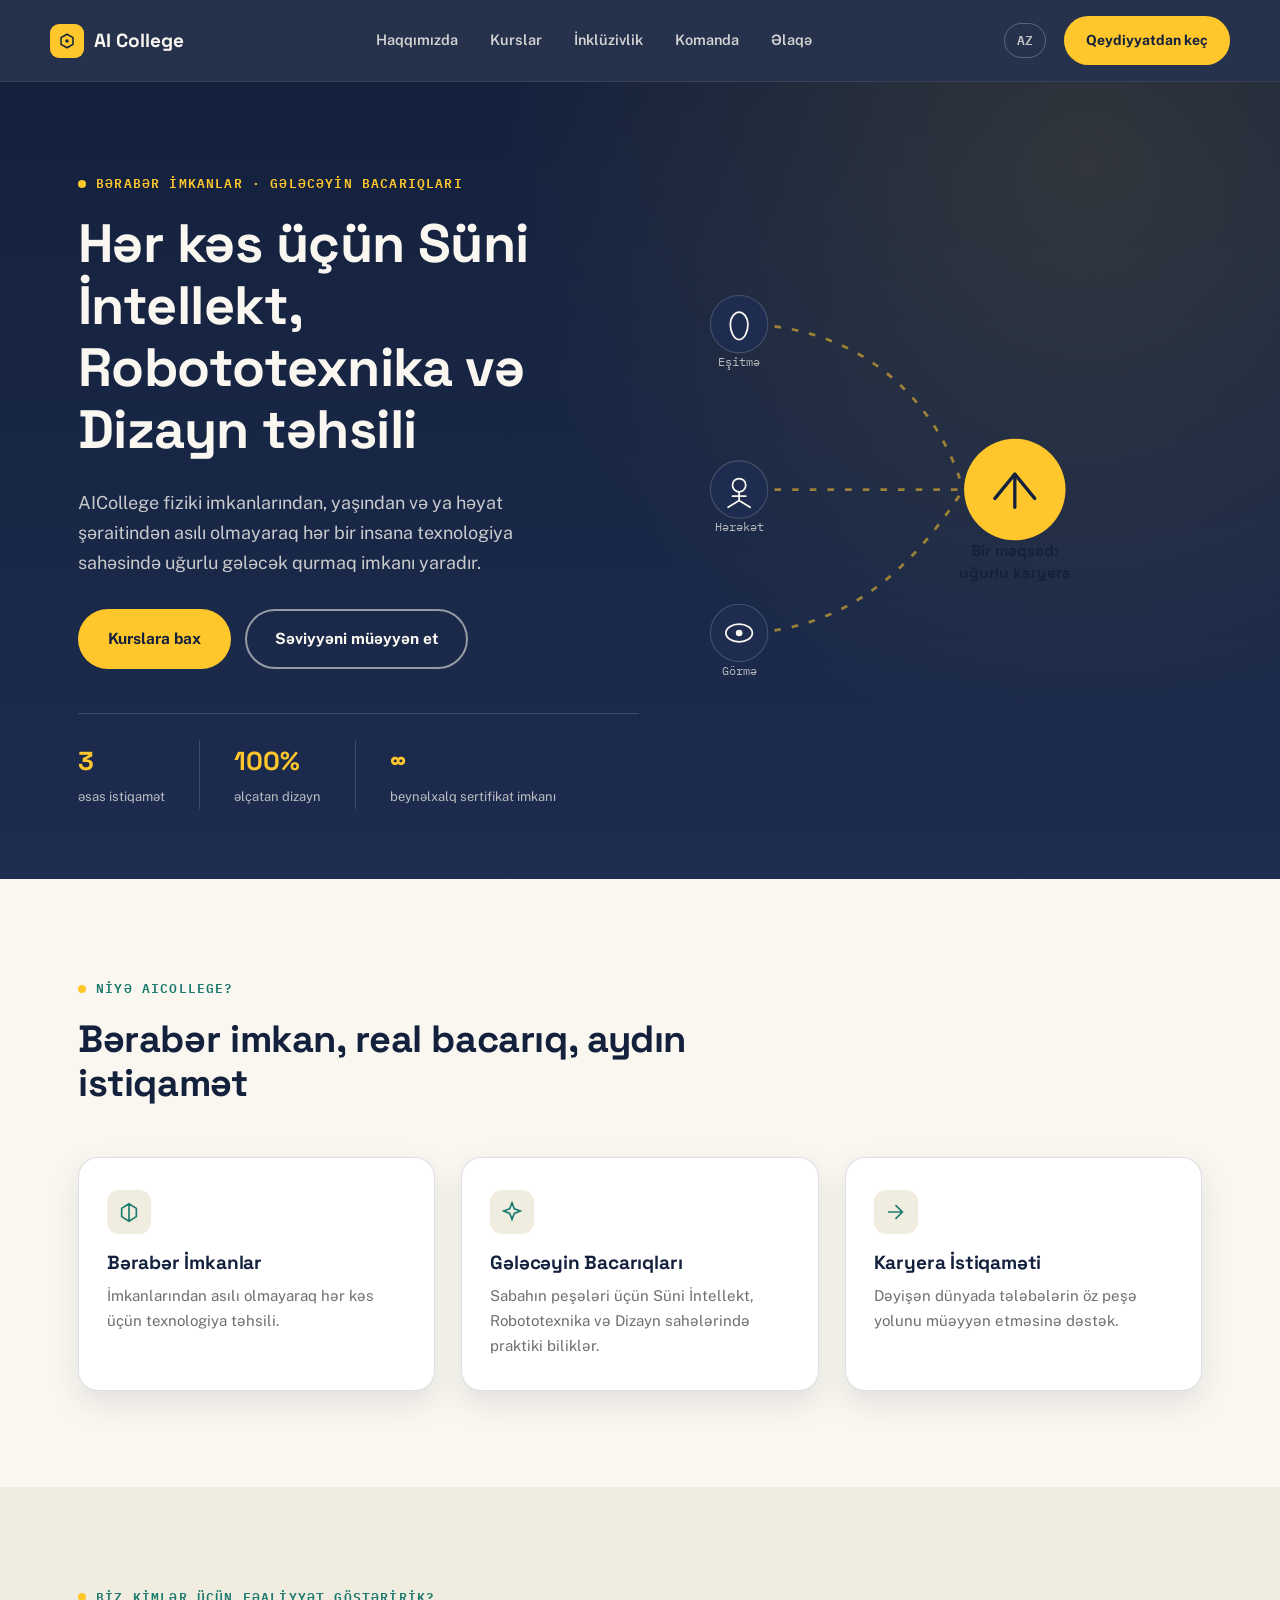
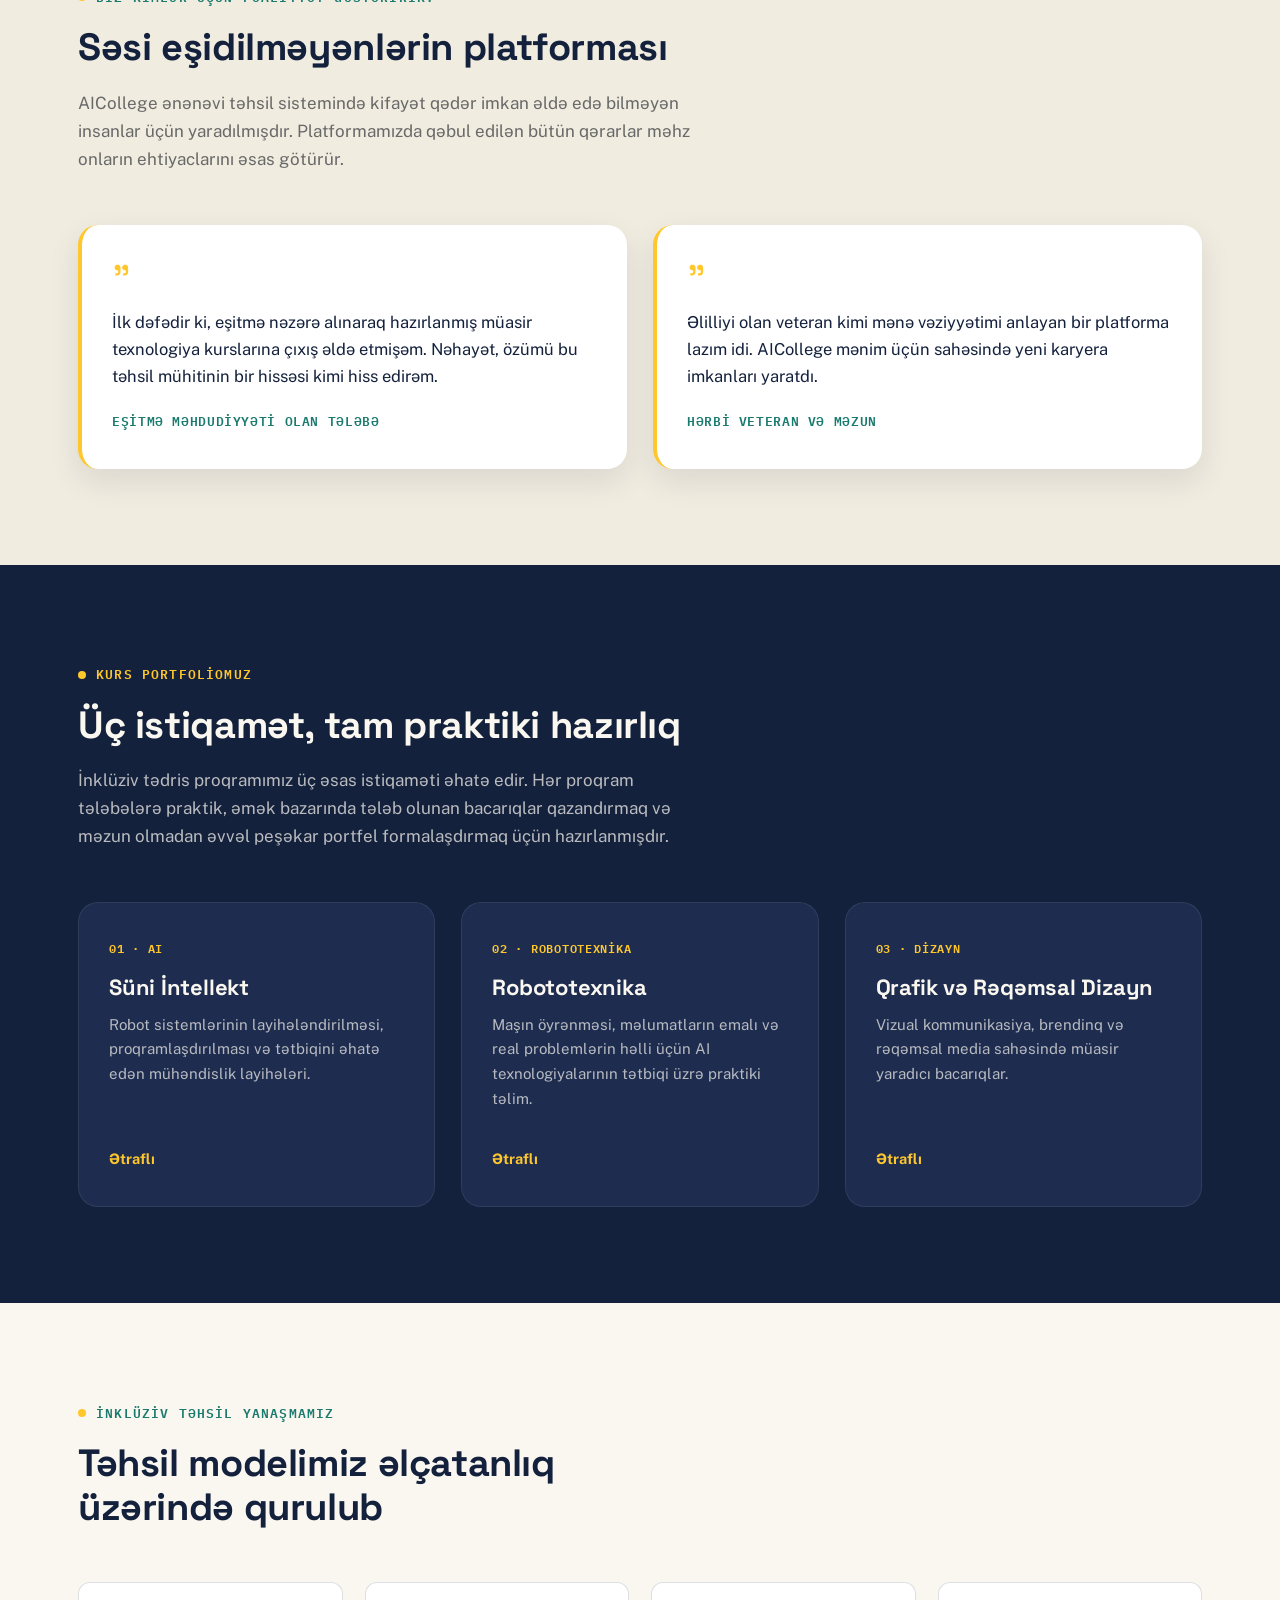
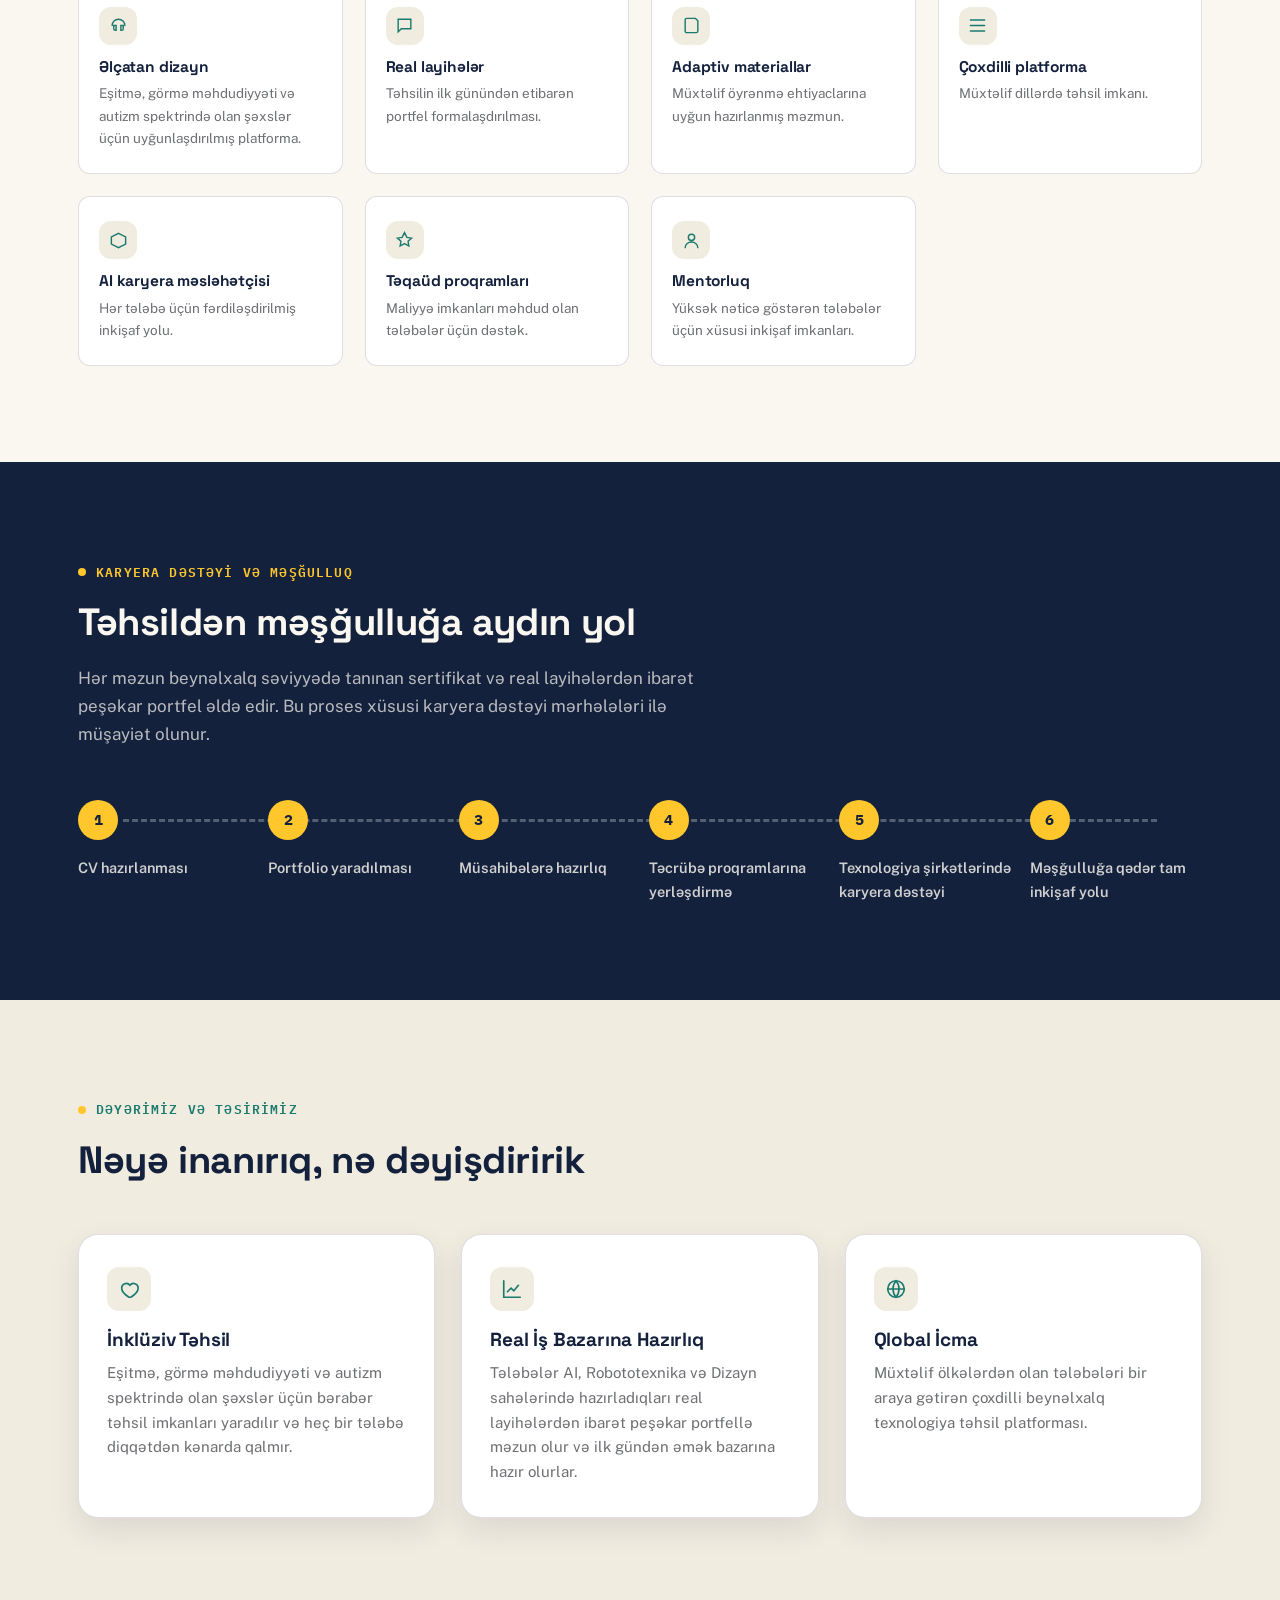
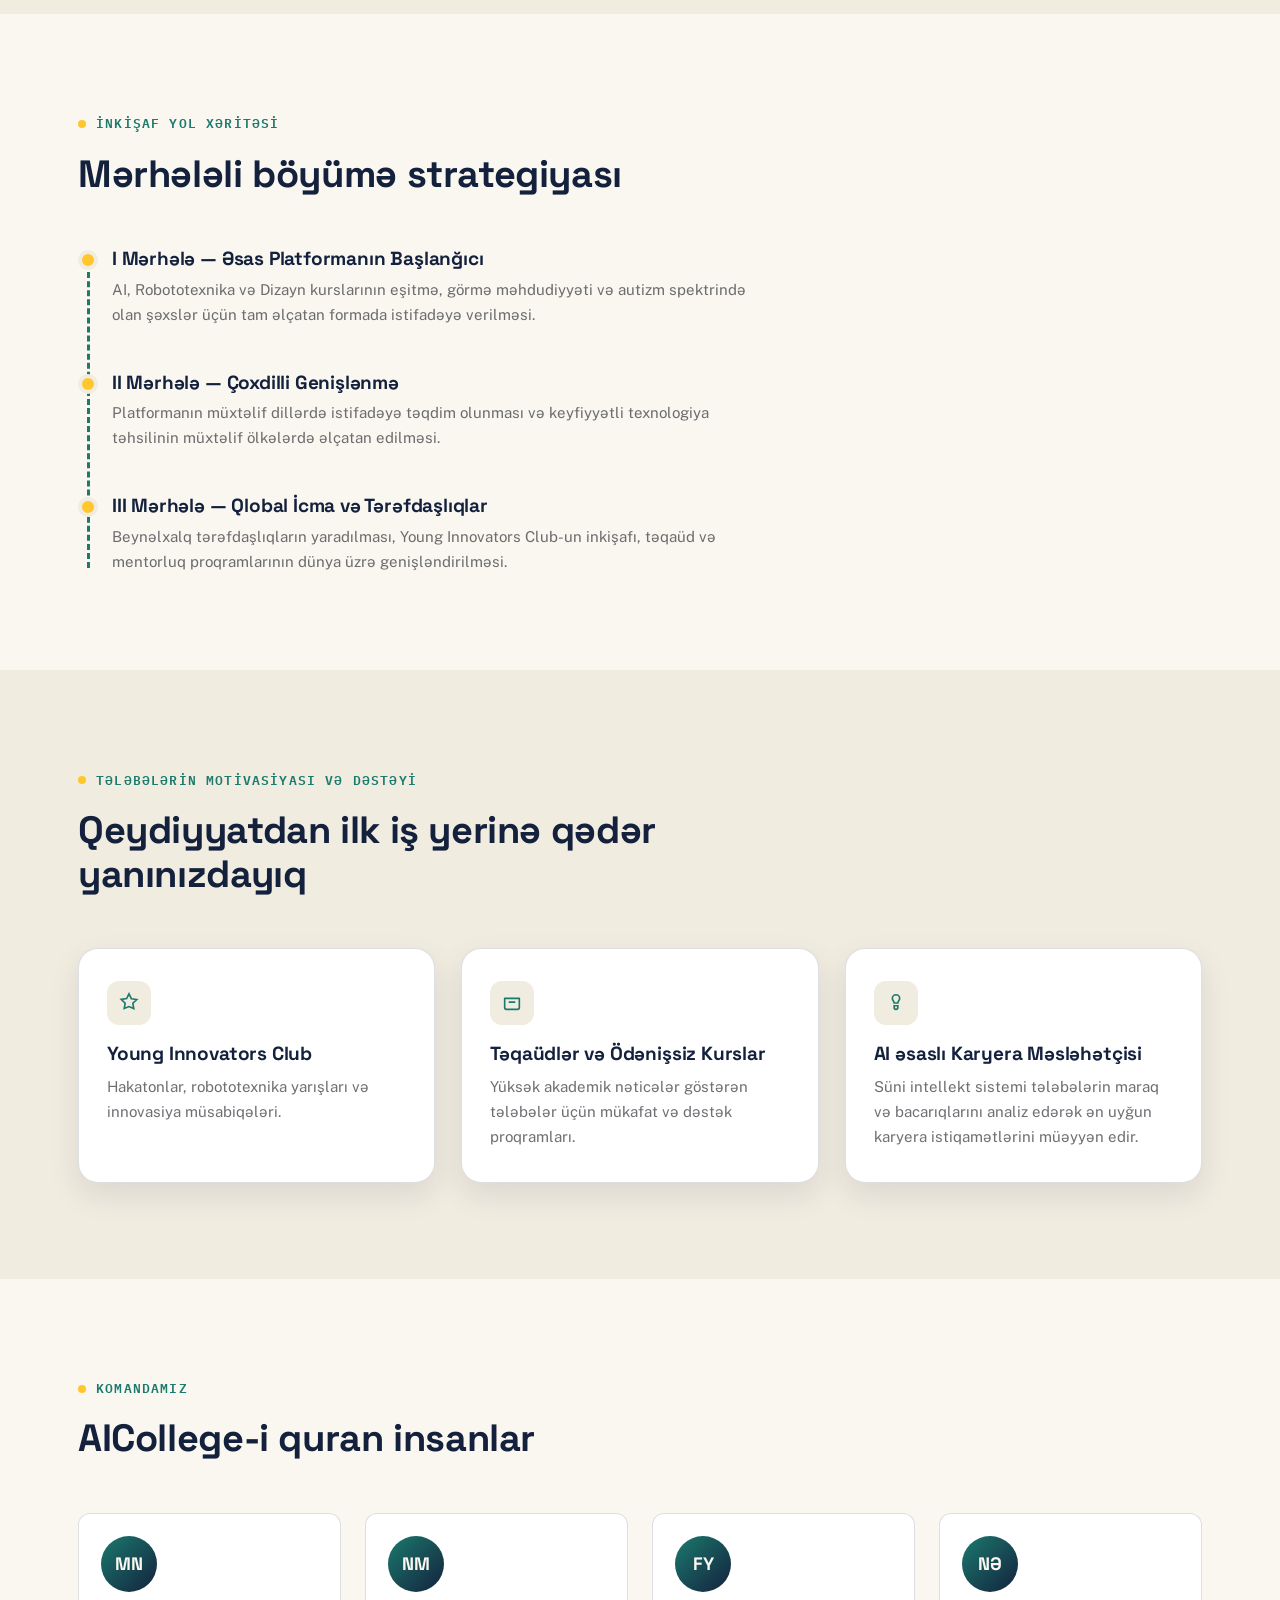
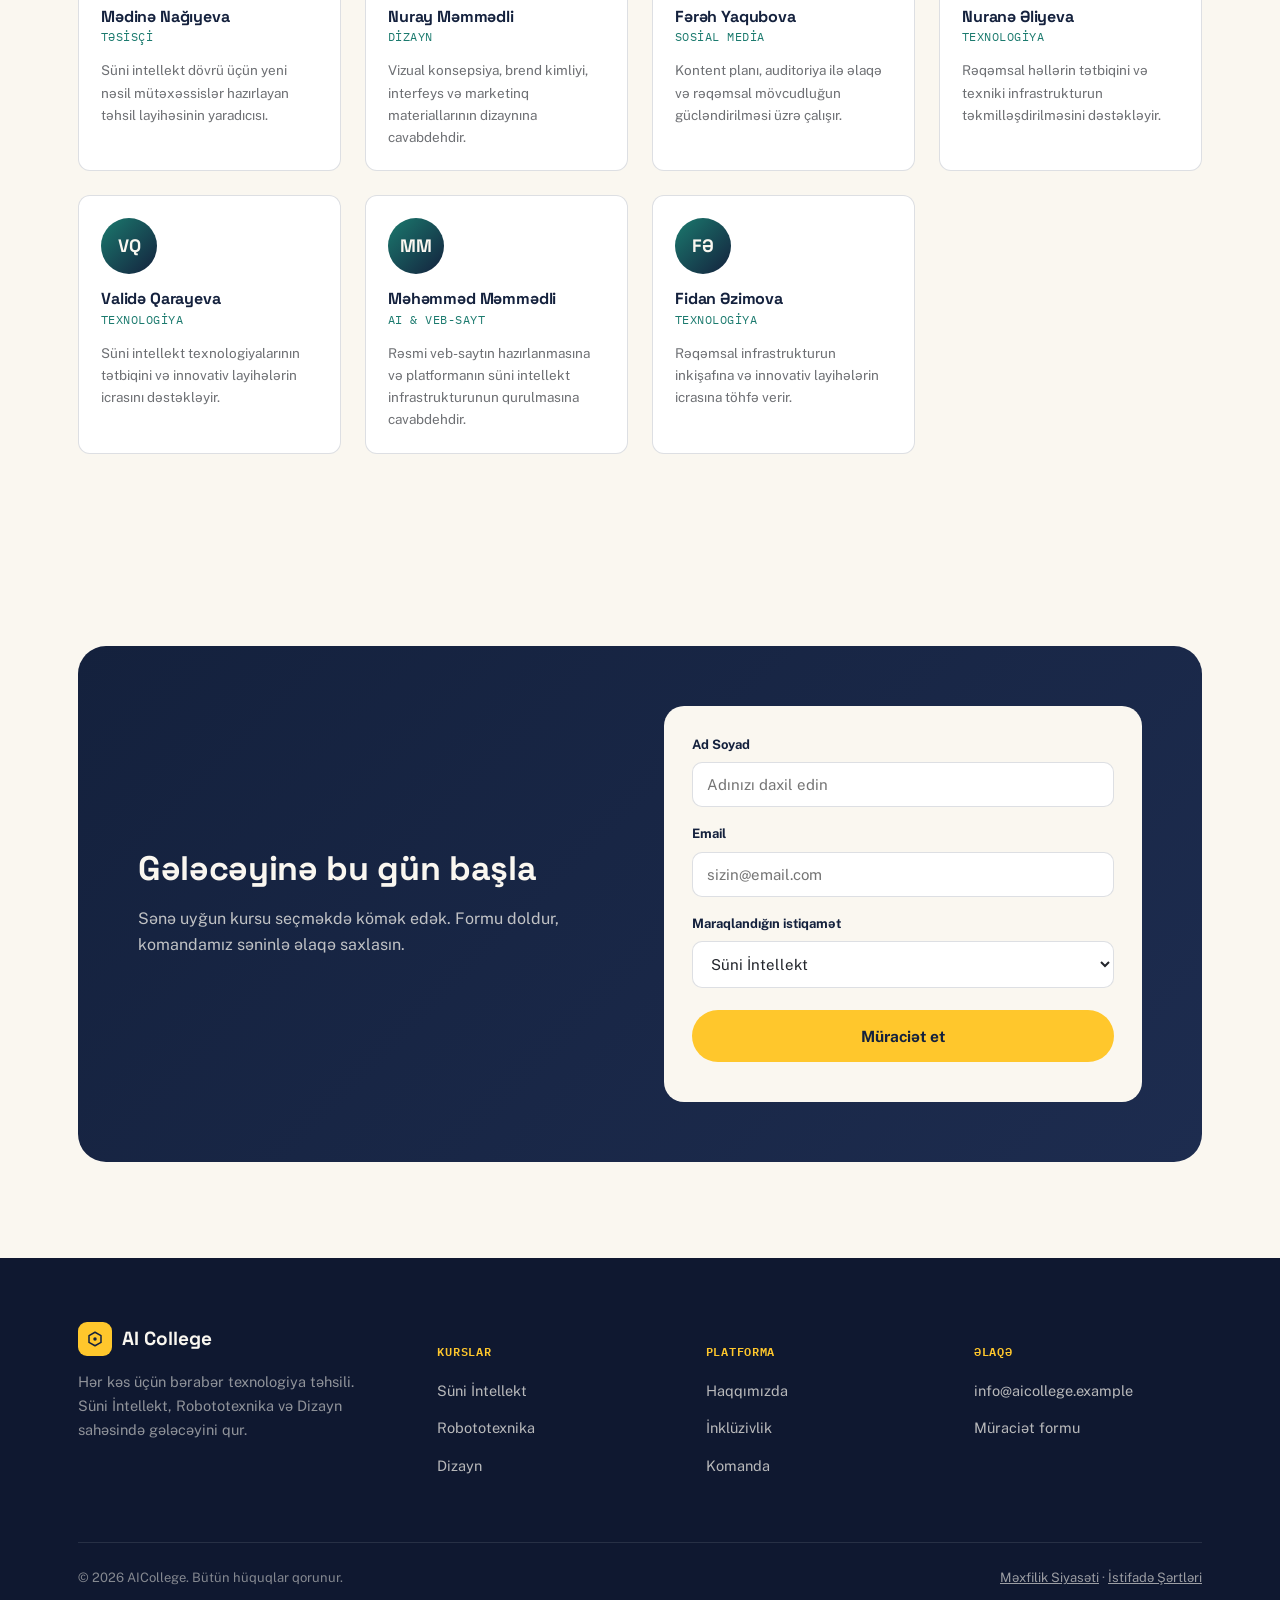
==== index.html @ 37a47e98 "merge conflict" ====
<!DOCTYPE html>
<html lang="az">
<head>
  <meta charset="UTF-8">
  <meta name="viewport" content="width=device-width, initial-scale=1.0">
  <title>AICollege — Hər kəs üçün texnologiya təhsili</title>
  <meta name="description" content="AICollege — Süni İntellekt, Robototexnika və Dizayn sahəsində inklüziv, əlçatan onlayn təhsil platforması.">
  <meta name="keywords" content="AICollege, aicollege, süni intellekt, robototexnika, dizayn, texnologiya təhsili, onlayn təhsil">
  <link rel="preconnect" href="https://fonts.googleapis.com">
  <link rel="preconnect" href="https://fonts.gstatic.com" crossorigin>
  <link href="https://fonts.googleapis.com/css2?family=Space+Grotesk:wght@500;600;700&family=Public+Sans:wght@400;500;600;700&family=IBM+Plex+Mono:wght@500;600&display=swap" rel="stylesheet">
  <link rel="stylesheet" href="style.css">
<meta charset="UTF-8">
<meta name="viewport" content="width=device-width, initial-scale=1.0">
<title>AICollege — Hər kəs üçün texnologiya təhsili</title>
<meta name="description" content="AICollege — Süni İntellekt, Robototexnika və Dizayn sahəsində inklüziv, əlçatan onlayn təhsil platforması.">
<link rel="preconnect" href="https://fonts.googleapis.com">
<link rel="preconnect" href="https://fonts.gstatic.com" crossorigin>
<link href="https://fonts.googleapis.com/css2?family=Space+Grotesk:wght@500;600;700&family=Public+Sans:wght@400;500;600;700&family=IBM+Plex+Mono:wght@500;600&display=swap" rel="stylesheet">
<link rel="stylesheet" href="style.css">
</head>
<body>

<a class="skip-link" href="#main">Əsas məzmuna keç</a>

<header>
  <div class="wrap nav">
    <a href="#" class="logo">
      <span class="logo-mark">
        <svg viewBox="0 0 24 24" fill="none"><path d="M12 3L20 7.5V16.5L12 21L4 16.5V7.5L12 3Z" stroke="#14213D" stroke-width="2" stroke-linejoin="round"/><circle cx="12" cy="12" r="2.3" fill="#14213D"/></svg>
      </span>
      AI College
    </a>
    <nav>
      <ul class="nav-links" id="navLinks">
        <li><a href="#haqqimizda">Haqqımızda</a></li>
        <li><a href="#kurslar">Kurslar</a></li>
        <li><a href="#inkluzivlik">İnklüzivlik</a></li>
        <li><a href="#komanda">Komanda</a></li>
        <li><a href="#elaqe">Əlaqə</a></li>
      </ul>
    </nav>
    <div class="nav-right">
      <span class="lang-pill">AZ</span>
      <a href="#elaqe" class="btn btn-primary" style="padding:11px 20px; font-size:14px;">Qeydiyyatdan keç</a>
      <button class="nav-toggle" id="navToggle" aria-label="Menyunu aç" aria-expanded="false" aria-controls="navLinks">
        <svg viewBox="0 0 24 24" fill="none"><path d="M3 6h18M3 12h18M3 18h18" stroke-width="2" stroke-linecap="round"/></svg>
      </button>
    </div>
  </div>
</header>

<main id="main">

  <!-- HERO -->
  <section class="hero">
    <div class="wrap hero-grid">
      <div>
        <span class="eyebrow on-dark">Bərabər imkanlar · Gələcəyin bacarıqları</span>
        <h1>Hər kəs üçün Süni İntellekt, Robototexnika və Dizayn təhsili</h1>
        <p class="lede">AICollege fiziki imkanlarından, yaşından və ya həyat şəraitindən asılı olmayaraq hər bir insana texnologiya sahəsində uğurlu gələcək qurmaq imkanı yaradır.</p>
        <div class="hero-ctas">
          <a href="#kurslar" class="btn btn-primary">Kurslara bax</a>
          <a href="#elaqe" class="btn btn-outline on-dark">Səviyyəni müəyyən et</a>
        </div>
        <div class="stat-row">
          <div class="stat"><span class="stat-num">3</span><span class="stat-label">əsas istiqamət</span></div>
          <div class="stat"><span class="stat-num">100%</span><span class="stat-label">əlçatan dizayn</span></div>
          <div class="stat"><span class="stat-num">∞</span><span class="stat-label">beynəlxalq sertifikat imkanı</span></div>
        </div>
      </div>

      <div class="route-wrap" aria-hidden="true">
        <svg class="route-svg" viewBox="0 0 460 420" fill="none">
          <!-- dashed converging paths -->
          <path class="route-dash" d="M40 60 C 160 60, 220 140, 240 200" stroke="rgba(255,199,44,0.55)" stroke-width="2.5"/>
          <path class="route-dash" d="M40 210 C 150 210, 210 210, 240 210" stroke="rgba(255,199,44,0.55)" stroke-width="2.5"/>
          <path class="route-dash" d="M40 340 C 150 340, 210 260, 240 215" stroke="rgba(255,199,44,0.55)" stroke-width="2.5"/>

          <!-- start nodes -->
          <g>
            <circle cx="40" cy="60" r="26" fill="#1D2C4F" stroke="rgba(255,255,255,0.18)"/>
            <path d="M32 60c0-6 4-11 8-11s8 5 8 11-3 14-8 14-8-8-8-14z" stroke="#FAF7F0" stroke-width="1.6" fill="none"/>
            <text x="40" y="98" text-anchor="middle" class="route-node-label">Eşitmə</text>
          </g>
          <g>
            <circle cx="40" cy="210" r="26" fill="#1D2C4F" stroke="rgba(255,255,255,0.18)"/>
            <circle cx="40" cy="206" r="6" stroke="#FAF7F0" stroke-width="1.6" fill="none"/>
            <path d="M40 212v8M34 216h12M30 226l10-6 10 6" stroke="#FAF7F0" stroke-width="1.6" fill="none" stroke-linecap="round"/>
            <text x="40" y="248" text-anchor="middle" class="route-node-label">Hərəkət</text>
          </g>
          <g>
            <circle cx="40" cy="340" r="26" fill="#1D2C4F" stroke="rgba(255,255,255,0.18)"/>
            <path d="M28 340a12 8 0 0 1 24 0a12 8 0 0 1 -24 0z" stroke="#FAF7F0" stroke-width="1.6" fill="none"/>
            <circle cx="40" cy="340" r="3" fill="#FAF7F0"/>
            <text x="40" y="378" text-anchor="middle" class="route-node-label">Görmə</text>
          </g>

          <!-- destination -->
          <circle cx="290" cy="210" r="46" fill="#FFC72C"/>
          <path d="M272 218 L290 196 L308 218" stroke="#14213D" stroke-width="3" fill="none" stroke-linecap="round" stroke-linejoin="round"/>
          <path d="M290 196 L290 226" stroke="#14213D" stroke-width="3" stroke-linecap="round"/>
          <text x="290" y="270" text-anchor="middle" class="route-end-label" fill="#FAF7F0">Bir məqsəd:</text>
          <text x="290" y="290" text-anchor="middle" class="route-end-label" fill="#FFC72C">uğurlu karyera</text>
        </svg>
      </div>
    </div>
  </section>

  <!-- WHY -->
  <section id="haqqimizda">
    <div class="wrap">
      <div class="section-head reveal">
        <span class="eyebrow">Niyə AICollege?</span>
        <h2>Bərabər imkan, real bacarıq, aydın istiqamət</h2>
      </div>
      <div class="grid-3">
        <div class="card reveal">
          <div class="pill-node"><svg viewBox="0 0 24 24" fill="none" stroke-width="1.8" stroke-linecap="round"><path d="M12 3v18M4 8l8-5 8 5M4 8v9l8 5 8-5V8"/></svg></div>
          <h3>Bərabər İmkanlar</h3>
          <p>İmkanlarından asılı olmayaraq hər kəs üçün texnologiya təhsili.</p>
        </div>
        <div class="card reveal">
          <div class="pill-node"><svg viewBox="0 0 24 24" fill="none" stroke-width="1.8" stroke-linecap="round"><path d="M12 2l2.5 6.5L21 11l-6.5 2.5L12 20l-2.5-6.5L3 11l6.5-2.5L12 2z"/></svg></div>
          <h3>Gələcəyin Bacarıqları</h3>
          <p>Sabahın peşələri üçün Süni İntellekt, Robototexnika və Dizayn sahələrində praktiki biliklər.</p>
        </div>
        <div class="card reveal">
          <div class="pill-node"><svg viewBox="0 0 24 24" fill="none" stroke-width="1.8" stroke-linecap="round"><path d="M4 12h13M12 5l7 7-7 7"/></svg></div>
          <h3>Karyera İstiqaməti</h3>
          <p>Dəyişən dünyada tələbələrin öz peşə yolunu müəyyən etməsinə dəstək.</p>
        </div>
      </div>
    </div>
  </section>

  <!-- FOR WHOM -->
  <section class="section-alt">
    <div class="wrap">
      <div class="section-head reveal">
        <span class="eyebrow">Biz kimlər üçün fəaliyyət göstəririk?</span>
        <h2>Səsi eşidilməyənlərin platforması</h2>
        <p class="lede">AICollege ənənəvi təhsil sistemində kifayət qədər imkan əldə edə bilməyən insanlar üçün yaradılmışdır. Platformamızda qəbul edilən bütün qərarlar məhz onların ehtiyaclarını əsas götürür.</p>
      </div>
      <div class="grid-2">
        <div class="quote-card reveal">
          <span class="quote-mark">"</span>
          <p class="quote-text">İlk dəfədir ki, eşitmə nəzərə alınaraq hazırlanmış müasir texnologiya kurslarına çıxış əldə etmişəm. Nəhayət, özümü bu təhsil mühitinin bir hissəsi kimi hiss edirəm.</p>
          <span class="quote-role">Eşitmə məhdudiyyəti olan tələbə</span>
        </div>
        <div class="quote-card reveal">
          <span class="quote-mark">"</span>
          <p class="quote-text">Əlilliyi olan veteran kimi mənə vəziyyətimi anlayan bir platforma lazım idi. AICollege mənim üçün sahəsində yeni karyera imkanları yaratdı.</p>
          <span class="quote-role">Hərbi veteran və məzun</span>
        </div>
      </div>
    </div>
  </section>

  <!-- COURSES -->
  <section id="kurslar" class="section-dark">
    <div class="wrap">
      <div class="section-head reveal">
        <span class="eyebrow on-dark">Kurs Portfoliomuz</span>
        <h2>Üç istiqamət, tam praktiki hazırlıq</h2>
        <p class="lede">İnklüziv tədris proqramımız üç əsas istiqaməti əhatə edir. Hər proqram tələbələrə praktik, əmək bazarında tələb olunan bacarıqlar qazandırmaq və məzun olmadan əvvəl peşəkar portfel formalaşdırmaq üçün hazırlanmışdır.</p>
      </div>
      <div class="grid-3">
        <div class="course-card reveal">
          <span class="course-tag">01 · AI</span>
          <h3>Süni İntellekt</h3>
          <p>Robot sistemlərinin layihələndirilməsi, proqramlaşdırılması və tətbiqini əhatə edən mühəndislik layihələri.</p>
          <a href="#elaqe" class="course-link">Ətraflı <svg viewBox="0 0 24 24" fill="none" stroke-width="2" stroke-linecap="round"><path d="M5 12h14M13 6l6 6-6 6"/></svg></a>
        </div>
        <div class="course-card reveal">
          <span class="course-tag">02 · Robototexnika</span>
          <h3>Robototexnika</h3>
          <p>Maşın öyrənməsi, məlumatların emalı və real problemlərin həlli üçün AI texnologiyalarının tətbiqi üzrə praktiki təlim.</p>
          <a href="#elaqe" class="course-link">Ətraflı <svg viewBox="0 0 24 24" fill="none" stroke-width="2" stroke-linecap="round"><path d="M5 12h14M13 6l6 6-6 6"/></svg></a>
        </div>
        <div class="course-card reveal">
          <span class="course-tag">03 · Dizayn</span>
          <h3>Qrafik və Rəqəmsal Dizayn</h3>
          <p>Vizual kommunikasiya, brendinq və rəqəmsal media sahəsində müasir yaradıcı bacarıqlar.</p>
          <a href="#elaqe" class="course-link">Ətraflı <svg viewBox="0 0 24 24" fill="none" stroke-width="2" stroke-linecap="round"><path d="M5 12h14M13 6l6 6-6 6"/></svg></a>
        </div>
      </div>
    </div>
  </section>

  <!-- INCLUSIVE APPROACH -->
  <section id="inkluzivlik">
    <div class="wrap">
      <div class="section-head reveal">
        <span class="eyebrow">İnklüziv Təhsil Yanaşmamız</span>
        <h2>Təhsil modelimiz əlçatanlıq üzərində qurulub</h2>
      </div>
      <div class="grid-7">
        <div class="feat reveal">
          <div class="pill-node"><svg viewBox="0 0 24 24" fill="none" stroke-width="1.8" stroke-linecap="round"><path d="M4 12a8 8 0 0116 0M6 12v4a2 2 0 002 2h1v-6H6zm12 0v4a2 2 0 01-2 2h-1v-6h3z"/></svg></div>
          <h4>Əlçatan dizayn</h4>
          <p>Eşitmə, görmə məhdudiyyəti və autizm spektrində olan şəxslər üçün uyğunlaşdırılmış platforma.</p>
        </div>
        <div class="feat reveal">
          <div class="pill-node"><svg viewBox="0 0 24 24" fill="none" stroke-width="1.8" stroke-linecap="round"><path d="M4 4h16v12H8l-4 4V4z"/></svg></div>
          <h4>Real layihələr</h4>
          <p>Təhsilin ilk günündən etibarən portfel formalaşdırılması.</p>
        </div>
        <div class="feat reveal">
          <div class="pill-node"><svg viewBox="0 0 24 24" fill="none" stroke-width="1.8" stroke-linecap="round"><path d="M4 19V5a2 2 0 012-2h11l3 3v13a2 2 0 01-2 2H6a2 2 0 01-2-2z"/></svg></div>
          <h4>Adaptiv materiallar</h4>
          <p>Müxtəlif öyrənmə ehtiyaclarına uyğun hazırlanmış məzmun.</p>
        </div>
        <div class="feat reveal">
          <div class="pill-node"><svg viewBox="0 0 24 24" fill="none" stroke-width="1.8" stroke-linecap="round"><path d="M3 5h18M3 12h18M3 19h18"/></svg></div>
          <h4>Çoxdilli platforma</h4>
          <p>Müxtəlif dillərdə təhsil imkanı.</p>
        </div>
        <div class="feat reveal">
          <div class="pill-node"><svg viewBox="0 0 24 24" fill="none" stroke-width="1.8" stroke-linecap="round"><path d="M12 3l9 4.5v9L12 21l-9-4.5v-9L12 3z"/></svg></div>
          <h4>AI karyera məsləhətçisi</h4>
          <p>Hər tələbə üçün fərdiləşdirilmiş inkişaf yolu.</p>
        </div>
        <div class="feat reveal">
          <div class="pill-node"><svg viewBox="0 0 24 24" fill="none" stroke-width="1.8" stroke-linecap="round"><path d="M12 2l3 6 6 1-4.5 4 1 6L12 16l-5.5 3 1-6L3 9l6-1 3-6z"/></svg></div>
          <h4>Təqaüd proqramları</h4>
          <p>Maliyyə imkanları məhdud olan tələbələr üçün dəstək.</p>
        </div>
        <div class="feat reveal">
          <div class="pill-node"><svg viewBox="0 0 24 24" fill="none" stroke-width="1.8" stroke-linecap="round"><path d="M12 12a4 4 0 100-8 4 4 0 000 8zM4 21c0-4 3.5-7 8-7s8 3 8 7"/></svg></div>
          <h4>Mentorluq</h4>
          <p>Yüksək nəticə göstərən tələbələr üçün xüsusi inkişaf imkanları.</p>
        </div>
      </div>
    </div>
  </section>

  <!-- CAREER SUPPORT -->
  <section class="section-dark">
    <div class="wrap">
      <div class="section-head reveal">
        <span class="eyebrow on-dark">Karyera Dəstəyi və Məşğulluq</span>
        <h2>Təhsildən məşğulluğa aydın yol</h2>
        <p class="lede">Hər məzun beynəlxalq səviyyədə tanınan sertifikat və real layihələrdən ibarət peşəkar portfel əldə edir. Bu proses xüsusi karyera dəstəyi mərhələləri ilə müşayiət olunur.</p>
      </div>
      <div class="path-track reveal">
        <div class="path-step"><div class="path-num">1</div><p>CV hazırlanması</p></div>
        <div class="path-step"><div class="path-num">2</div><p>Portfolio yaradılması</p></div>
        <div class="path-step"><div class="path-num">3</div><p>Müsahibələrə hazırlıq</p></div>
        <div class="path-step"><div class="path-num">4</div><p>Təcrübə proqramlarına yerləşdirmə</p></div>
        <div class="path-step"><div class="path-num">5</div><p>Texnologiya şirkətlərində karyera dəstəyi</p></div>
        <div class="path-step"><div class="path-num">6</div><p>Məşğulluğa qədər tam inkişaf yolu</p></div>
      </div>
    </div>
  </section>

  <!-- VALUES / IMPACT -->
  <section class="section-alt">
    <div class="wrap">
      <div class="section-head reveal">
        <span class="eyebrow">Dəyərimiz və Təsirimiz</span>
        <h2>Nəyə inanırıq, nə dəyişdiririk</h2>
      </div>
      <div class="grid-3">
        <div class="card reveal">
          <div class="pill-node"><svg viewBox="0 0 24 24" fill="none" stroke-width="1.8" stroke-linecap="round"><path d="M12 21c-5-3-8-6-8-10a5 5 0 019-3 5 5 0 019 3c0 4-3 7-8 10z"/></svg></div>
          <h3>İnklüziv Təhsil</h3>
          <p>Eşitmə, görmə məhdudiyyəti və autizm spektrində olan şəxslər üçün bərabər təhsil imkanları yaradılır və heç bir tələbə diqqətdən kənarda qalmır.</p>
        </div>
        <div class="card reveal">
          <div class="pill-node"><svg viewBox="0 0 24 24" fill="none" stroke-width="1.8" stroke-linecap="round"><path d="M3 3v18h18M7 15l4-4 3 3 5-6"/></svg></div>
          <h3>Real İş Bazarına Hazırlıq</h3>
          <p>Tələbələr AI, Robototexnika və Dizayn sahələrində hazırladıqları real layihələrdən ibarət peşəkar portfellə məzun olur və ilk gündən əmək bazarına hazır olurlar.</p>
        </div>
        <div class="card reveal">
          <div class="pill-node"><svg viewBox="0 0 24 24" fill="none" stroke-width="1.8" stroke-linecap="round"><circle cx="12" cy="12" r="9"/><path d="M3 12h18M12 3a14 14 0 010 18 14 14 0 010-18z"/></svg></div>
          <h3>Qlobal İcma</h3>
          <p>Müxtəlif ölkələrdən olan tələbələri bir araya gətirən çoxdilli beynəlxalq texnologiya təhsil platforması.</p>
        </div>
      </div>
    </div>
  </section>

  <!-- ROADMAP -->
  <section>
    <div class="wrap">
      <div class="section-head reveal">
        <span class="eyebrow">İnkişaf Yol Xəritəsi</span>
        <h2>Mərhələli böyümə strategiyası</h2>
      </div>
      <div class="roadmap reveal">
        <div class="road-phase">
          <div class="road-dot"></div>
          <h3>I Mərhələ — Əsas Platformanın Başlanğıcı</h3>
          <p class="lede">AI, Robototexnika və Dizayn kurslarının eşitmə, görmə məhdudiyyəti və autizm spektrində olan şəxslər üçün tam əlçatan formada istifadəyə verilməsi.</p>
        </div>
        <div class="road-phase">
          <div class="road-dot"></div>
          <h3>II Mərhələ — Çoxdilli Genişlənmə</h3>
          <p class="lede">Platformanın müxtəlif dillərdə istifadəyə təqdim olunması və keyfiyyətli texnologiya təhsilinin müxtəlif ölkələrdə əlçatan edilməsi.</p>
        </div>
        <div class="road-phase">
          <div class="road-dot"></div>
          <h3>III Mərhələ — Qlobal İcma və Tərəfdaşlıqlar</h3>
          <p class="lede">Beynəlxalq tərəfdaşlıqların yaradılması, Young Innovators Club-un inkişafı, təqaüd və mentorluq proqramlarının dünya üzrə genişləndirilməsi.</p>
        </div>
      </div>
    </div>
  </section>

  <!-- MOTIVATION -->
  <section class="section-alt">
    <div class="wrap">
      <div class="section-head reveal">
        <span class="eyebrow">Tələbələrin Motivasiyası və Dəstəyi</span>
        <h2>Qeydiyyatdan ilk iş yerinə qədər yanınızdayıq</h2>
      </div>
      <div class="grid-3">
        <div class="card reveal">
          <div class="pill-node"><svg viewBox="0 0 24 24" fill="none" stroke-width="1.8" stroke-linecap="round"><path d="M12 2l2.6 5.3 5.9.9-4.3 4.1 1 5.8L12 15.9 6.8 18l1-5.8L3.5 8.1l5.9-.9L12 2z"/></svg></div>
          <h3>Young Innovators Club</h3>
          <p>Hakatonlar, robototexnika yarışları və innovasiya müsabiqələri.</p>
        </div>
        <div class="card reveal">
          <div class="pill-node"><svg viewBox="0 0 24 24" fill="none" stroke-width="1.8" stroke-linecap="round"><path d="M4 7h16M4 7v10a2 2 0 002 2h12a2 2 0 002-2V7M9 11h6"/></svg></div>
          <h3>Təqaüdlər və Ödənişsiz Kurslar</h3>
          <p>Yüksək akademik nəticələr göstərən tələbələr üçün mükafat və dəstək proqramları.</p>
        </div>
        <div class="card reveal">
          <div class="pill-node"><svg viewBox="0 0 24 24" fill="none" stroke-width="1.8" stroke-linecap="round"><path d="M12 3a4 4 0 014 4c0 2-2 3-2 5h-4c0-2-2-3-2-5a4 4 0 014-4zM10 15h4v2a2 2 0 01-2 2 2 2 0 01-2-2v-2z"/></svg></div>
          <h3>AI əsaslı Karyera Məsləhətçisi</h3>
          <p>Süni intellekt sistemi tələbələrin maraq və bacarıqlarını analiz edərək ən uyğun karyera istiqamətlərini müəyyən edir.</p>
        </div>
      </div>
    </div>
  </section>

  <!-- TEAM -->
  <section id="komanda">
    <div class="wrap">
      <div class="section-head reveal">
        <span class="eyebrow">Komandamız</span>
        <h2>AICollege-i quran insanlar</h2>
      </div>
      <div class="grid-team">
        <div class="team-card reveal">
          <div class="avatar">MN</div>
          <h4>Mədinə Nağıyeva</h4>
          <span class="team-role">Təsisçi</span>
          <p>Süni intellekt dövrü üçün yeni nəsil mütəxəssislər hazırlayan təhsil layihəsinin yaradıcısı.</p>
        </div>
        <div class="team-card reveal">
          <div class="avatar">NM</div>
          <h4>Nuray Məmmədli</h4>
          <span class="team-role">Dizayn</span>
          <p>Vizual konsepsiya, brend kimliyi, interfeys və marketinq materiallarının dizaynına cavabdehdir.</p>
        </div>
        <div class="team-card reveal">
          <div class="avatar">FY</div>
          <h4>Fərəh Yaqubova</h4>
          <span class="team-role">Sosial Media</span>
          <p>Kontent planı, auditoriya ilə əlaqə və rəqəmsal mövcudluğun gücləndirilməsi üzrə çalışır.</p>
        </div>
        <div class="team-card reveal">
          <div class="avatar">NƏ</div>
          <h4>Nuranə Əliyeva</h4>
          <span class="team-role">Texnologiya</span>
          <p>Rəqəmsal həllərin tətbiqini və texniki infrastrukturun təkmilləşdirilməsini dəstəkləyir.</p>
        </div>
        <div class="team-card reveal">
          <div class="avatar">VQ</div>
          <h4>Validə Qarayeva</h4>
          <span class="team-role">Texnologiya</span>
          <p>Süni intellekt texnologiyalarının tətbiqini və innovativ layihələrin icrasını dəstəkləyir.</p>
        </div>
        <div class="team-card reveal">
          <div class="avatar">MM</div>
          <h4>Məhəmməd Məmmədli</h4>
          <span class="team-role">AI & Veb-sayt</span>
          <p>Rəsmi veb-saytın hazırlanmasına və platformanın süni intellekt infrastrukturunun qurulmasına cavabdehdir.</p>
        </div>
        <div class="team-card reveal">
          <div class="avatar">FƏ</div>
          <h4>Fidan Əzimova</h4>
          <span class="team-role">Texnologiya</span>
          <p>Rəqəmsal infrastrukturun inkişafına və innovativ layihələrin icrasına töhfə verir.</p>
        </div>
      </div>
    </div>
  </section>

  <!-- FINAL CTA -->
  <section id="elaqe">
    <div class="wrap">
      <div class="cta-band reveal">
        <div>
          <h2>Gələcəyinə bu gün başla</h2>
          <p class="lede">Sənə uyğun kursu seçməkdə kömək edək. Formu doldur, komandamız səninlə əlaqə saxlasın.</p>
        </div>
        <form class="form-card" id="applyForm" action="https://formspree.io/f/xqevgzll" method="POST">
          <div class="field">
            <label for="f-name">Ad Soyad</label>
            <input id="f-name" name="name" type="text" placeholder="Adınızı daxil edin" required>
          </div>
          <div class="field">
            <label for="f-email">Email</label>
            <input id="f-email" name="email" type="email" placeholder="sizin@email.com" required>
          </div>
          <div class="field">
            <label for="f-track">Maraqlandığın istiqamət</label>
            <select id="f-track" name="track">
              <option>Süni İntellekt</option>
              <option>Robototexnika</option>
              <option>Dizayn</option>
            </select>
          </div>
          <button type="submit" class="btn btn-primary">Müraciət et</button>
          <p id="formStatus" role="status" style="font-size:13.5px; margin:12px 0 0; text-align:center; color:var(--teal);"></p>
        </form>
      </div>
    </div>
  </section>

</main>

<footer>
  <div class="wrap">
    <div class="foot-grid">
      <div class="foot-brand">
        <a href="#" class="logo" style="margin-bottom:14px;">
          <span class="logo-mark">
            <svg viewBox="0 0 24 24" fill="none"><path d="M12 3L20 7.5V16.5L12 21L4 16.5V7.5L12 3Z" stroke="#14213D" stroke-width="2" stroke-linejoin="round"/><circle cx="12" cy="12" r="2.3" fill="#14213D"/></svg>
          </span>
          AI College
        </a>
        <p>Hər kəs üçün bərabər texnologiya təhsili. Süni İntellekt, Robototexnika və Dizayn sahəsində gələcəyini qur.</p>
      </div>
      <div class="foot-col">
        <h5>Kurslar</h5>
        <ul>
          <li><a href="#kurslar">Süni İntellekt</a></li>
          <li><a href="#kurslar">Robototexnika</a></li>
          <li><a href="#kurslar">Dizayn</a></li>
        </ul>
      </div>
      <div class="foot-col">
        <h5>Platforma</h5>
        <ul>
          <li><a href="#haqqimizda">Haqqımızda</a></li>
          <li><a href="#inkluzivlik">İnklüzivlik</a></li>
          <li><a href="#komanda">Komanda</a></li>
        </ul>
      </div>
      <div class="foot-col">
        <h5>Əlaqə</h5>
        <ul>
          <li><a href="mailto:info@aicollege.example">info@aicollege.example</a></li>
          <li><a href="#elaqe">Müraciət formu</a></li>
        </ul>
      </div>
    </div>
    <div class="foot-bottom">
      <span>© 2026 AICollege. Bütün hüquqlar qorunur.</span>
      <span><a href="#">Məxfilik Siyasəti</a> · <a href="#">İstifadə Şərtləri</a></span>
    </div>
  </div>
</footer>

<script src="script.js" defer></script>

</body>
</html>
---- style.css ----
:root{
    --ink:#14213D;
    --ink-2:#1D2C4F;
    --signal:#FFC72C;
    --signal-dim:#E6B325;
    --paper:#FAF7F0;
    --paper-2:#F1ECE0;
    --teal:#1B7A6E;
    --charcoal:#22252B;
    --charcoal-60:rgba(34,37,43,0.66);
    --white:#FFFFFF;
    --line:rgba(20,33,61,0.14);
    --radius:20px;
    --radius-sm:12px;
    --shadow:0 12px 30px rgba(20,33,61,0.10);
    --maxw:1180px;
  }

  *{box-sizing:border-box;}
  html{scroll-behavior:smooth;}
  @media (prefers-reduced-motion: reduce){
    html{scroll-behavior:auto;}
    *{animation-duration:0.001ms !important; animation-iteration-count:1 !important; transition-duration:0.001ms !important;}
  }

  body{
    margin:0;
    background:var(--paper);
    color:var(--charcoal);
    font-family:'Public Sans', system-ui, sans-serif;
    font-size:16px;
    line-height:1.65;
    -webkit-font-smoothing:antialiased;
  }

  h1,h2,h3,h4{
    font-family:'Space Grotesk', system-ui, sans-serif;
    color:var(--ink);
    margin:0 0 0.5em 0;
    line-height:1.15;
    letter-spacing:-0.01em;
  }

  p{margin:0 0 1em 0;}
  a{color:inherit;}
  img{max-width:100%;display:block;}

  .wrap{max-width:var(--maxw); margin:0 auto; padding:0 28px;}

  .eyebrow{
    font-family:'IBM Plex Mono', monospace;
    font-size:13px;
    font-weight:600;
    letter-spacing:0.09em;
    text-transform:uppercase;
    color:var(--teal);
    display:inline-flex;
    align-items:center;
    gap:10px;
    margin-bottom:18px;
  }
  .eyebrow::before{
    content:"";
    width:8px;height:8px;border-radius:50%;
    background:var(--signal);
    display:inline-block;
  }
  .eyebrow.on-dark{color:var(--signal);}

  /* Visible focus states everywhere */
  a:focus-visible, button:focus-visible, input:focus-visible, select:focus-visible, textarea:focus-visible{
    outline:3px solid var(--teal);
    outline-offset:3px;
    border-radius:4px;
  }

  .btn{
    font-family:'Public Sans', sans-serif;
    font-weight:700;
    font-size:15.5px;
    padding:15px 28px;
    border-radius:999px;
    border:2px solid transparent;
    cursor:pointer;
    display:inline-flex;
    align-items:center;
    gap:8px;
    text-decoration:none;
    transition:transform .18s ease, box-shadow .18s ease, background .18s ease;
  }
  .btn-primary{
    background:var(--signal);
    color:var(--ink);
  }
  .btn-primary:hover{transform:translateY(-2px); box-shadow:0 10px 22px rgba(255,199,44,0.35);}
  .btn-outline{
    background:transparent;
    border-color:currentColor;
    color:var(--ink);
  }
  .btn-outline.on-dark{color:var(--paper); border-color:rgba(250,247,240,0.55);}
  .btn-outline:hover{background:rgba(20,33,61,0.06);}
  .btn-outline.on-dark:hover{background:rgba(255,255,255,0.08);}

  /* ===== HEADER ===== */
  header{
    position:sticky; top:0; z-index:50;
    background:rgba(20,33,61,0.92);
    backdrop-filter:blur(10px);
    border-bottom:1px solid rgba(255,255,255,0.08);
  }
  .nav{
    display:flex; align-items:center; justify-content:space-between;
    padding:16px 0;
  }
  .logo{
    display:flex; align-items:center; gap:10px;
    font-family:'Space Grotesk', sans-serif;
    font-weight:700; font-size:19px;
    color:var(--paper);
    text-decoration:none;
  }
  .logo-mark{
    width:34px; height:34px; border-radius:9px;
    background:var(--signal);
    display:flex; align-items:center; justify-content:center;
    flex-shrink:0;
  }
  .logo-mark svg{width:18px;height:18px;}
  .nav-links{
    display:flex; gap:32px; list-style:none; margin:0; padding:0;
  }
  .nav-links a{
    color:rgba(250,247,240,0.82);
    text-decoration:none;
    font-weight:600;
    font-size:14.5px;
    transition:color .15s ease;
  }
  .nav-links a:hover{color:var(--signal);}
  .nav-right{display:flex; align-items:center; gap:18px;}
  .lang-pill{
    font-family:'IBM Plex Mono', monospace;
    font-size:12.5px; font-weight:600;
    color:rgba(250,247,240,0.75);
    border:1px solid rgba(255,255,255,0.25);
    border-radius:999px;
    padding:6px 12px;
  }
  .nav-toggle{display:none; background:none; border:none; cursor:pointer; padding:8px;}
  .nav-toggle svg{width:24px;height:24px; stroke:var(--paper);}

  @media (max-width:860px){
    .nav-links{
      position:absolute; top:100%; left:0; right:0;
      background:var(--ink);
      flex-direction:column; gap:0;
      padding:8px 28px 20px;
      display:none;
      border-bottom:1px solid rgba(255,255,255,0.08);
    }
    .nav-links.open{display:flex;}
    .nav-links a{display:block; padding:12px 0; border-top:1px solid rgba(255,255,255,0.08);}
    .nav-toggle{display:block;}
    .lang-pill{display:none;}
  }

  /* ===== HERO ===== */
  .hero{
    background:
      radial-gradient(circle at 85% 10%, rgba(255,199,44,0.12), transparent 45%),
      linear-gradient(180deg, var(--ink) 0%, var(--ink-2) 100%);
    color:var(--paper);
    padding:88px 0 70px;
    overflow:hidden;
  }
  .hero-grid{
    display:grid;
    grid-template-columns:1.05fr 0.95fr;
    gap:56px;
    align-items:center;
  }
  .hero h1{
    color:var(--paper);
    font-size:clamp(34px, 4.6vw, 54px);
    max-width:620px;
  }
  .hero .lede{
    font-size:18px;
    color:rgba(250,247,240,0.78);
    max-width:520px;
    margin-bottom:32px;
  }
  .hero-ctas{display:flex; gap:14px; flex-wrap:wrap; margin-bottom:44px;}
  .stat-row{
    display:flex; gap:0; flex-wrap:wrap;
    border-top:1px solid rgba(255,255,255,0.16);
    padding-top:26px;
  }
  .stat{
    padding-right:34px; margin-right:34px;
    border-right:1px solid rgba(255,255,255,0.16);
  }
  .stat:last-child{border-right:none; margin-right:0; padding-right:0;}
  .stat-num{
    font-family:'Space Grotesk', sans-serif;
    font-size:26px; font-weight:700; color:var(--signal);
    display:block;
  }
  .stat-label{
    font-size:13px; color:rgba(250,247,240,0.72);
  }

  /* Signature route graphic */
  .route-wrap{position:relative;}
  .route-svg{width:100%; height:auto; display:block;}
  .route-dash{
    stroke-dasharray:6 10;
    animation:dashmove 22s linear infinite;
  }
  @keyframes dashmove{ to{ stroke-dashoffset:-320; } }
  .route-node-label{
    font-family:'IBM Plex Mono', monospace;
    font-size:11px;
    fill:rgba(250,247,240,0.7);
  }
  .route-end-label{
    font-family:'Space Grotesk', sans-serif;
    font-size:14px; font-weight:700;
    fill:var(--ink);
  }

  @media (max-width:900px){
    .hero-grid{grid-template-columns:1fr;}
    .route-wrap{order:-1;}
  }

  /* ===== SECTIONS shared ===== */
  section{padding:96px 0;}
  .section-head{max-width:640px; margin-bottom:52px;}
  .section-head h2{font-size:clamp(28px, 3.4vw, 38px);}
  .section-head .lede{color:var(--charcoal-60); font-size:17px;}
  .section-alt{background:var(--paper-2);}
  .section-dark{background:var(--ink); color:var(--paper);}
  .section-dark h2, .section-dark h3, .section-dark h4{color:var(--paper);}
  .section-dark .lede{color:rgba(250,247,240,0.72);}

  /* ===== Pillars / cards grid ===== */
  .grid-3{display:grid; grid-template-columns:repeat(3,1fr); gap:26px;}
  .grid-2{display:grid; grid-template-columns:repeat(2,1fr); gap:26px;}
  @media (max-width:900px){ .grid-3{grid-template-columns:1fr;} .grid-2{grid-template-columns:1fr;} }

  .card{
    background:var(--white);
    border-radius:var(--radius);
    padding:32px 28px;
    box-shadow:var(--shadow);
    border:1px solid var(--line);
  }
  .section-dark .card{
    background:var(--ink-2);
    border-color:rgba(255,255,255,0.08);
    box-shadow:none;
  }
  .pill-node{
    width:44px; height:44px; border-radius:12px;
    background:var(--paper-2);
    display:flex; align-items:center; justify-content:center;
    margin-bottom:18px;
  }
  .section-dark .pill-node{background:rgba(255,199,44,0.14);}
  .pill-node svg{width:22px; height:22px; stroke:var(--teal);}
  .section-dark .pill-node svg{stroke:var(--signal);}
  .card h3{font-size:19px; margin-bottom:10px;}
  .card p{color:var(--charcoal-60); font-size:15px; margin-bottom:0;}
  .section-dark .card p{color:rgba(250,247,240,0.68);}

  /* ===== Testimonials ===== */
  .quote-card{
    background:var(--white);
    border-radius:var(--radius);
    padding:34px 30px;
    box-shadow:var(--shadow);
    border-left:4px solid var(--signal);
  }
  .quote-mark{
    font-family:'Space Grotesk', sans-serif;
    font-size:44px; color:var(--signal); line-height:1; display:block; margin-bottom:6px;
  }
  .quote-text{font-size:16.5px; color:var(--ink); margin-bottom:18px;}
  .quote-role{
    font-family:'IBM Plex Mono', monospace;
    font-size:12.5px; font-weight:600; color:var(--teal);
    text-transform:uppercase; letter-spacing:0.05em;
  }

  /* ===== Course cards ===== */
  .course-card{
    background:var(--ink-2);
    border-radius:var(--radius);
    padding:36px 30px;
    border:1px solid rgba(255,255,255,0.08);
    display:flex; flex-direction:column; height:100%;
  }
  .course-tag{
    font-family:'IBM Plex Mono', monospace;
    font-size:12px; font-weight:600; color:var(--signal);
    letter-spacing:0.06em; text-transform:uppercase; margin-bottom:16px;
  }
  .course-card h3{color:var(--paper); font-size:22px; margin-bottom:12px;}
  .course-card p{color:rgba(250,247,240,0.7); font-size:15px; flex-grow:1;}
  .course-link{
    margin-top:20px; font-weight:700; font-size:14.5px; color:var(--signal);
    text-decoration:none; display:inline-flex; align-items:center; gap:6px;
  }
  .course-link svg{width:16px;height:16px;}

  /* ===== Inclusive features grid ===== */
  .grid-7{
    display:grid;
    grid-template-columns:repeat(4, 1fr);
    gap:22px;
  }
  @media (max-width:900px){ .grid-7{grid-template-columns:repeat(2,1fr);} }
  @media (max-width:520px){ .grid-7{grid-template-columns:1fr;} }
  .feat{
    padding:24px 20px;
    background:var(--white);
    border-radius:var(--radius-sm);
    border:1px solid var(--line);
  }
  .feat .pill-node{width:38px;height:38px; margin-bottom:14px;}
  .feat .pill-node svg{width:19px;height:19px;}
  .feat h4{font-size:15.5px; margin-bottom:6px;}
  .feat p{font-size:13.5px; color:var(--charcoal-60); margin:0;}

  /* ===== Career path timeline ===== */
  .path-track{
    position:relative;
    display:grid;
    grid-template-columns:repeat(6,1fr);
    gap:18px;
    margin-top:8px;
  }
  .path-track::before{
    content:"";
    position:absolute; top:19px; left:4%; right:4%;
    height:0; border-top:3px dashed rgba(255,255,255,0.28);
  }
  @media (max-width:900px){
    .path-track{grid-template-columns:1fr; gap:0;}
    .path-track::before{display:none;}
  }
  .path-step{position:relative; padding-top:0;}
  @media (max-width:900px){
    .path-step{padding:0 0 30px 46px; border-left:3px dashed rgba(255,255,255,0.28); margin-left:19px;}
    .path-step:last-child{border-left-color:transparent;}
  }
  .path-num{
    width:40px; height:40px; border-radius:50%;
    background:var(--signal); color:var(--ink);
    font-family:'IBM Plex Mono', monospace; font-weight:700; font-size:15px;
    display:flex; align-items:center; justify-content:center;
    margin-bottom:16px; position:relative; z-index:2;
  }
  @media (max-width:900px){ .path-num{position:absolute; left:-59px; top:-2px; margin-bottom:0;} }
  .path-step p{font-size:14.5px; color:rgba(250,247,240,0.82); margin:0; font-weight:600;}

  /* ===== Roadmap ===== */
  .roadmap{position:relative; padding-left:34px;}
  .roadmap::before{
    content:""; position:absolute; left:9px; top:6px; bottom:6px;
    width:0; border-left:3px dashed var(--teal);
  }
  .road-phase{position:relative; padding-bottom:44px;}
  .road-phase:last-child{padding-bottom:0;}
  .road-dot{
    position:absolute; left:-34px; top:2px;
    width:20px; height:20px; border-radius:50%;
    background:var(--signal); border:4px solid var(--paper-2);
  }
  .road-phase h3{font-size:19px; margin-bottom:8px;}
  .road-phase .lede{color:var(--charcoal-60); font-size:15px; max-width:640px; margin:0;}

  /* ===== Team ===== */
  .grid-team{display:grid; grid-template-columns:repeat(4,1fr); gap:24px;}
  @media (max-width:960px){ .grid-team{grid-template-columns:repeat(2,1fr);} }
  @media (max-width:560px){ .grid-team{grid-template-columns:1fr;} }
  .team-card{
    background:var(--white); border-radius:var(--radius-sm);
    padding:22px; border:1px solid var(--line);
  }
  .avatar{
    width:56px; height:56px; border-radius:50%;
    background:linear-gradient(135deg, var(--teal), var(--ink));
    display:flex; align-items:center; justify-content:center;
    color:var(--paper); font-family:'Space Grotesk', sans-serif; font-weight:700; font-size:18px;
    margin-bottom:16px;
  }
  .team-card h4{font-size:16px; margin-bottom:2px;}
  .team-role{
    font-family:'IBM Plex Mono', monospace; font-size:11.5px; color:var(--teal);
    text-transform:uppercase; letter-spacing:0.04em; margin-bottom:12px; display:block;
  }
  .team-card p{font-size:13.5px; color:var(--charcoal-60); margin:0;}

  /* ===== Final CTA ===== */
  .cta-band{
    background:linear-gradient(135deg, var(--ink) 0%, var(--ink-2) 100%);
    border-radius:28px;
    padding:60px;
    display:grid;
    grid-template-columns:1fr 1fr;
    gap:48px;
    align-items:center;
  }
  @media (max-width:900px){ .cta-band{grid-template-columns:1fr; padding:40px 26px;} }
  .cta-band h2{color:var(--paper); font-size:clamp(26px,3.2vw,34px);}
  .cta-band .lede{color:rgba(250,247,240,0.75); margin-bottom:0;}
  .form-card{
    background:var(--paper);
    border-radius:var(--radius);
    padding:28px;
  }
  .field{margin-bottom:16px;}
  .field label{
    display:block; font-size:13px; font-weight:700; margin-bottom:7px; color:var(--ink);
  }
  .field input, .field select{
    width:100%; padding:13px 14px; border-radius:10px;
    border:1.5px solid var(--line); font-family:'Public Sans', sans-serif;
    font-size:15px; background:var(--white); color:var(--charcoal);
  }
  .field input:focus, .field select:focus{border-color:var(--teal); outline:none;}
  .form-card .btn-primary{width:100%; justify-content:center; margin-top:6px;}

  /* ===== Footer ===== */
  footer{background:#0F1830; color:rgba(250,247,240,0.7); padding:64px 0 28px;}
  .foot-grid{display:grid; grid-template-columns:1.4fr 1fr 1fr 1fr; gap:40px; margin-bottom:52px;}
  @media (max-width:800px){ .foot-grid{grid-template-columns:1fr 1fr; row-gap:36px;} }
  .foot-brand p{font-size:14.5px; color:rgba(250,247,240,0.55); max-width:280px;}
  .foot-col h5{
    font-family:'IBM Plex Mono', monospace; font-size:12px; letter-spacing:0.06em;
    text-transform:uppercase; color:var(--signal); margin-bottom:16px; font-weight:600;
  }
  .foot-col ul{list-style:none; margin:0; padding:0;}
  .foot-col li{margin-bottom:11px;}
  .foot-col a{text-decoration:none; font-size:14.5px; color:rgba(250,247,240,0.72);}
  .foot-col a:hover{color:var(--signal);}
  .foot-bottom{
    border-top:1px solid rgba(255,255,255,0.1);
    padding-top:24px;
    display:flex; justify-content:space-between; flex-wrap:wrap; gap:12px;
    font-size:13px; color:rgba(250,247,240,0.5);
  }
  .foot-bottom a{text-decoration:underline; color:rgba(250,247,240,0.6);}

  /* Reveal on scroll */
  .reveal{opacity:0; transform:translateY(18px); transition:opacity .6s ease, transform .6s ease;}
  .reveal.in{opacity:1; transform:translateY(0);}

  .sr-only{
    position:absolute; width:1px; height:1px; padding:0; margin:-1px;
    overflow:hidden; clip:rect(0,0,0,0); white-space:nowrap; border:0;
  }
  .skip-link{
    position:absolute; left:-999px; top:0; background:var(--signal); color:var(--ink);
    padding:12px 18px; z-index:100; font-weight:700; border-radius:0 0 10px 0;
  }
  .skip-link:focus{left:0;}
---- style.css ----
:root{
    --ink:#14213D;
    --ink-2:#1D2C4F;
    --signal:#FFC72C;
    --signal-dim:#E6B325;
    --paper:#FAF7F0;
    --paper-2:#F1ECE0;
    --teal:#1B7A6E;
    --charcoal:#22252B;
    --charcoal-60:rgba(34,37,43,0.66);
    --white:#FFFFFF;
    --line:rgba(20,33,61,0.14);
    --radius:20px;
    --radius-sm:12px;
    --shadow:0 12px 30px rgba(20,33,61,0.10);
    --maxw:1180px;
  }

  *{box-sizing:border-box;}
  html{scroll-behavior:smooth;}
  @media (prefers-reduced-motion: reduce){
    html{scroll-behavior:auto;}
    *{animation-duration:0.001ms !important; animation-iteration-count:1 !important; transition-duration:0.001ms !important;}
  }

  body{
    margin:0;
    background:var(--paper);
    color:var(--charcoal);
    font-family:'Public Sans', system-ui, sans-serif;
    font-size:16px;
    line-height:1.65;
    -webkit-font-smoothing:antialiased;
  }

  h1,h2,h3,h4{
    font-family:'Space Grotesk', system-ui, sans-serif;
    color:var(--ink);
    margin:0 0 0.5em 0;
    line-height:1.15;
    letter-spacing:-0.01em;
  }

  p{margin:0 0 1em 0;}
  a{color:inherit;}
  img{max-width:100%;display:block;}

  .wrap{max-width:var(--maxw); margin:0 auto; padding:0 28px;}

  .eyebrow{
    font-family:'IBM Plex Mono', monospace;
    font-size:13px;
    font-weight:600;
    letter-spacing:0.09em;
    text-transform:uppercase;
    color:var(--teal);
    display:inline-flex;
    align-items:center;
    gap:10px;
    margin-bottom:18px;
  }
  .eyebrow::before{
    content:"";
    width:8px;height:8px;border-radius:50%;
    background:var(--signal);
    display:inline-block;
  }
  .eyebrow.on-dark{color:var(--signal);}

  /* Visible focus states everywhere */
  a:focus-visible, button:focus-visible, input:focus-visible, select:focus-visible, textarea:focus-visible{
    outline:3px solid var(--teal);
    outline-offset:3px;
    border-radius:4px;
  }

  .btn{
    font-family:'Public Sans', sans-serif;
    font-weight:700;
    font-size:15.5px;
    padding:15px 28px;
    border-radius:999px;
    border:2px solid transparent;
    cursor:pointer;
    display:inline-flex;
    align-items:center;
    gap:8px;
    text-decoration:none;
    transition:transform .18s ease, box-shadow .18s ease, background .18s ease;
  }
  .btn-primary{
    background:var(--signal);
    color:var(--ink);
  }
  .btn-primary:hover{transform:translateY(-2px); box-shadow:0 10px 22px rgba(255,199,44,0.35);}
  .btn-outline{
    background:transparent;
    border-color:currentColor;
    color:var(--ink);
  }
  .btn-outline.on-dark{color:var(--paper); border-color:rgba(250,247,240,0.55);}
  .btn-outline:hover{background:rgba(20,33,61,0.06);}
  .btn-outline.on-dark:hover{background:rgba(255,255,255,0.08);}

  /* ===== HEADER ===== */
  header{
    position:sticky; top:0; z-index:50;
    background:rgba(20,33,61,0.92);
    backdrop-filter:blur(10px);
    border-bottom:1px solid rgba(255,255,255,0.08);
  }
  .nav{
    display:flex; align-items:center; justify-content:space-between;
    padding:16px 0;
  }
  .logo{
    display:flex; align-items:center; gap:10px;
    font-family:'Space Grotesk', sans-serif;
    font-weight:700; font-size:19px;
    color:var(--paper);
    text-decoration:none;
  }
  .logo-mark{
    width:34px; height:34px; border-radius:9px;
    background:var(--signal);
    display:flex; align-items:center; justify-content:center;
    flex-shrink:0;
  }
  .logo-mark svg{width:18px;height:18px;}
  .nav-links{
    display:flex; gap:32px; list-style:none; margin:0; padding:0;
  }
  .nav-links a{
    color:rgba(250,247,240,0.82);
    text-decoration:none;
    font-weight:600;
    font-size:14.5px;
    transition:color .15s ease;
  }
  .nav-links a:hover{color:var(--signal);}
  .nav-right{display:flex; align-items:center; gap:18px;}
  .lang-pill{
    font-family:'IBM Plex Mono', monospace;
    font-size:12.5px; font-weight:600;
    color:rgba(250,247,240,0.75);
    border:1px solid rgba(255,255,255,0.25);
    border-radius:999px;
    padding:6px 12px;
  }
  .nav-toggle{display:none; background:none; border:none; cursor:pointer; padding:8px;}
  .nav-toggle svg{width:24px;height:24px; stroke:var(--paper);}

  @media (max-width:860px){
    .nav-links{
      position:absolute; top:100%; left:0; right:0;
      background:var(--ink);
      flex-direction:column; gap:0;
      padding:8px 28px 20px;
      display:none;
      border-bottom:1px solid rgba(255,255,255,0.08);
    }
    .nav-links.open{display:flex;}
    .nav-links a{display:block; padding:12px 0; border-top:1px solid rgba(255,255,255,0.08);}
    .nav-toggle{display:block;}
    .lang-pill{display:none;}
  }

  /* ===== HERO ===== */
  .hero{
    background:
      radial-gradient(circle at 85% 10%, rgba(255,199,44,0.12), transparent 45%),
      linear-gradient(180deg, var(--ink) 0%, var(--ink-2) 100%);
    color:var(--paper);
    padding:88px 0 70px;
    overflow:hidden;
  }
  .hero-grid{
    display:grid;
    grid-template-columns:1.05fr 0.95fr;
    gap:56px;
    align-items:center;
  }
  .hero h1{
    color:var(--paper);
    font-size:clamp(34px, 4.6vw, 54px);
    max-width:620px;
  }
  .hero .lede{
    font-size:18px;
    color:rgba(250,247,240,0.78);
    max-width:520px;
    margin-bottom:32px;
  }
  .hero-ctas{display:flex; gap:14px; flex-wrap:wrap; margin-bottom:44px;}
  .stat-row{
    display:flex; gap:0; flex-wrap:wrap;
    border-top:1px solid rgba(255,255,255,0.16);
    padding-top:26px;
  }
  .stat{
    padding-right:34px; margin-right:34px;
    border-right:1px solid rgba(255,255,255,0.16);
  }
  .stat:last-child{border-right:none; margin-right:0; padding-right:0;}
  .stat-num{
    font-family:'Space Grotesk', sans-serif;
    font-size:26px; font-weight:700; color:var(--signal);
    display:block;
  }
  .stat-label{
    font-size:13px; color:rgba(250,247,240,0.72);
  }

  /* Signature route graphic */
  .route-wrap{position:relative;}
  .route-svg{width:100%; height:auto; display:block;}
  .route-dash{
    stroke-dasharray:6 10;
    animation:dashmove 22s linear infinite;
  }
  @keyframes dashmove{ to{ stroke-dashoffset:-320; } }
  .route-node-label{
    font-family:'IBM Plex Mono', monospace;
    font-size:11px;
    fill:rgba(250,247,240,0.7);
  }
  .route-end-label{
    font-family:'Space Grotesk', sans-serif;
    font-size:14px; font-weight:700;
    fill:var(--ink);
  }

  @media (max-width:900px){
    .hero-grid{grid-template-columns:1fr;}
    .route-wrap{order:-1;}
  }

  /* ===== SECTIONS shared ===== */
  section{padding:96px 0;}
  .section-head{max-width:640px; margin-bottom:52px;}
  .section-head h2{font-size:clamp(28px, 3.4vw, 38px);}
  .section-head .lede{color:var(--charcoal-60); font-size:17px;}
  .section-alt{background:var(--paper-2);}
  .section-dark{background:var(--ink); color:var(--paper);}
  .section-dark h2, .section-dark h3, .section-dark h4{color:var(--paper);}
  .section-dark .lede{color:rgba(250,247,240,0.72);}

  /* ===== Pillars / cards grid ===== */
  .grid-3{display:grid; grid-template-columns:repeat(3,1fr); gap:26px;}
  .grid-2{display:grid; grid-template-columns:repeat(2,1fr); gap:26px;}
  @media (max-width:900px){ .grid-3{grid-template-columns:1fr;} .grid-2{grid-template-columns:1fr;} }

  .card{
    background:var(--white);
    border-radius:var(--radius);
    padding:32px 28px;
    box-shadow:var(--shadow);
    border:1px solid var(--line);
  }
  .section-dark .card{
    background:var(--ink-2);
    border-color:rgba(255,255,255,0.08);
    box-shadow:none;
  }
  .pill-node{
    width:44px; height:44px; border-radius:12px;
    background:var(--paper-2);
    display:flex; align-items:center; justify-content:center;
    margin-bottom:18px;
  }
  .section-dark .pill-node{background:rgba(255,199,44,0.14);}
  .pill-node svg{width:22px; height:22px; stroke:var(--teal);}
  .section-dark .pill-node svg{stroke:var(--signal);}
  .card h3{font-size:19px; margin-bottom:10px;}
  .card p{color:var(--charcoal-60); font-size:15px; margin-bottom:0;}
  .section-dark .card p{color:rgba(250,247,240,0.68);}

  /* ===== Testimonials ===== */
  .quote-card{
    background:var(--white);
    border-radius:var(--radius);
    padding:34px 30px;
    box-shadow:var(--shadow);
    border-left:4px solid var(--signal);
  }
  .quote-mark{
    font-family:'Space Grotesk', sans-serif;
    font-size:44px; color:var(--signal); line-height:1; display:block; margin-bottom:6px;
  }
  .quote-text{font-size:16.5px; color:var(--ink); margin-bottom:18px;}
  .quote-role{
    font-family:'IBM Plex Mono', monospace;
    font-size:12.5px; font-weight:600; color:var(--teal);
    text-transform:uppercase; letter-spacing:0.05em;
  }

  /* ===== Course cards ===== */
  .course-card{
    background:var(--ink-2);
    border-radius:var(--radius);
    padding:36px 30px;
    border:1px solid rgba(255,255,255,0.08);
    display:flex; flex-direction:column; height:100%;
  }
  .course-tag{
    font-family:'IBM Plex Mono', monospace;
    font-size:12px; font-weight:600; color:var(--signal);
    letter-spacing:0.06em; text-transform:uppercase; margin-bottom:16px;
  }
  .course-card h3{color:var(--paper); font-size:22px; margin-bottom:12px;}
  .course-card p{color:rgba(250,247,240,0.7); font-size:15px; flex-grow:1;}
  .course-link{
    margin-top:20px; font-weight:700; font-size:14.5px; color:var(--signal);
    text-decoration:none; display:inline-flex; align-items:center; gap:6px;
  }
  .course-link svg{width:16px;height:16px;}

  /* ===== Inclusive features grid ===== */
  .grid-7{
    display:grid;
    grid-template-columns:repeat(4, 1fr);
    gap:22px;
  }
  @media (max-width:900px){ .grid-7{grid-template-columns:repeat(2,1fr);} }
  @media (max-width:520px){ .grid-7{grid-template-columns:1fr;} }
  .feat{
    padding:24px 20px;
    background:var(--white);
    border-radius:var(--radius-sm);
    border:1px solid var(--line);
  }
  .feat .pill-node{width:38px;height:38px; margin-bottom:14px;}
  .feat .pill-node svg{width:19px;height:19px;}
  .feat h4{font-size:15.5px; margin-bottom:6px;}
  .feat p{font-size:13.5px; color:var(--charcoal-60); margin:0;}

  /* ===== Career path timeline ===== */
  .path-track{
    position:relative;
    display:grid;
    grid-template-columns:repeat(6,1fr);
    gap:18px;
    margin-top:8px;
  }
  .path-track::before{
    content:"";
    position:absolute; top:19px; left:4%; right:4%;
    height:0; border-top:3px dashed rgba(255,255,255,0.28);
  }
  @media (max-width:900px){
    .path-track{grid-template-columns:1fr; gap:0;}
    .path-track::before{display:none;}
  }
  .path-step{position:relative; padding-top:0;}
  @media (max-width:900px){
    .path-step{padding:0 0 30px 46px; border-left:3px dashed rgba(255,255,255,0.28); margin-left:19px;}
    .path-step:last-child{border-left-color:transparent;}
  }
  .path-num{
    width:40px; height:40px; border-radius:50%;
    background:var(--signal); color:var(--ink);
    font-family:'IBM Plex Mono', monospace; font-weight:700; font-size:15px;
    display:flex; align-items:center; justify-content:center;
    margin-bottom:16px; position:relative; z-index:2;
  }
  @media (max-width:900px){ .path-num{position:absolute; left:-59px; top:-2px; margin-bottom:0;} }
  .path-step p{font-size:14.5px; color:rgba(250,247,240,0.82); margin:0; font-weight:600;}

  /* ===== Roadmap ===== */
  .roadmap{position:relative; padding-left:34px;}
  .roadmap::before{
    content:""; position:absolute; left:9px; top:6px; bottom:6px;
    width:0; border-left:3px dashed var(--teal);
  }
  .road-phase{position:relative; padding-bottom:44px;}
  .road-phase:last-child{padding-bottom:0;}
  .road-dot{
    position:absolute; left:-34px; top:2px;
    width:20px; height:20px; border-radius:50%;
    background:var(--signal); border:4px solid var(--paper-2);
  }
  .road-phase h3{font-size:19px; margin-bottom:8px;}
  .road-phase .lede{color:var(--charcoal-60); font-size:15px; max-width:640px; margin:0;}

  /* ===== Team ===== */
  .grid-team{display:grid; grid-template-columns:repeat(4,1fr); gap:24px;}
  @media (max-width:960px){ .grid-team{grid-template-columns:repeat(2,1fr);} }
  @media (max-width:560px){ .grid-team{grid-template-columns:1fr;} }
  .team-card{
    background:var(--white); border-radius:var(--radius-sm);
    padding:22px; border:1px solid var(--line);
  }
  .avatar{
    width:56px; height:56px; border-radius:50%;
    background:linear-gradient(135deg, var(--teal), var(--ink));
    display:flex; align-items:center; justify-content:center;
    color:var(--paper); font-family:'Space Grotesk', sans-serif; font-weight:700; font-size:18px;
    margin-bottom:16px;
  }
  .team-card h4{font-size:16px; margin-bottom:2px;}
  .team-role{
    font-family:'IBM Plex Mono', monospace; font-size:11.5px; color:var(--teal);
    text-transform:uppercase; letter-spacing:0.04em; margin-bottom:12px; display:block;
  }
  .team-card p{font-size:13.5px; color:var(--charcoal-60); margin:0;}

  /* ===== Final CTA ===== */
  .cta-band{
    background:linear-gradient(135deg, var(--ink) 0%, var(--ink-2) 100%);
    border-radius:28px;
    padding:60px;
    display:grid;
    grid-template-columns:1fr 1fr;
    gap:48px;
    align-items:center;
  }
  @media (max-width:900px){ .cta-band{grid-template-columns:1fr; padding:40px 26px;} }
  .cta-band h2{color:var(--paper); font-size:clamp(26px,3.2vw,34px);}
  .cta-band .lede{color:rgba(250,247,240,0.75); margin-bottom:0;}
  .form-card{
    background:var(--paper);
    border-radius:var(--radius);
    padding:28px;
  }
  .field{margin-bottom:16px;}
  .field label{
    display:block; font-size:13px; font-weight:700; margin-bottom:7px; color:var(--ink);
  }
  .field input, .field select{
    width:100%; padding:13px 14px; border-radius:10px;
    border:1.5px solid var(--line); font-family:'Public Sans', sans-serif;
    font-size:15px; background:var(--white); color:var(--charcoal);
  }
  .field input:focus, .field select:focus{border-color:var(--teal); outline:none;}
  .form-card .btn-primary{width:100%; justify-content:center; margin-top:6px;}

  /* ===== Footer ===== */
  footer{background:#0F1830; color:rgba(250,247,240,0.7); padding:64px 0 28px;}
  .foot-grid{display:grid; grid-template-columns:1.4fr 1fr 1fr 1fr; gap:40px; margin-bottom:52px;}
  @media (max-width:800px){ .foot-grid{grid-template-columns:1fr 1fr; row-gap:36px;} }
  .foot-brand p{font-size:14.5px; color:rgba(250,247,240,0.55); max-width:280px;}
  .foot-col h5{
    font-family:'IBM Plex Mono', monospace; font-size:12px; letter-spacing:0.06em;
    text-transform:uppercase; color:var(--signal); margin-bottom:16px; font-weight:600;
  }
  .foot-col ul{list-style:none; margin:0; padding:0;}
  .foot-col li{margin-bottom:11px;}
  .foot-col a{text-decoration:none; font-size:14.5px; color:rgba(250,247,240,0.72);}
  .foot-col a:hover{color:var(--signal);}
  .foot-bottom{
    border-top:1px solid rgba(255,255,255,0.1);
    padding-top:24px;
    display:flex; justify-content:space-between; flex-wrap:wrap; gap:12px;
    font-size:13px; color:rgba(250,247,240,0.5);
  }
  .foot-bottom a{text-decoration:underline; color:rgba(250,247,240,0.6);}

  /* Reveal on scroll */
  .reveal{opacity:0; transform:translateY(18px); transition:opacity .6s ease, transform .6s ease;}
  .reveal.in{opacity:1; transform:translateY(0);}

  .sr-only{
    position:absolute; width:1px; height:1px; padding:0; margin:-1px;
    overflow:hidden; clip:rect(0,0,0,0); white-space:nowrap; border:0;
  }
  .skip-link{
    position:absolute; left:-999px; top:0; background:var(--signal); color:var(--ink);
    padding:12px 18px; z-index:100; font-weight:700; border-radius:0 0 10px 0;
  }
  .skip-link:focus{left:0;}
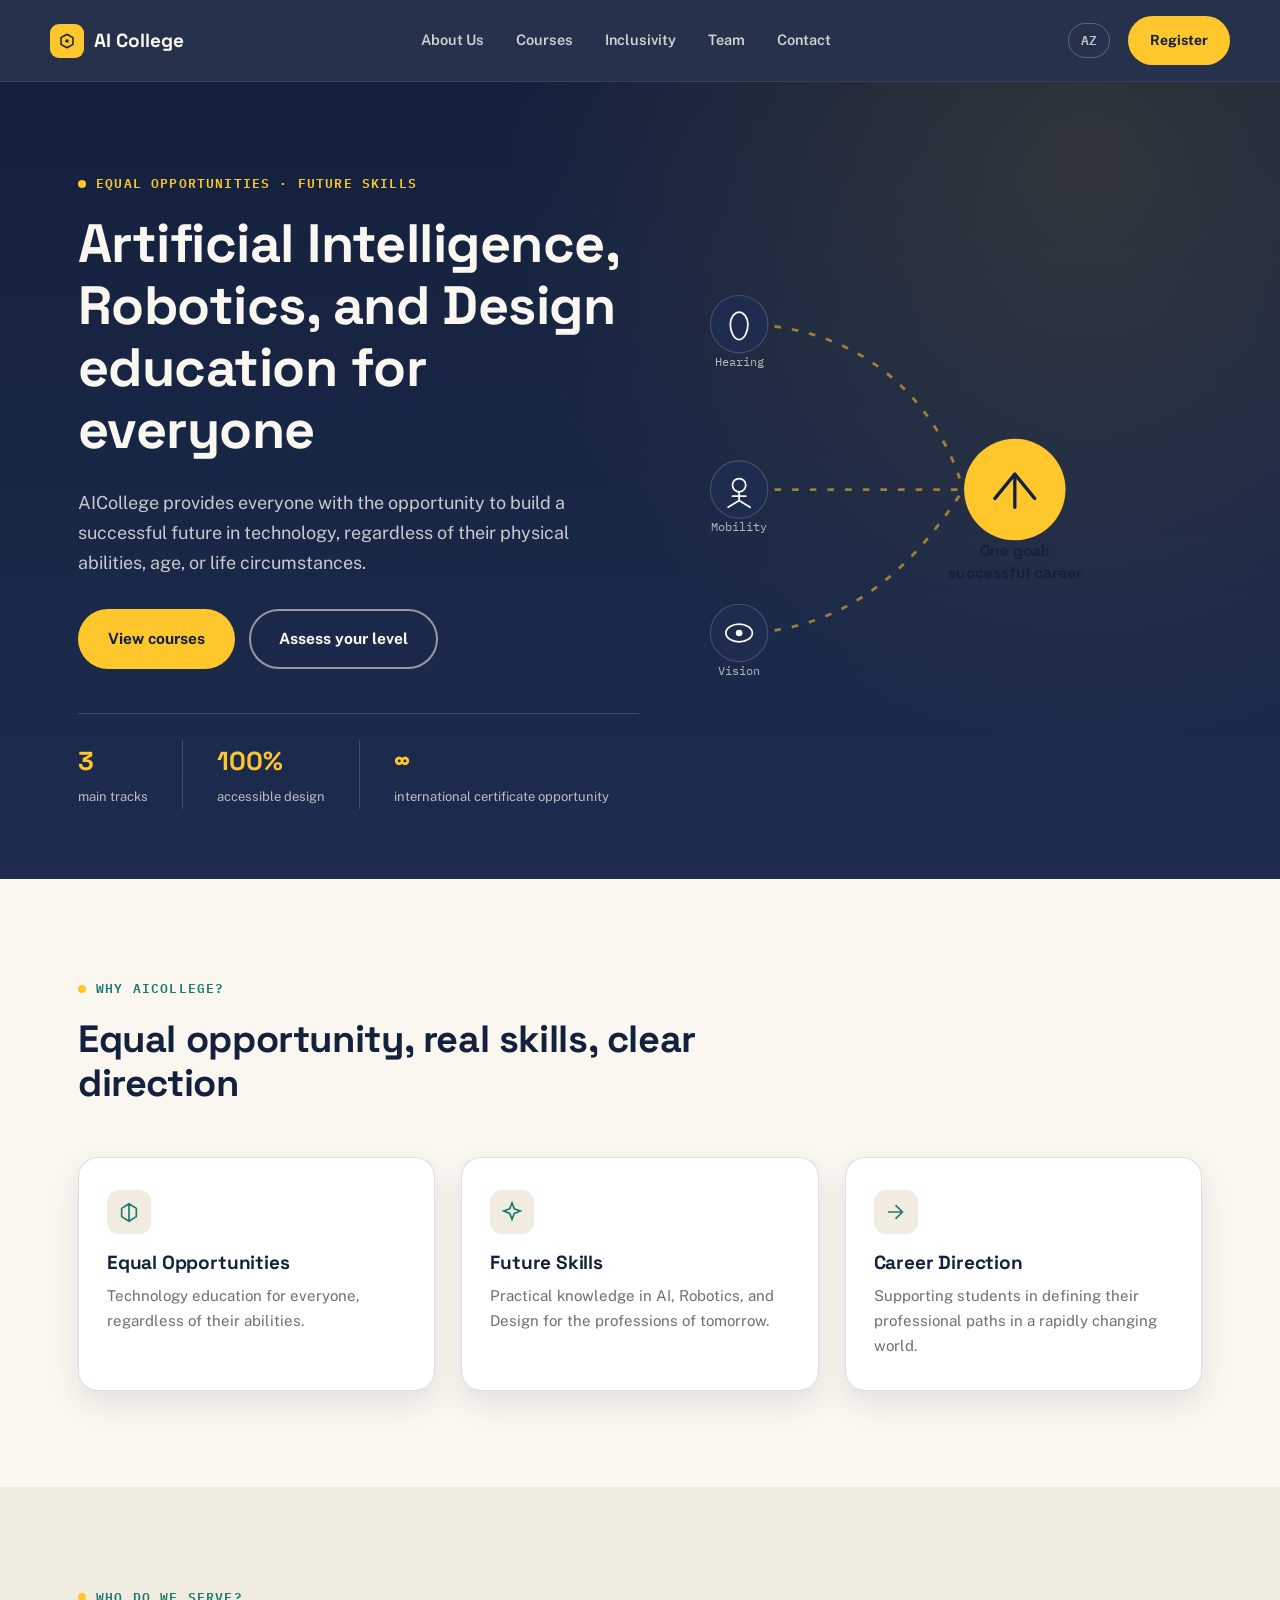
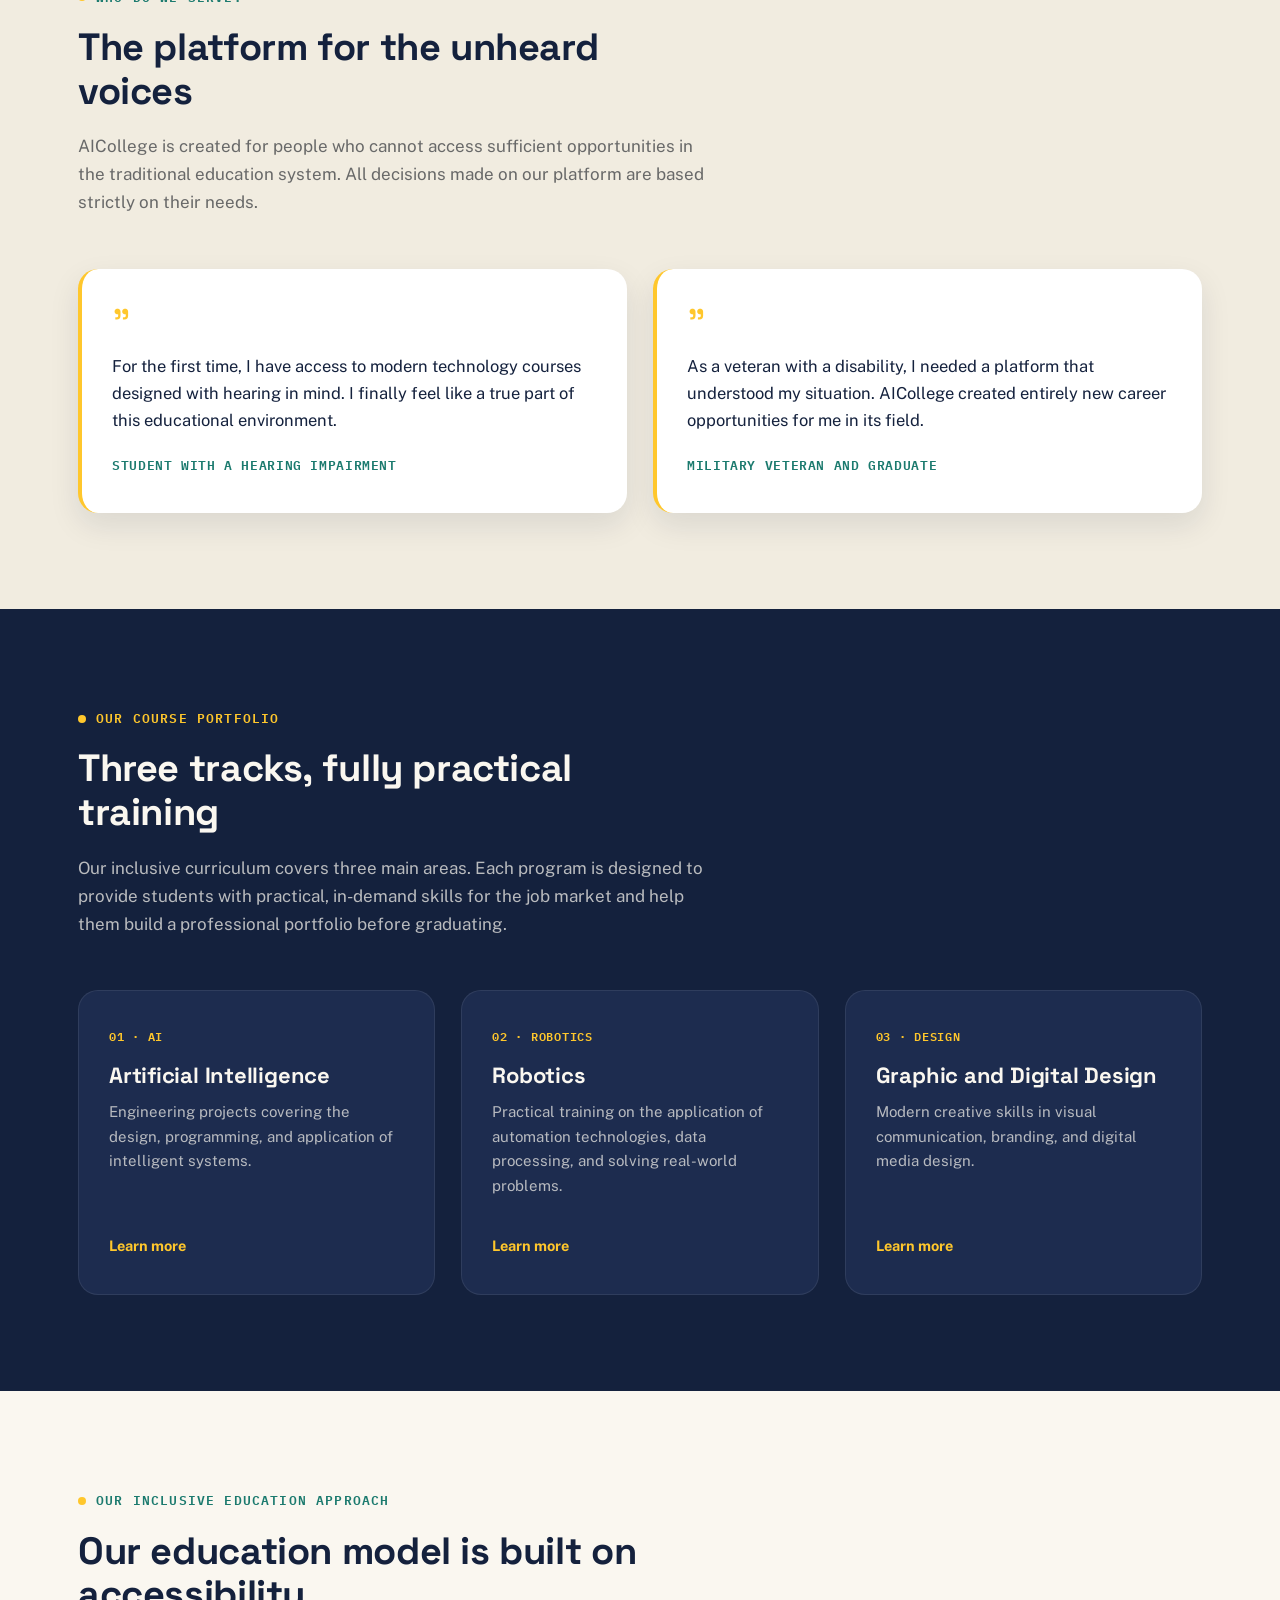
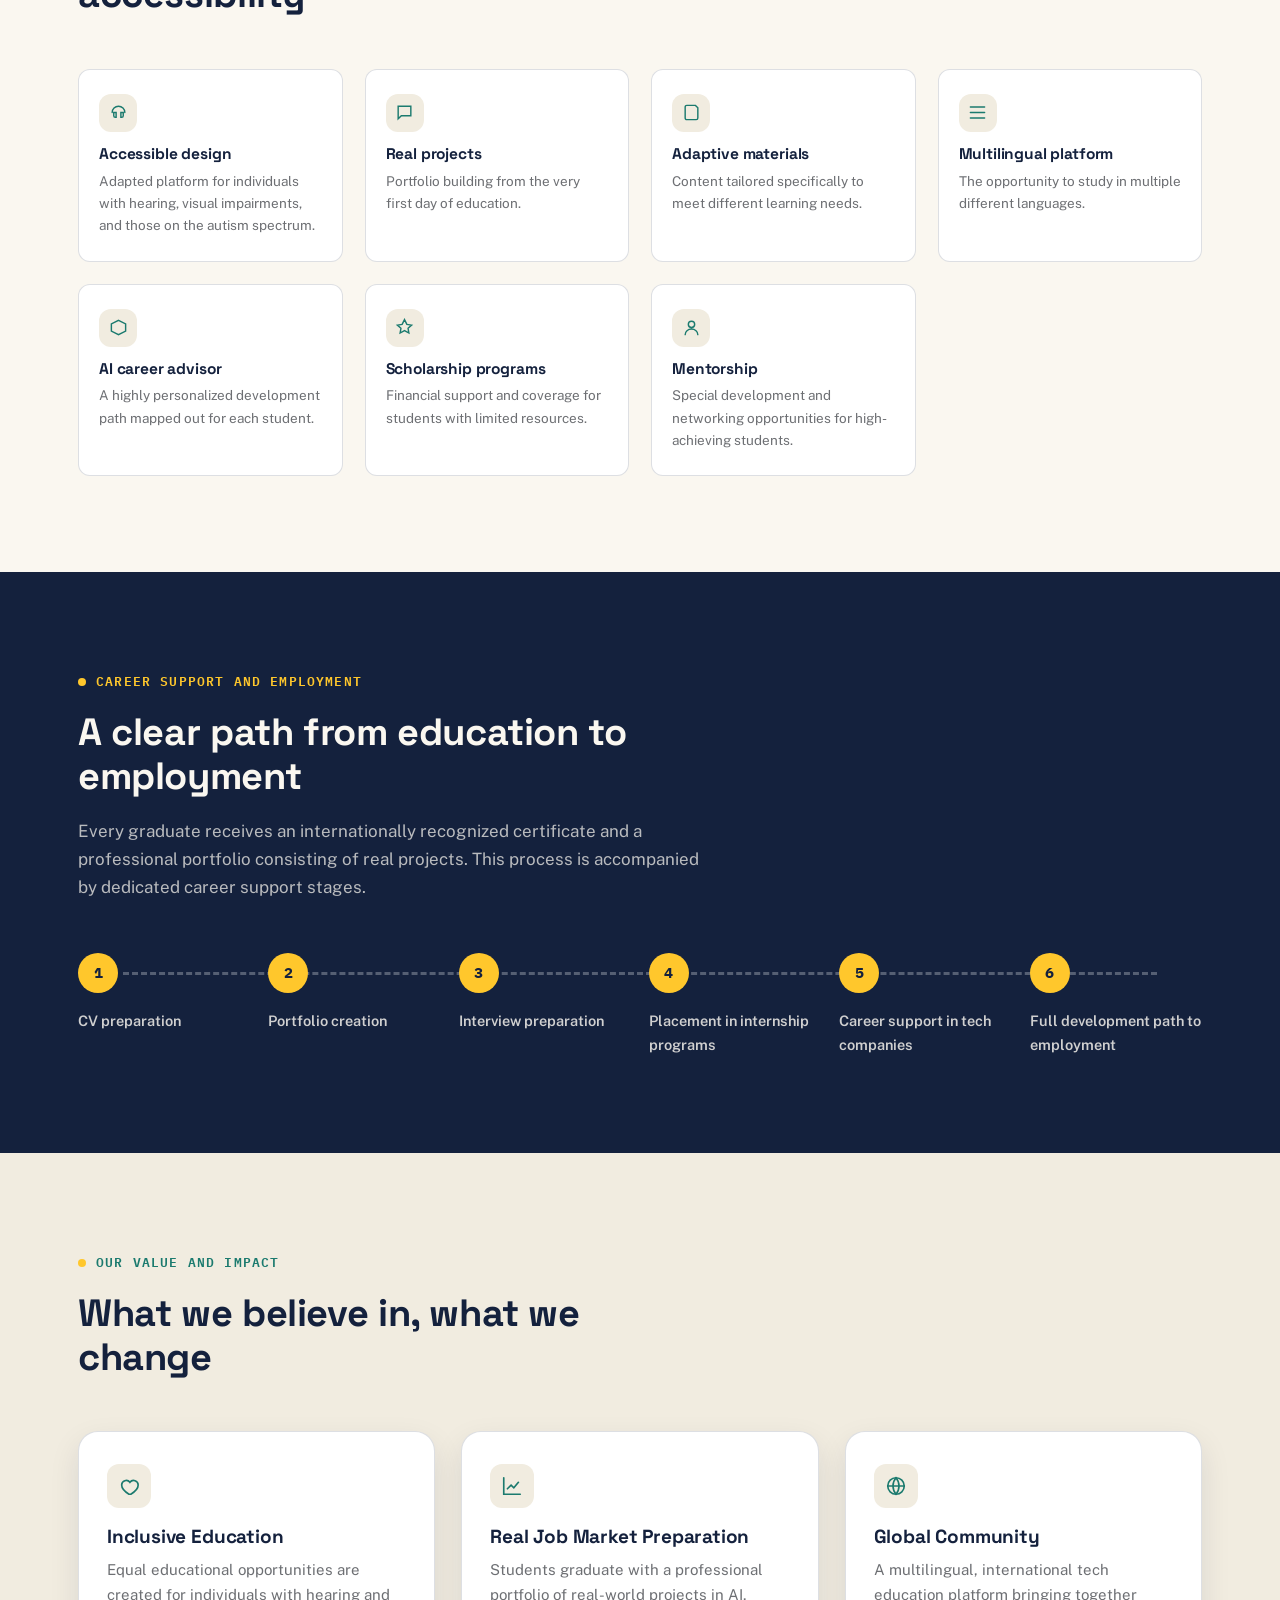
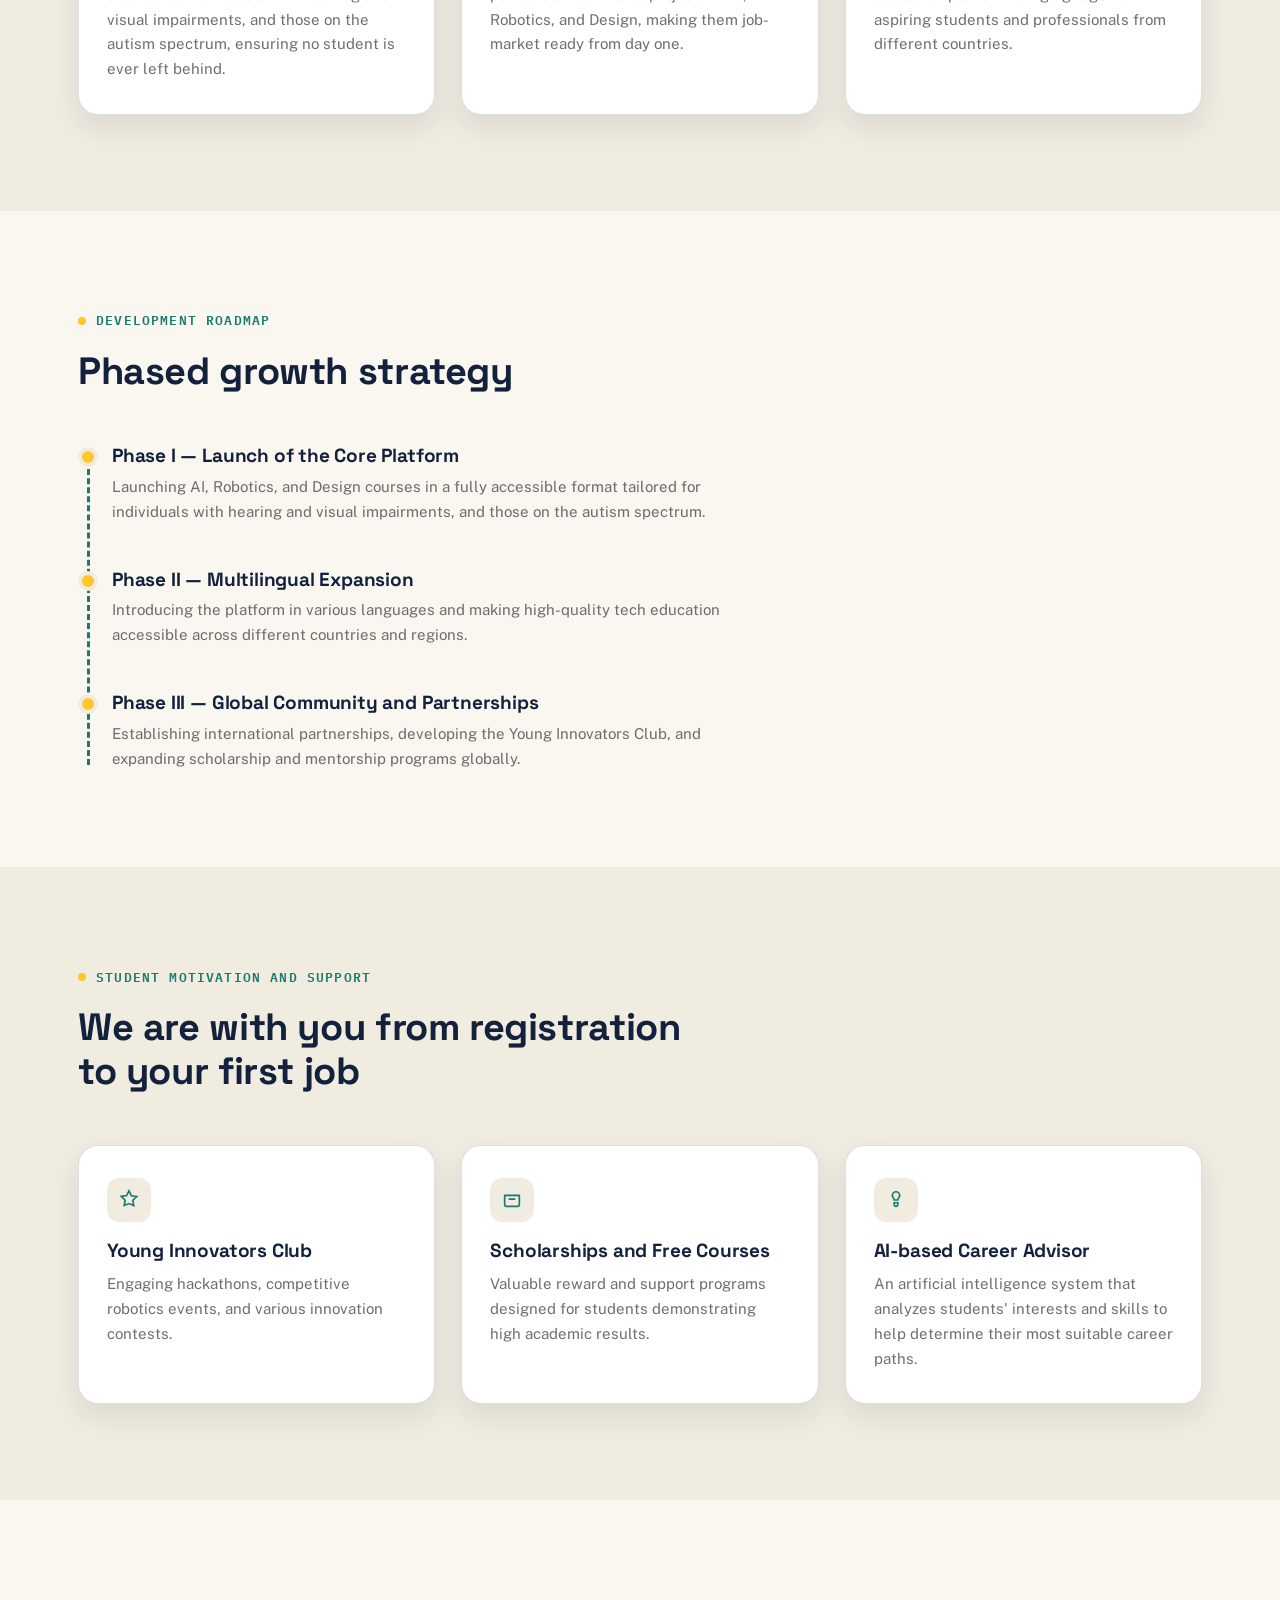
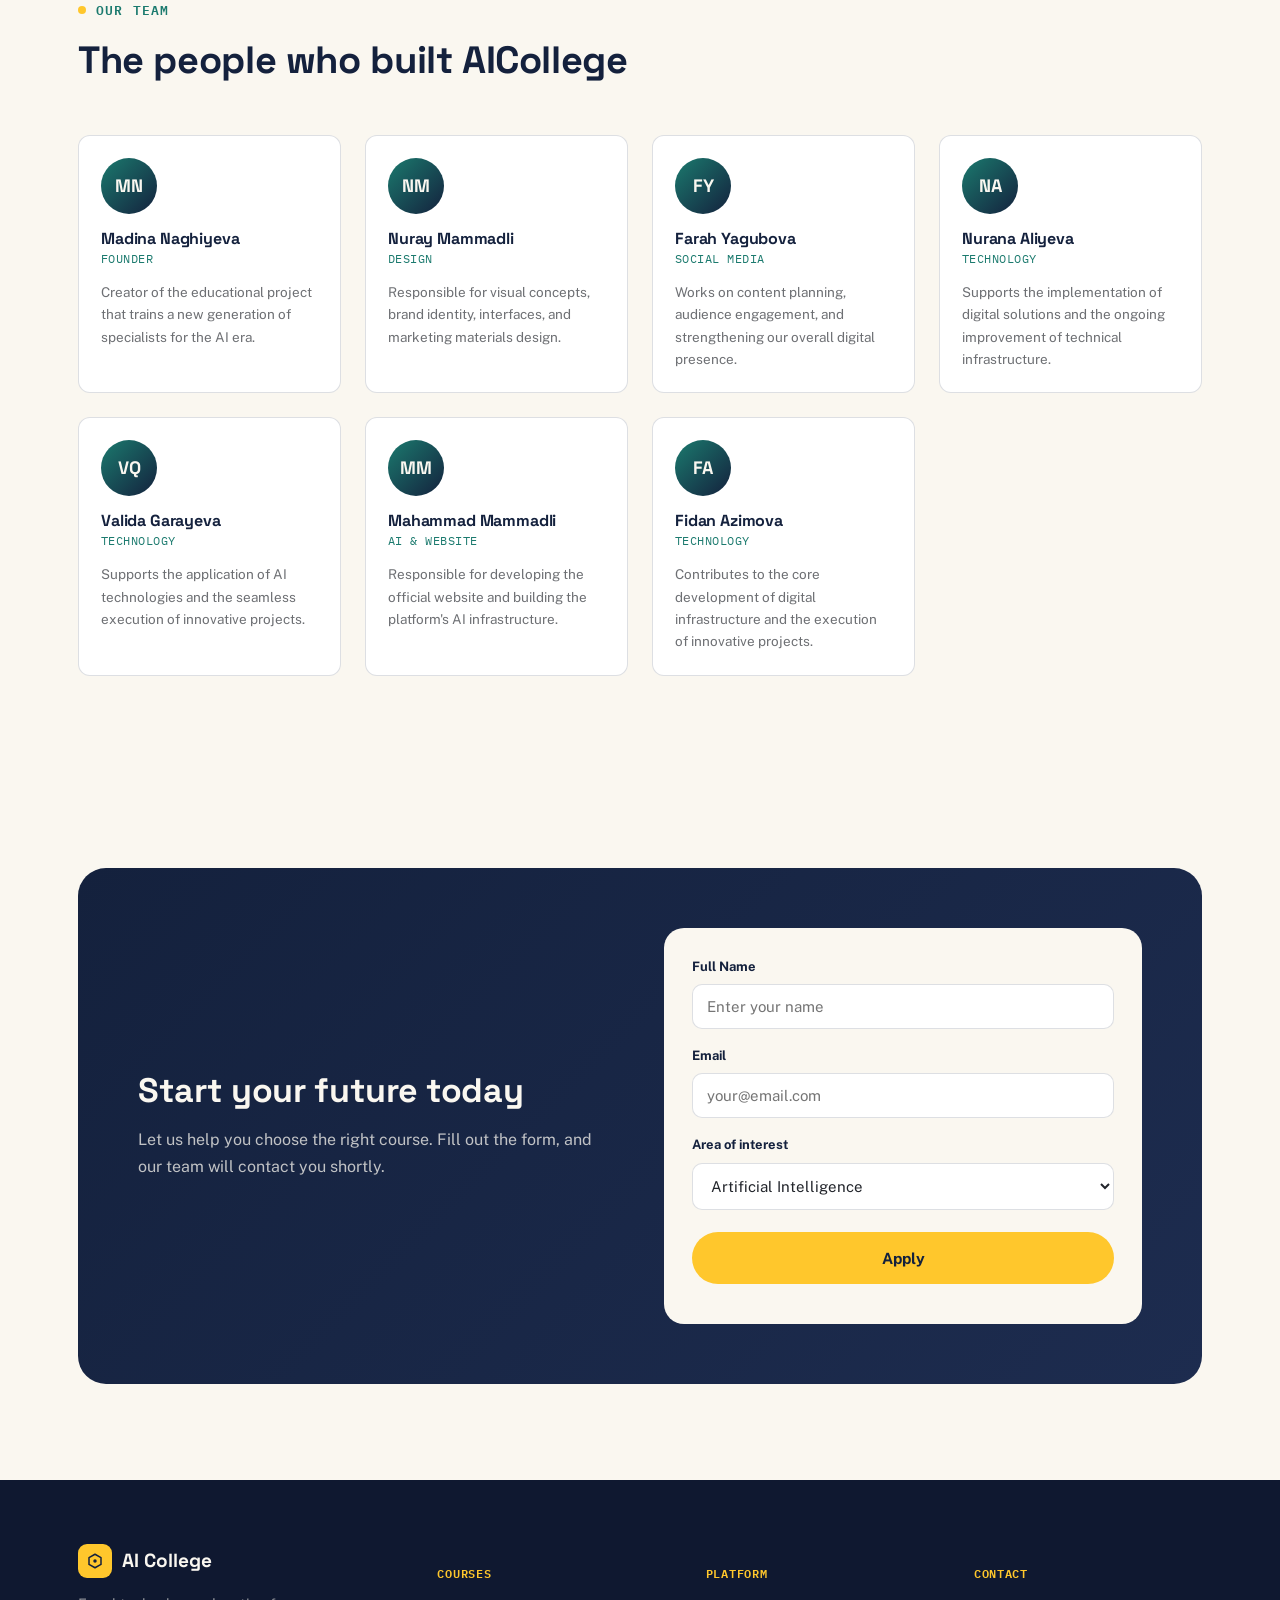
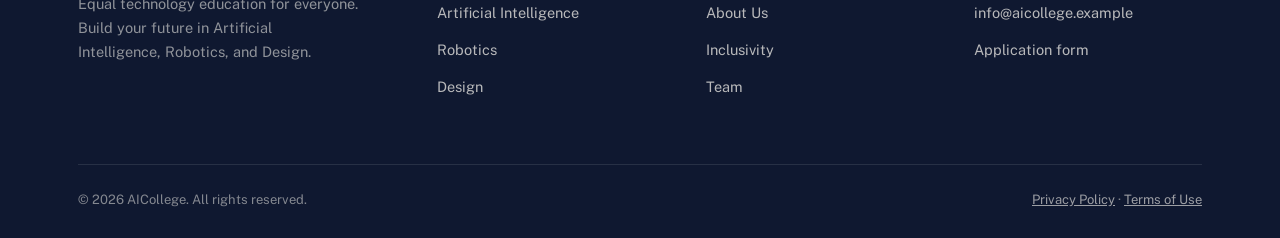
==== commit a4b0307a: "english/azerbaijani section added" ====
--- a/index.html
+++ b/index.html
@@ -1,27 +1,19 @@
 <!DOCTYPE html>
-<html lang="az">
+<html lang="en">
 <head>
   <meta charset="UTF-8">
   <meta name="viewport" content="width=device-width, initial-scale=1.0">
-  <title>AICollege — Hər kəs üçün texnologiya təhsili</title>
-  <meta name="description" content="AICollege — Süni İntellekt, Robototexnika və Dizayn sahəsində inklüziv, əlçatan onlayn təhsil platforması.">
-  <meta name="keywords" content="AICollege, aicollege, süni intellekt, robototexnika, dizayn, texnologiya təhsili, onlayn təhsil">
+  <title>AICollege — Technology education for everyone</title>
+  <meta name="description" content="AICollege — An inclusive, accessible online education platform in the fields of Artificial Intelligence, Robotics, and Design.">
+  <meta name="keywords" content="AICollege, aicollege, artificial intelligence, robotics, design, tech education, online education">
   <link rel="preconnect" href="https://fonts.googleapis.com">
   <link rel="preconnect" href="https://fonts.gstatic.com" crossorigin>
   <link href="https://fonts.googleapis.com/css2?family=Space+Grotesk:wght@500;600;700&family=Public+Sans:wght@400;500;600;700&family=IBM+Plex+Mono:wght@500;600&display=swap" rel="stylesheet">
   <link rel="stylesheet" href="style.css">
-<meta charset="UTF-8">
-<meta name="viewport" content="width=device-width, initial-scale=1.0">
-<title>AICollege — Hər kəs üçün texnologiya təhsili</title>
-<meta name="description" content="AICollege — Süni İntellekt, Robototexnika və Dizayn sahəsində inklüziv, əlçatan onlayn təhsil platforması.">
-<link rel="preconnect" href="https://fonts.googleapis.com">
-<link rel="preconnect" href="https://fonts.gstatic.com" crossorigin>
-<link href="https://fonts.googleapis.com/css2?family=Space+Grotesk:wght@500;600;700&family=Public+Sans:wght@400;500;600;700&family=IBM+Plex+Mono:wght@500;600&display=swap" rel="stylesheet">
-<link rel="stylesheet" href="style.css">
 </head>
 <body>
 
-<a class="skip-link" href="#main">Əsas məzmuna keç</a>
+<a class="skip-link" href="#main">Skip to main content</a>
 
 <header>
   <div class="wrap nav">
@@ -33,17 +25,18 @@
     </a>
     <nav>
       <ul class="nav-links" id="navLinks">
-        <li><a href="#haqqimizda">Haqqımızda</a></li>
-        <li><a href="#kurslar">Kurslar</a></li>
-        <li><a href="#inkluzivlik">İnklüzivlik</a></li>
-        <li><a href="#komanda">Komanda</a></li>
-        <li><a href="#elaqe">Əlaqə</a></li>
+        <li><a href="#about">About Us</a></li>
+        <li><a href="#courses">Courses</a></li>
+        <li><a href="#inclusivity">Inclusivity</a></li>
+        <li><a href="#team">Team</a></li>
+        <li><a href="#contact">Contact</a></li>
       </ul>
     </nav>
     <div class="nav-right">
-      <span class="lang-pill">AZ</span>
-      <a href="#elaqe" class="btn btn-primary" style="padding:11px 20px; font-size:14px;">Qeydiyyatdan keç</a>
-      <button class="nav-toggle" id="navToggle" aria-label="Menyunu aç" aria-expanded="false" aria-controls="navLinks">
+      <a href="index-az.html" class="lang-pill" style="text-decoration:none;">AZ</a>
+      <a href="#contact" class="btn btn-primary" style="padding:11px 20px; font-size:14px;">Register</a>
+  
+      <button class="nav-toggle" id="navToggle" aria-label="Open Menu">
         <svg viewBox="0 0 24 24" fill="none"><path d="M3 6h18M3 12h18M3 18h18" stroke-width="2" stroke-linecap="round"/></svg>
       </button>
     </div>
@@ -52,369 +45,355 @@
 
 <main id="main">
 
-  <!-- HERO -->
   <section class="hero">
     <div class="wrap hero-grid">
       <div>
-        <span class="eyebrow on-dark">Bərabər imkanlar · Gələcəyin bacarıqları</span>
-        <h1>Hər kəs üçün Süni İntellekt, Robototexnika və Dizayn təhsili</h1>
-        <p class="lede">AICollege fiziki imkanlarından, yaşından və ya həyat şəraitindən asılı olmayaraq hər bir insana texnologiya sahəsində uğurlu gələcək qurmaq imkanı yaradır.</p>
+        <span class="eyebrow on-dark">Equal opportunities · Future skills</span>
+        <h1>Artificial Intelligence, Robotics, and Design education for everyone</h1>
+        <p class="lede">AICollege provides everyone with the opportunity to build a successful future in technology, regardless of their physical abilities, age, or life circumstances.</p>
         <div class="hero-ctas">
-          <a href="#kurslar" class="btn btn-primary">Kurslara bax</a>
-          <a href="#elaqe" class="btn btn-outline on-dark">Səviyyəni müəyyən et</a>
+          <a href="#courses" class="btn btn-primary">View courses</a>
+          <a href="#contact" class="btn btn-outline on-dark">Assess your level</a>
         </div>
         <div class="stat-row">
-          <div class="stat"><span class="stat-num">3</span><span class="stat-label">əsas istiqamət</span></div>
-          <div class="stat"><span class="stat-num">100%</span><span class="stat-label">əlçatan dizayn</span></div>
-          <div class="stat"><span class="stat-num">∞</span><span class="stat-label">beynəlxalq sertifikat imkanı</span></div>
+          <div class="stat"><span class="stat-num">3</span><span class="stat-label">main tracks</span></div>
+          <div class="stat"><span class="stat-num">100%</span><span class="stat-label">accessible design</span></div>
+          <div class="stat"><span class="stat-num">∞</span><span class="stat-label">international certificate opportunity</span></div>
         </div>
       </div>
 
       <div class="route-wrap" aria-hidden="true">
         <svg class="route-svg" viewBox="0 0 460 420" fill="none">
-          <!-- dashed converging paths -->
           <path class="route-dash" d="M40 60 C 160 60, 220 140, 240 200" stroke="rgba(255,199,44,0.55)" stroke-width="2.5"/>
           <path class="route-dash" d="M40 210 C 150 210, 210 210, 240 210" stroke="rgba(255,199,44,0.55)" stroke-width="2.5"/>
           <path class="route-dash" d="M40 340 C 150 340, 210 260, 240 215" stroke="rgba(255,199,44,0.55)" stroke-width="2.5"/>
 
-          <!-- start nodes -->
           <g>
             <circle cx="40" cy="60" r="26" fill="#1D2C4F" stroke="rgba(255,255,255,0.18)"/>
             <path d="M32 60c0-6 4-11 8-11s8 5 8 11-3 14-8 14-8-8-8-14z" stroke="#FAF7F0" stroke-width="1.6" fill="none"/>
-            <text x="40" y="98" text-anchor="middle" class="route-node-label">Eşitmə</text>
+            <text x="40" y="98" text-anchor="middle" class="route-node-label">Hearing</text>
           </g>
           <g>
             <circle cx="40" cy="210" r="26" fill="#1D2C4F" stroke="rgba(255,255,255,0.18)"/>
             <circle cx="40" cy="206" r="6" stroke="#FAF7F0" stroke-width="1.6" fill="none"/>
             <path d="M40 212v8M34 216h12M30 226l10-6 10 6" stroke="#FAF7F0" stroke-width="1.6" fill="none" stroke-linecap="round"/>
-            <text x="40" y="248" text-anchor="middle" class="route-node-label">Hərəkət</text>
+            <text x="40" y="248" text-anchor="middle" class="route-node-label">Mobility</text>
           </g>
           <g>
             <circle cx="40" cy="340" r="26" fill="#1D2C4F" stroke="rgba(255,255,255,0.18)"/>
             <path d="M28 340a12 8 0 0 1 24 0a12 8 0 0 1 -24 0z" stroke="#FAF7F0" stroke-width="1.6" fill="none"/>
             <circle cx="40" cy="340" r="3" fill="#FAF7F0"/>
-            <text x="40" y="378" text-anchor="middle" class="route-node-label">Görmə</text>
+            <text x="40" y="378" text-anchor="middle" class="route-node-label">Vision</text>
           </g>
 
-          <!-- destination -->
           <circle cx="290" cy="210" r="46" fill="#FFC72C"/>
           <path d="M272 218 L290 196 L308 218" stroke="#14213D" stroke-width="3" fill="none" stroke-linecap="round" stroke-linejoin="round"/>
           <path d="M290 196 L290 226" stroke="#14213D" stroke-width="3" stroke-linecap="round"/>
-          <text x="290" y="270" text-anchor="middle" class="route-end-label" fill="#FAF7F0">Bir məqsəd:</text>
-          <text x="290" y="290" text-anchor="middle" class="route-end-label" fill="#FFC72C">uğurlu karyera</text>
+          <text x="290" y="270" text-anchor="middle" class="route-end-label" fill="#FAF7F0">One goal:</text>
+          <text x="290" y="290" text-anchor="middle" class="route-end-label" fill="#FFC72C">successful career</text>
         </svg>
       </div>
     </div>
   </section>
 
-  <!-- WHY -->
-  <section id="haqqimizda">
-    <div class="wrap">
-      <div class="section-head reveal">
-        <span class="eyebrow">Niyə AICollege?</span>
-        <h2>Bərabər imkan, real bacarıq, aydın istiqamət</h2>
+  <section id="about">
+    <div class="wrap">
+      <div class="section-head reveal">
+        <span class="eyebrow">Why AICollege?</span>
+        <h2>Equal opportunity, real skills, clear direction</h2>
       </div>
       <div class="grid-3">
         <div class="card reveal">
           <div class="pill-node"><svg viewBox="0 0 24 24" fill="none" stroke-width="1.8" stroke-linecap="round"><path d="M12 3v18M4 8l8-5 8 5M4 8v9l8 5 8-5V8"/></svg></div>
-          <h3>Bərabər İmkanlar</h3>
-          <p>İmkanlarından asılı olmayaraq hər kəs üçün texnologiya təhsili.</p>
+          <h3>Equal Opportunities</h3>
+          <p>Technology education for everyone, regardless of their abilities.</p>
         </div>
         <div class="card reveal">
           <div class="pill-node"><svg viewBox="0 0 24 24" fill="none" stroke-width="1.8" stroke-linecap="round"><path d="M12 2l2.5 6.5L21 11l-6.5 2.5L12 20l-2.5-6.5L3 11l6.5-2.5L12 2z"/></svg></div>
-          <h3>Gələcəyin Bacarıqları</h3>
-          <p>Sabahın peşələri üçün Süni İntellekt, Robototexnika və Dizayn sahələrində praktiki biliklər.</p>
+          <h3>Future Skills</h3>
+          <p>Practical knowledge in AI, Robotics, and Design for the professions of tomorrow.</p>
         </div>
         <div class="card reveal">
           <div class="pill-node"><svg viewBox="0 0 24 24" fill="none" stroke-width="1.8" stroke-linecap="round"><path d="M4 12h13M12 5l7 7-7 7"/></svg></div>
-          <h3>Karyera İstiqaməti</h3>
-          <p>Dəyişən dünyada tələbələrin öz peşə yolunu müəyyən etməsinə dəstək.</p>
-        </div>
-      </div>
-    </div>
-  </section>
-
-  <!-- FOR WHOM -->
+          <h3>Career Direction</h3>
+          <p>Supporting students in defining their professional paths in a rapidly changing world.</p>
+        </div>
+      </div>
+    </div>
+  </section>
+
   <section class="section-alt">
     <div class="wrap">
       <div class="section-head reveal">
-        <span class="eyebrow">Biz kimlər üçün fəaliyyət göstəririk?</span>
-        <h2>Səsi eşidilməyənlərin platforması</h2>
-        <p class="lede">AICollege ənənəvi təhsil sistemində kifayət qədər imkan əldə edə bilməyən insanlar üçün yaradılmışdır. Platformamızda qəbul edilən bütün qərarlar məhz onların ehtiyaclarını əsas götürür.</p>
+        <span class="eyebrow">Who do we serve?</span>
+        <h2>The platform for the unheard voices</h2>
+        <p class="lede">AICollege is created for people who cannot access sufficient opportunities in the traditional education system. All decisions made on our platform are based strictly on their needs.</p>
       </div>
       <div class="grid-2">
         <div class="quote-card reveal">
           <span class="quote-mark">"</span>
-          <p class="quote-text">İlk dəfədir ki, eşitmə nəzərə alınaraq hazırlanmış müasir texnologiya kurslarına çıxış əldə etmişəm. Nəhayət, özümü bu təhsil mühitinin bir hissəsi kimi hiss edirəm.</p>
-          <span class="quote-role">Eşitmə məhdudiyyəti olan tələbə</span>
+          <p class="quote-text">For the first time, I have access to modern technology courses designed with hearing in mind. I finally feel like a true part of this educational environment.</p>
+          <span class="quote-role">Student with a hearing impairment</span>
         </div>
         <div class="quote-card reveal">
           <span class="quote-mark">"</span>
-          <p class="quote-text">Əlilliyi olan veteran kimi mənə vəziyyətimi anlayan bir platforma lazım idi. AICollege mənim üçün sahəsində yeni karyera imkanları yaratdı.</p>
-          <span class="quote-role">Hərbi veteran və məzun</span>
-        </div>
-      </div>
-    </div>
-  </section>
-
-  <!-- COURSES -->
-  <section id="kurslar" class="section-dark">
-    <div class="wrap">
-      <div class="section-head reveal">
-        <span class="eyebrow on-dark">Kurs Portfoliomuz</span>
-        <h2>Üç istiqamət, tam praktiki hazırlıq</h2>
-        <p class="lede">İnklüziv tədris proqramımız üç əsas istiqaməti əhatə edir. Hər proqram tələbələrə praktik, əmək bazarında tələb olunan bacarıqlar qazandırmaq və məzun olmadan əvvəl peşəkar portfel formalaşdırmaq üçün hazırlanmışdır.</p>
+          <p class="quote-text">As a veteran with a disability, I needed a platform that understood my situation. AICollege created entirely new career opportunities for me in its field.</p>
+          <span class="quote-role">Military veteran and graduate</span>
+        </div>
+      </div>
+    </div>
+  </section>
+
+  <section id="courses" class="section-dark">
+    <div class="wrap">
+      <div class="section-head reveal">
+        <span class="eyebrow on-dark">Our Course Portfolio</span>
+        <h2>Three tracks, fully practical training</h2>
+        <p class="lede">Our inclusive curriculum covers three main areas. Each program is designed to provide students with practical, in-demand skills for the job market and help them build a professional portfolio before graduating.</p>
       </div>
       <div class="grid-3">
         <div class="course-card reveal">
           <span class="course-tag">01 · AI</span>
-          <h3>Süni İntellekt</h3>
-          <p>Robot sistemlərinin layihələndirilməsi, proqramlaşdırılması və tətbiqini əhatə edən mühəndislik layihələri.</p>
-          <a href="#elaqe" class="course-link">Ətraflı <svg viewBox="0 0 24 24" fill="none" stroke-width="2" stroke-linecap="round"><path d="M5 12h14M13 6l6 6-6 6"/></svg></a>
+          <h3>Artificial Intelligence</h3>
+          <p>Engineering projects covering the design, programming, and application of intelligent systems.</p>
+          <a href="#contact" class="course-link">Learn more <svg viewBox="0 0 24 24" fill="none" stroke-width="2" stroke-linecap="round"><path d="M5 12h14M13 6l6 6-6 6"/></svg></a>
         </div>
         <div class="course-card reveal">
-          <span class="course-tag">02 · Robototexnika</span>
-          <h3>Robototexnika</h3>
-          <p>Maşın öyrənməsi, məlumatların emalı və real problemlərin həlli üçün AI texnologiyalarının tətbiqi üzrə praktiki təlim.</p>
-          <a href="#elaqe" class="course-link">Ətraflı <svg viewBox="0 0 24 24" fill="none" stroke-width="2" stroke-linecap="round"><path d="M5 12h14M13 6l6 6-6 6"/></svg></a>
+          <span class="course-tag">02 · Robotics</span>
+          <h3>Robotics</h3>
+          <p>Practical training on the application of automation technologies, data processing, and solving real-world problems.</p>
+          <a href="#contact" class="course-link">Learn more <svg viewBox="0 0 24 24" fill="none" stroke-width="2" stroke-linecap="round"><path d="M5 12h14M13 6l6 6-6 6"/></svg></a>
         </div>
         <div class="course-card reveal">
-          <span class="course-tag">03 · Dizayn</span>
-          <h3>Qrafik və Rəqəmsal Dizayn</h3>
-          <p>Vizual kommunikasiya, brendinq və rəqəmsal media sahəsində müasir yaradıcı bacarıqlar.</p>
-          <a href="#elaqe" class="course-link">Ətraflı <svg viewBox="0 0 24 24" fill="none" stroke-width="2" stroke-linecap="round"><path d="M5 12h14M13 6l6 6-6 6"/></svg></a>
-        </div>
-      </div>
-    </div>
-  </section>
-
-  <!-- INCLUSIVE APPROACH -->
-  <section id="inkluzivlik">
-    <div class="wrap">
-      <div class="section-head reveal">
-        <span class="eyebrow">İnklüziv Təhsil Yanaşmamız</span>
-        <h2>Təhsil modelimiz əlçatanlıq üzərində qurulub</h2>
+          <span class="course-tag">03 · Design</span>
+          <h3>Graphic and Digital Design</h3>
+          <p>Modern creative skills in visual communication, branding, and digital media design.</p>
+          <a href="#contact" class="course-link">Learn more <svg viewBox="0 0 24 24" fill="none" stroke-width="2" stroke-linecap="round"><path d="M5 12h14M13 6l6 6-6 6"/></svg></a>
+        </div>
+      </div>
+    </div>
+  </section>
+
+  <section id="inclusivity">
+    <div class="wrap">
+      <div class="section-head reveal">
+        <span class="eyebrow">Our Inclusive Education Approach</span>
+        <h2>Our education model is built on accessibility</h2>
       </div>
       <div class="grid-7">
         <div class="feat reveal">
           <div class="pill-node"><svg viewBox="0 0 24 24" fill="none" stroke-width="1.8" stroke-linecap="round"><path d="M4 12a8 8 0 0116 0M6 12v4a2 2 0 002 2h1v-6H6zm12 0v4a2 2 0 01-2 2h-1v-6h3z"/></svg></div>
-          <h4>Əlçatan dizayn</h4>
-          <p>Eşitmə, görmə məhdudiyyəti və autizm spektrində olan şəxslər üçün uyğunlaşdırılmış platforma.</p>
+          <h4>Accessible design</h4>
+          <p>Adapted platform for individuals with hearing, visual impairments, and those on the autism spectrum.</p>
         </div>
         <div class="feat reveal">
           <div class="pill-node"><svg viewBox="0 0 24 24" fill="none" stroke-width="1.8" stroke-linecap="round"><path d="M4 4h16v12H8l-4 4V4z"/></svg></div>
-          <h4>Real layihələr</h4>
-          <p>Təhsilin ilk günündən etibarən portfel formalaşdırılması.</p>
+          <h4>Real projects</h4>
+          <p>Portfolio building from the very first day of education.</p>
         </div>
         <div class="feat reveal">
           <div class="pill-node"><svg viewBox="0 0 24 24" fill="none" stroke-width="1.8" stroke-linecap="round"><path d="M4 19V5a2 2 0 012-2h11l3 3v13a2 2 0 01-2 2H6a2 2 0 01-2-2z"/></svg></div>
-          <h4>Adaptiv materiallar</h4>
-          <p>Müxtəlif öyrənmə ehtiyaclarına uyğun hazırlanmış məzmun.</p>
+          <h4>Adaptive materials</h4>
+          <p>Content tailored specifically to meet different learning needs.</p>
         </div>
         <div class="feat reveal">
           <div class="pill-node"><svg viewBox="0 0 24 24" fill="none" stroke-width="1.8" stroke-linecap="round"><path d="M3 5h18M3 12h18M3 19h18"/></svg></div>
-          <h4>Çoxdilli platforma</h4>
-          <p>Müxtəlif dillərdə təhsil imkanı.</p>
+          <h4>Multilingual platform</h4>
+          <p>The opportunity to study in multiple different languages.</p>
         </div>
         <div class="feat reveal">
           <div class="pill-node"><svg viewBox="0 0 24 24" fill="none" stroke-width="1.8" stroke-linecap="round"><path d="M12 3l9 4.5v9L12 21l-9-4.5v-9L12 3z"/></svg></div>
-          <h4>AI karyera məsləhətçisi</h4>
-          <p>Hər tələbə üçün fərdiləşdirilmiş inkişaf yolu.</p>
+          <h4>AI career advisor</h4>
+          <p>A highly personalized development path mapped out for each student.</p>
         </div>
         <div class="feat reveal">
           <div class="pill-node"><svg viewBox="0 0 24 24" fill="none" stroke-width="1.8" stroke-linecap="round"><path d="M12 2l3 6 6 1-4.5 4 1 6L12 16l-5.5 3 1-6L3 9l6-1 3-6z"/></svg></div>
-          <h4>Təqaüd proqramları</h4>
-          <p>Maliyyə imkanları məhdud olan tələbələr üçün dəstək.</p>
+          <h4>Scholarship programs</h4>
+          <p>Financial support and coverage for students with limited resources.</p>
         </div>
         <div class="feat reveal">
           <div class="pill-node"><svg viewBox="0 0 24 24" fill="none" stroke-width="1.8" stroke-linecap="round"><path d="M12 12a4 4 0 100-8 4 4 0 000 8zM4 21c0-4 3.5-7 8-7s8 3 8 7"/></svg></div>
-          <h4>Mentorluq</h4>
-          <p>Yüksək nəticə göstərən tələbələr üçün xüsusi inkişaf imkanları.</p>
-        </div>
-      </div>
-    </div>
-  </section>
-
-  <!-- CAREER SUPPORT -->
+          <h4>Mentorship</h4>
+          <p>Special development and networking opportunities for high-achieving students.</p>
+        </div>
+      </div>
+    </div>
+  </section>
+
   <section class="section-dark">
     <div class="wrap">
       <div class="section-head reveal">
-        <span class="eyebrow on-dark">Karyera Dəstəyi və Məşğulluq</span>
-        <h2>Təhsildən məşğulluğa aydın yol</h2>
-        <p class="lede">Hər məzun beynəlxalq səviyyədə tanınan sertifikat və real layihələrdən ibarət peşəkar portfel əldə edir. Bu proses xüsusi karyera dəstəyi mərhələləri ilə müşayiət olunur.</p>
+        <span class="eyebrow on-dark">Career Support and Employment</span>
+        <h2>A clear path from education to employment</h2>
+        <p class="lede">Every graduate receives an internationally recognized certificate and a professional portfolio consisting of real projects. This process is accompanied by dedicated career support stages.</p>
       </div>
       <div class="path-track reveal">
-        <div class="path-step"><div class="path-num">1</div><p>CV hazırlanması</p></div>
-        <div class="path-step"><div class="path-num">2</div><p>Portfolio yaradılması</p></div>
-        <div class="path-step"><div class="path-num">3</div><p>Müsahibələrə hazırlıq</p></div>
-        <div class="path-step"><div class="path-num">4</div><p>Təcrübə proqramlarına yerləşdirmə</p></div>
-        <div class="path-step"><div class="path-num">5</div><p>Texnologiya şirkətlərində karyera dəstəyi</p></div>
-        <div class="path-step"><div class="path-num">6</div><p>Məşğulluğa qədər tam inkişaf yolu</p></div>
-      </div>
-    </div>
-  </section>
-
-  <!-- VALUES / IMPACT -->
+        <div class="path-step"><div class="path-num">1</div><p>CV preparation</p></div>
+        <div class="path-step"><div class="path-num">2</div><p>Portfolio creation</p></div>
+        <div class="path-step"><div class="path-num">3</div><p>Interview preparation</p></div>
+        <div class="path-step"><div class="path-num">4</div><p>Placement in internship programs</p></div>
+        <div class="path-step"><div class="path-num">5</div><p>Career support in tech companies</p></div>
+        <div class="path-step"><div class="path-num">6</div><p>Full development path to employment</p></div>
+      </div>
+    </div>
+  </section>
+
   <section class="section-alt">
     <div class="wrap">
       <div class="section-head reveal">
-        <span class="eyebrow">Dəyərimiz və Təsirimiz</span>
-        <h2>Nəyə inanırıq, nə dəyişdiririk</h2>
+        <span class="eyebrow">Our Value and Impact</span>
+        <h2>What we believe in, what we change</h2>
       </div>
       <div class="grid-3">
         <div class="card reveal">
           <div class="pill-node"><svg viewBox="0 0 24 24" fill="none" stroke-width="1.8" stroke-linecap="round"><path d="M12 21c-5-3-8-6-8-10a5 5 0 019-3 5 5 0 019 3c0 4-3 7-8 10z"/></svg></div>
-          <h3>İnklüziv Təhsil</h3>
-          <p>Eşitmə, görmə məhdudiyyəti və autizm spektrində olan şəxslər üçün bərabər təhsil imkanları yaradılır və heç bir tələbə diqqətdən kənarda qalmır.</p>
+          <h3>Inclusive Education</h3>
+          <p>Equal educational opportunities are created for individuals with hearing and visual impairments, and those on the autism spectrum, ensuring no student is ever left behind.</p>
         </div>
         <div class="card reveal">
           <div class="pill-node"><svg viewBox="0 0 24 24" fill="none" stroke-width="1.8" stroke-linecap="round"><path d="M3 3v18h18M7 15l4-4 3 3 5-6"/></svg></div>
-          <h3>Real İş Bazarına Hazırlıq</h3>
-          <p>Tələbələr AI, Robototexnika və Dizayn sahələrində hazırladıqları real layihələrdən ibarət peşəkar portfellə məzun olur və ilk gündən əmək bazarına hazır olurlar.</p>
+          <h3>Real Job Market Preparation</h3>
+          <p>Students graduate with a professional portfolio of real-world projects in AI, Robotics, and Design, making them job-market ready from day one.</p>
         </div>
         <div class="card reveal">
           <div class="pill-node"><svg viewBox="0 0 24 24" fill="none" stroke-width="1.8" stroke-linecap="round"><circle cx="12" cy="12" r="9"/><path d="M3 12h18M12 3a14 14 0 010 18 14 14 0 010-18z"/></svg></div>
-          <h3>Qlobal İcma</h3>
-          <p>Müxtəlif ölkələrdən olan tələbələri bir araya gətirən çoxdilli beynəlxalq texnologiya təhsil platforması.</p>
-        </div>
-      </div>
-    </div>
-  </section>
-
-  <!-- ROADMAP -->
+          <h3>Global Community</h3>
+          <p>A multilingual, international tech education platform bringing together aspiring students and professionals from different countries.</p>
+        </div>
+      </div>
+    </div>
+  </section>
+
   <section>
     <div class="wrap">
       <div class="section-head reveal">
-        <span class="eyebrow">İnkişaf Yol Xəritəsi</span>
-        <h2>Mərhələli böyümə strategiyası</h2>
+        <span class="eyebrow">Development Roadmap</span>
+        <h2>Phased growth strategy</h2>
       </div>
       <div class="roadmap reveal">
         <div class="road-phase">
           <div class="road-dot"></div>
-          <h3>I Mərhələ — Əsas Platformanın Başlanğıcı</h3>
-          <p class="lede">AI, Robototexnika və Dizayn kurslarının eşitmə, görmə məhdudiyyəti və autizm spektrində olan şəxslər üçün tam əlçatan formada istifadəyə verilməsi.</p>
+          <h3>Phase I — Launch of the Core Platform</h3>
+          <p class="lede">Launching AI, Robotics, and Design courses in a fully accessible format tailored for individuals with hearing and visual impairments, and those on the autism spectrum.</p>
         </div>
         <div class="road-phase">
           <div class="road-dot"></div>
-          <h3>II Mərhələ — Çoxdilli Genişlənmə</h3>
-          <p class="lede">Platformanın müxtəlif dillərdə istifadəyə təqdim olunması və keyfiyyətli texnologiya təhsilinin müxtəlif ölkələrdə əlçatan edilməsi.</p>
+          <h3>Phase II — Multilingual Expansion</h3>
+          <p class="lede">Introducing the platform in various languages and making high-quality tech education accessible across different countries and regions.</p>
         </div>
         <div class="road-phase">
           <div class="road-dot"></div>
-          <h3>III Mərhələ — Qlobal İcma və Tərəfdaşlıqlar</h3>
-          <p class="lede">Beynəlxalq tərəfdaşlıqların yaradılması, Young Innovators Club-un inkişafı, təqaüd və mentorluq proqramlarının dünya üzrə genişləndirilməsi.</p>
-        </div>
-      </div>
-    </div>
-  </section>
-
-  <!-- MOTIVATION -->
+          <h3>Phase III — Global Community and Partnerships</h3>
+          <p class="lede">Establishing international partnerships, developing the Young Innovators Club, and expanding scholarship and mentorship programs globally.</p>
+        </div>
+      </div>
+    </div>
+  </section>
+
   <section class="section-alt">
     <div class="wrap">
       <div class="section-head reveal">
-        <span class="eyebrow">Tələbələrin Motivasiyası və Dəstəyi</span>
-        <h2>Qeydiyyatdan ilk iş yerinə qədər yanınızdayıq</h2>
+        <span class="eyebrow">Student Motivation and Support</span>
+        <h2>We are with you from registration to your first job</h2>
       </div>
       <div class="grid-3">
         <div class="card reveal">
           <div class="pill-node"><svg viewBox="0 0 24 24" fill="none" stroke-width="1.8" stroke-linecap="round"><path d="M12 2l2.6 5.3 5.9.9-4.3 4.1 1 5.8L12 15.9 6.8 18l1-5.8L3.5 8.1l5.9-.9L12 2z"/></svg></div>
           <h3>Young Innovators Club</h3>
-          <p>Hakatonlar, robototexnika yarışları və innovasiya müsabiqələri.</p>
+          <p>Engaging hackathons, competitive robotics events, and various innovation contests.</p>
         </div>
         <div class="card reveal">
           <div class="pill-node"><svg viewBox="0 0 24 24" fill="none" stroke-width="1.8" stroke-linecap="round"><path d="M4 7h16M4 7v10a2 2 0 002 2h12a2 2 0 002-2V7M9 11h6"/></svg></div>
-          <h3>Təqaüdlər və Ödənişsiz Kurslar</h3>
-          <p>Yüksək akademik nəticələr göstərən tələbələr üçün mükafat və dəstək proqramları.</p>
+          <h3>Scholarships and Free Courses</h3>
+          <p>Valuable reward and support programs designed for students demonstrating high academic results.</p>
         </div>
         <div class="card reveal">
           <div class="pill-node"><svg viewBox="0 0 24 24" fill="none" stroke-width="1.8" stroke-linecap="round"><path d="M12 3a4 4 0 014 4c0 2-2 3-2 5h-4c0-2-2-3-2-5a4 4 0 014-4zM10 15h4v2a2 2 0 01-2 2 2 2 0 01-2-2v-2z"/></svg></div>
-          <h3>AI əsaslı Karyera Məsləhətçisi</h3>
-          <p>Süni intellekt sistemi tələbələrin maraq və bacarıqlarını analiz edərək ən uyğun karyera istiqamətlərini müəyyən edir.</p>
-        </div>
-      </div>
-    </div>
-  </section>
-
-  <!-- TEAM -->
-  <section id="komanda">
-    <div class="wrap">
-      <div class="section-head reveal">
-        <span class="eyebrow">Komandamız</span>
-        <h2>AICollege-i quran insanlar</h2>
+          <h3>AI-based Career Advisor</h3>
+          <p>An artificial intelligence system that analyzes students' interests and skills to help determine their most suitable career paths.</p>
+        </div>
+      </div>
+    </div>
+  </section>
+
+  <section id="team">
+    <div class="wrap">
+      <div class="section-head reveal">
+        <span class="eyebrow">Our Team</span>
+        <h2>The people who built AICollege</h2>
       </div>
       <div class="grid-team">
         <div class="team-card reveal">
           <div class="avatar">MN</div>
-          <h4>Mədinə Nağıyeva</h4>
-          <span class="team-role">Təsisçi</span>
-          <p>Süni intellekt dövrü üçün yeni nəsil mütəxəssislər hazırlayan təhsil layihəsinin yaradıcısı.</p>
+          <h4>Madina Naghiyeva</h4>
+          <span class="team-role">Founder</span>
+          <p>Creator of the educational project that trains a new generation of specialists for the AI era.</p>
         </div>
         <div class="team-card reveal">
           <div class="avatar">NM</div>
-          <h4>Nuray Məmmədli</h4>
-          <span class="team-role">Dizayn</span>
-          <p>Vizual konsepsiya, brend kimliyi, interfeys və marketinq materiallarının dizaynına cavabdehdir.</p>
+          <h4>Nuray Mammadli</h4>
+          <span class="team-role">Design</span>
+          <p>Responsible for visual concepts, brand identity, interfaces, and marketing materials design.</p>
         </div>
         <div class="team-card reveal">
           <div class="avatar">FY</div>
-          <h4>Fərəh Yaqubova</h4>
-          <span class="team-role">Sosial Media</span>
-          <p>Kontent planı, auditoriya ilə əlaqə və rəqəmsal mövcudluğun gücləndirilməsi üzrə çalışır.</p>
-        </div>
-        <div class="team-card reveal">
-          <div class="avatar">NƏ</div>
-          <h4>Nuranə Əliyeva</h4>
-          <span class="team-role">Texnologiya</span>
-          <p>Rəqəmsal həllərin tətbiqini və texniki infrastrukturun təkmilləşdirilməsini dəstəkləyir.</p>
+          <h4>Farah Yagubova</h4>
+          <span class="team-role">Social Media</span>
+          <p>Works on content planning, audience engagement, and strengthening our overall digital presence.</p>
+        </div>
+        <div class="team-card reveal">
+          <div class="avatar">NA</div>
+          <h4>Nurana Aliyeva</h4>
+          <span class="team-role">Technology</span>
+          <p>Supports the implementation of digital solutions and the ongoing improvement of technical infrastructure.</p>
         </div>
         <div class="team-card reveal">
           <div class="avatar">VQ</div>
-          <h4>Validə Qarayeva</h4>
-          <span class="team-role">Texnologiya</span>
-          <p>Süni intellekt texnologiyalarının tətbiqini və innovativ layihələrin icrasını dəstəkləyir.</p>
+          <h4>Valida Garayeva</h4>
+          <span class="team-role">Technology</span>
+          <p>Supports the application of AI technologies and the seamless execution of innovative projects.</p>
         </div>
         <div class="team-card reveal">
           <div class="avatar">MM</div>
-          <h4>Məhəmməd Məmmədli</h4>
-          <span class="team-role">AI & Veb-sayt</span>
-          <p>Rəsmi veb-saytın hazırlanmasına və platformanın süni intellekt infrastrukturunun qurulmasına cavabdehdir.</p>
-        </div>
-        <div class="team-card reveal">
-          <div class="avatar">FƏ</div>
-          <h4>Fidan Əzimova</h4>
-          <span class="team-role">Texnologiya</span>
-          <p>Rəqəmsal infrastrukturun inkişafına və innovativ layihələrin icrasına töhfə verir.</p>
-        </div>
-      </div>
-    </div>
-  </section>
-
-  <!-- FINAL CTA -->
-  <section id="elaqe">
+          <h4>Mahammad Mammadli</h4>
+          <span class="team-role">AI & Website</span>
+          <p>Responsible for developing the official website and building the platform's AI infrastructure.</p>
+        </div>
+        <div class="team-card reveal">
+          <div class="avatar">FA</div>
+          <h4>Fidan Azimova</h4>
+          <span class="team-role">Technology</span>
+          <p>Contributes to the core development of digital infrastructure and the execution of innovative projects.</p>
+        </div>
+      </div>
+    </div>
+  </section>
+
+  <section id="contact">
     <div class="wrap">
       <div class="cta-band reveal">
         <div>
-          <h2>Gələcəyinə bu gün başla</h2>
-          <p class="lede">Sənə uyğun kursu seçməkdə kömək edək. Formu doldur, komandamız səninlə əlaqə saxlasın.</p>
+          <h2>Start your future today</h2>
+          <p class="lede">Let us help you choose the right course. Fill out the form, and our team will contact you shortly.</p>
         </div>
         <form class="form-card" id="applyForm" action="https://formspree.io/f/xqevgzll" method="POST">
           <div class="field">
-            <label for="f-name">Ad Soyad</label>
-            <input id="f-name" name="name" type="text" placeholder="Adınızı daxil edin" required>
+            <label for="f-name">Full Name</label>
+            <input id="f-name" name="name" type="text" placeholder="Enter your name" required>
           </div>
           <div class="field">
             <label for="f-email">Email</label>
-            <input id="f-email" name="email" type="email" placeholder="sizin@email.com" required>
+            <input id="f-email" name="email" type="email" placeholder="your@email.com" required>
           </div>
           <div class="field">
-            <label for="f-track">Maraqlandığın istiqamət</label>
+            <label for="f-track">Area of interest</label>
             <select id="f-track" name="track">
-              <option>Süni İntellekt</option>
-              <option>Robototexnika</option>
-              <option>Dizayn</option>
+              <option>Artificial Intelligence</option>
+              <option>Robotics</option>
+              <option>Design</option>
             </select>
           </div>
-          <button type="submit" class="btn btn-primary">Müraciət et</button>
+          <button type="submit" class="btn btn-primary">Apply</button>
           <p id="formStatus" role="status" style="font-size:13.5px; margin:12px 0 0; text-align:center; color:var(--teal);"></p>
         </form>
       </div>
@@ -433,35 +412,35 @@
           </span>
           AI College
         </a>
-        <p>Hər kəs üçün bərabər texnologiya təhsili. Süni İntellekt, Robototexnika və Dizayn sahəsində gələcəyini qur.</p>
+        <p>Equal technology education for everyone. Build your future in Artificial Intelligence, Robotics, and Design.</p>
       </div>
       <div class="foot-col">
-        <h5>Kurslar</h5>
+        <h5>Courses</h5>
         <ul>
-          <li><a href="#kurslar">Süni İntellekt</a></li>
-          <li><a href="#kurslar">Robototexnika</a></li>
-          <li><a href="#kurslar">Dizayn</a></li>
+          <li><a href="#courses">Artificial Intelligence</a></li>
+          <li><a href="#courses">Robotics</a></li>
+          <li><a href="#courses">Design</a></li>
         </ul>
       </div>
       <div class="foot-col">
-        <h5>Platforma</h5>
+        <h5>Platform</h5>
         <ul>
-          <li><a href="#haqqimizda">Haqqımızda</a></li>
-          <li><a href="#inkluzivlik">İnklüzivlik</a></li>
-          <li><a href="#komanda">Komanda</a></li>
+          <li><a href="#about">About Us</a></li>
+          <li><a href="#inclusivity">Inclusivity</a></li>
+          <li><a href="#team">Team</a></li>
         </ul>
       </div>
       <div class="foot-col">
-        <h5>Əlaqə</h5>
+        <h5>Contact</h5>
         <ul>
           <li><a href="mailto:info@aicollege.example">info@aicollege.example</a></li>
-          <li><a href="#elaqe">Müraciət formu</a></li>
+          <li><a href="#contact">Application form</a></li>
         </ul>
       </div>
     </div>
     <div class="foot-bottom">
-      <span>© 2026 AICollege. Bütün hüquqlar qorunur.</span>
-      <span><a href="#">Məxfilik Siyasəti</a> · <a href="#">İstifadə Şərtləri</a></span>
+      <span>© 2026 AICollege. All rights reserved.</span>
+      <span><a href="#">Privacy Policy</a> · <a href="#">Terms of Use</a></span>
     </div>
   </div>
 </footer>
@@ -469,4 +448,4 @@
 <script src="script.js" defer></script>
 
 </body>
-</html>
+</html>
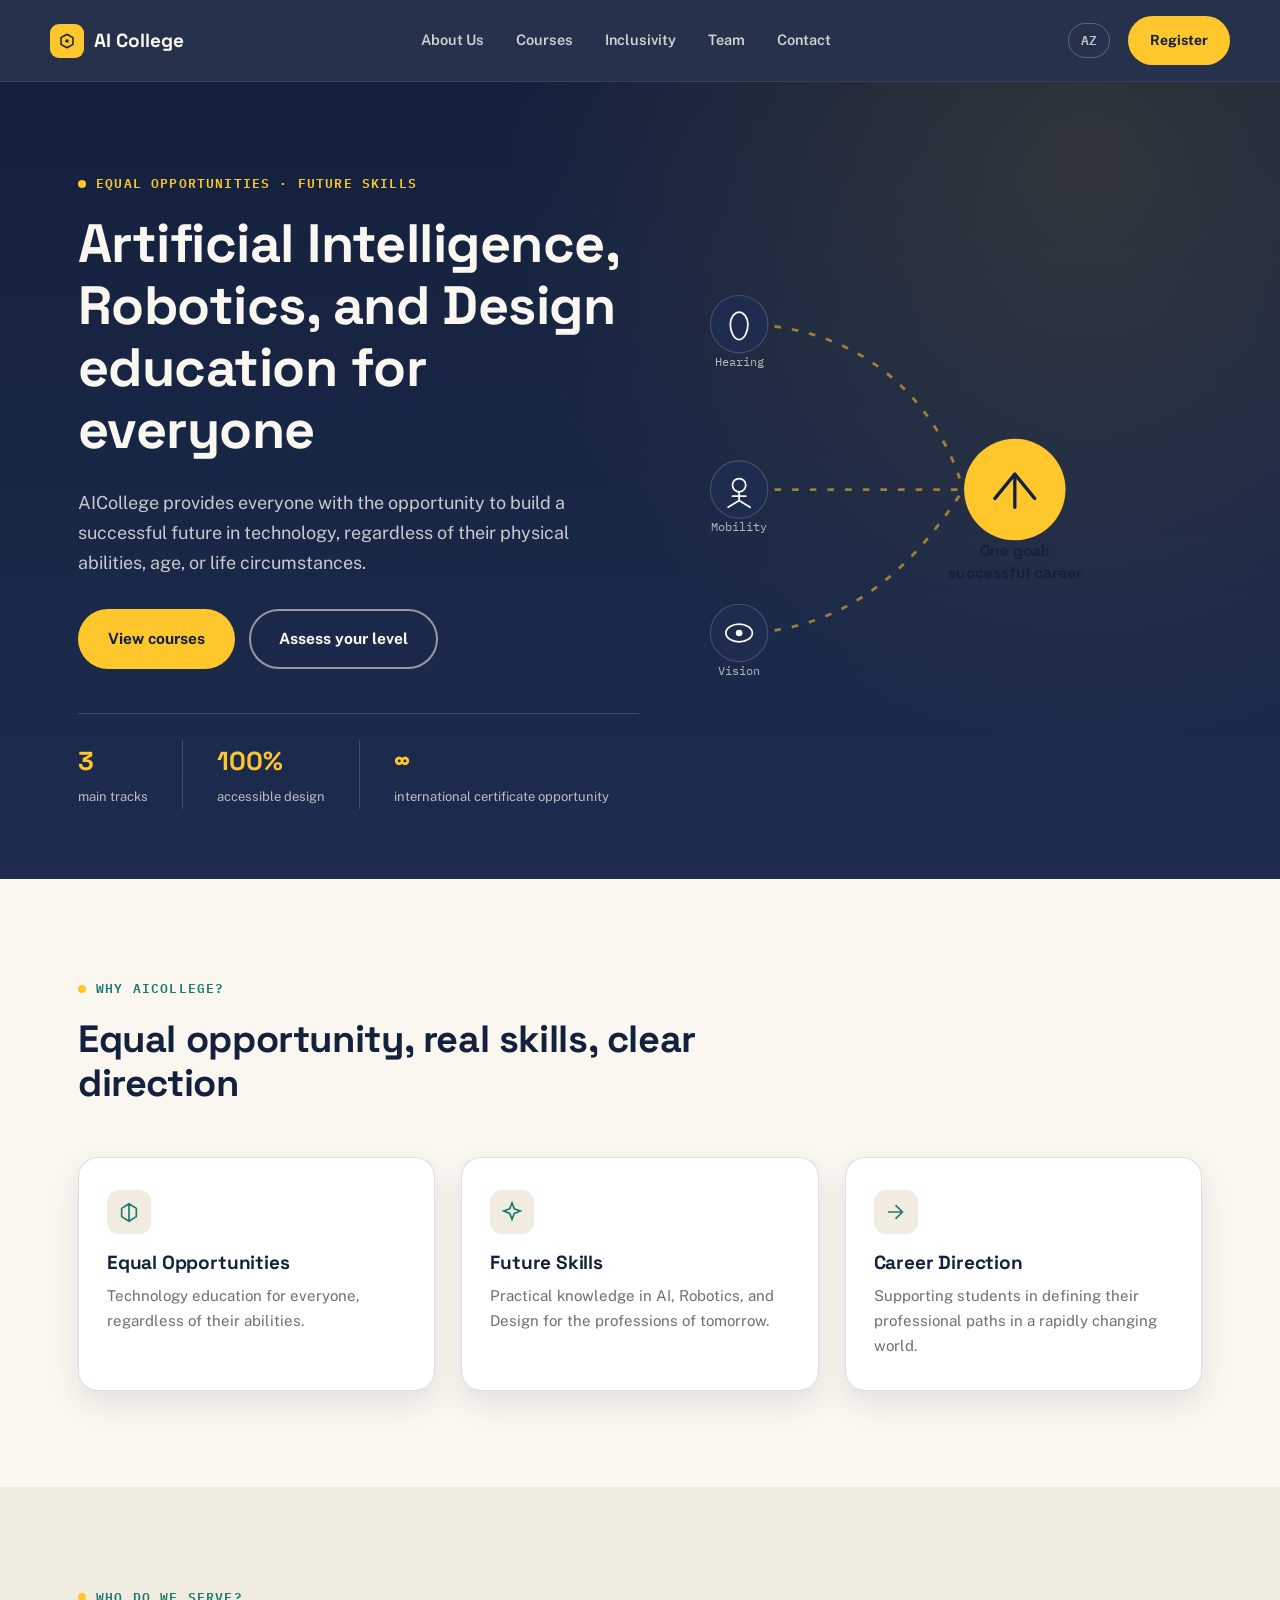
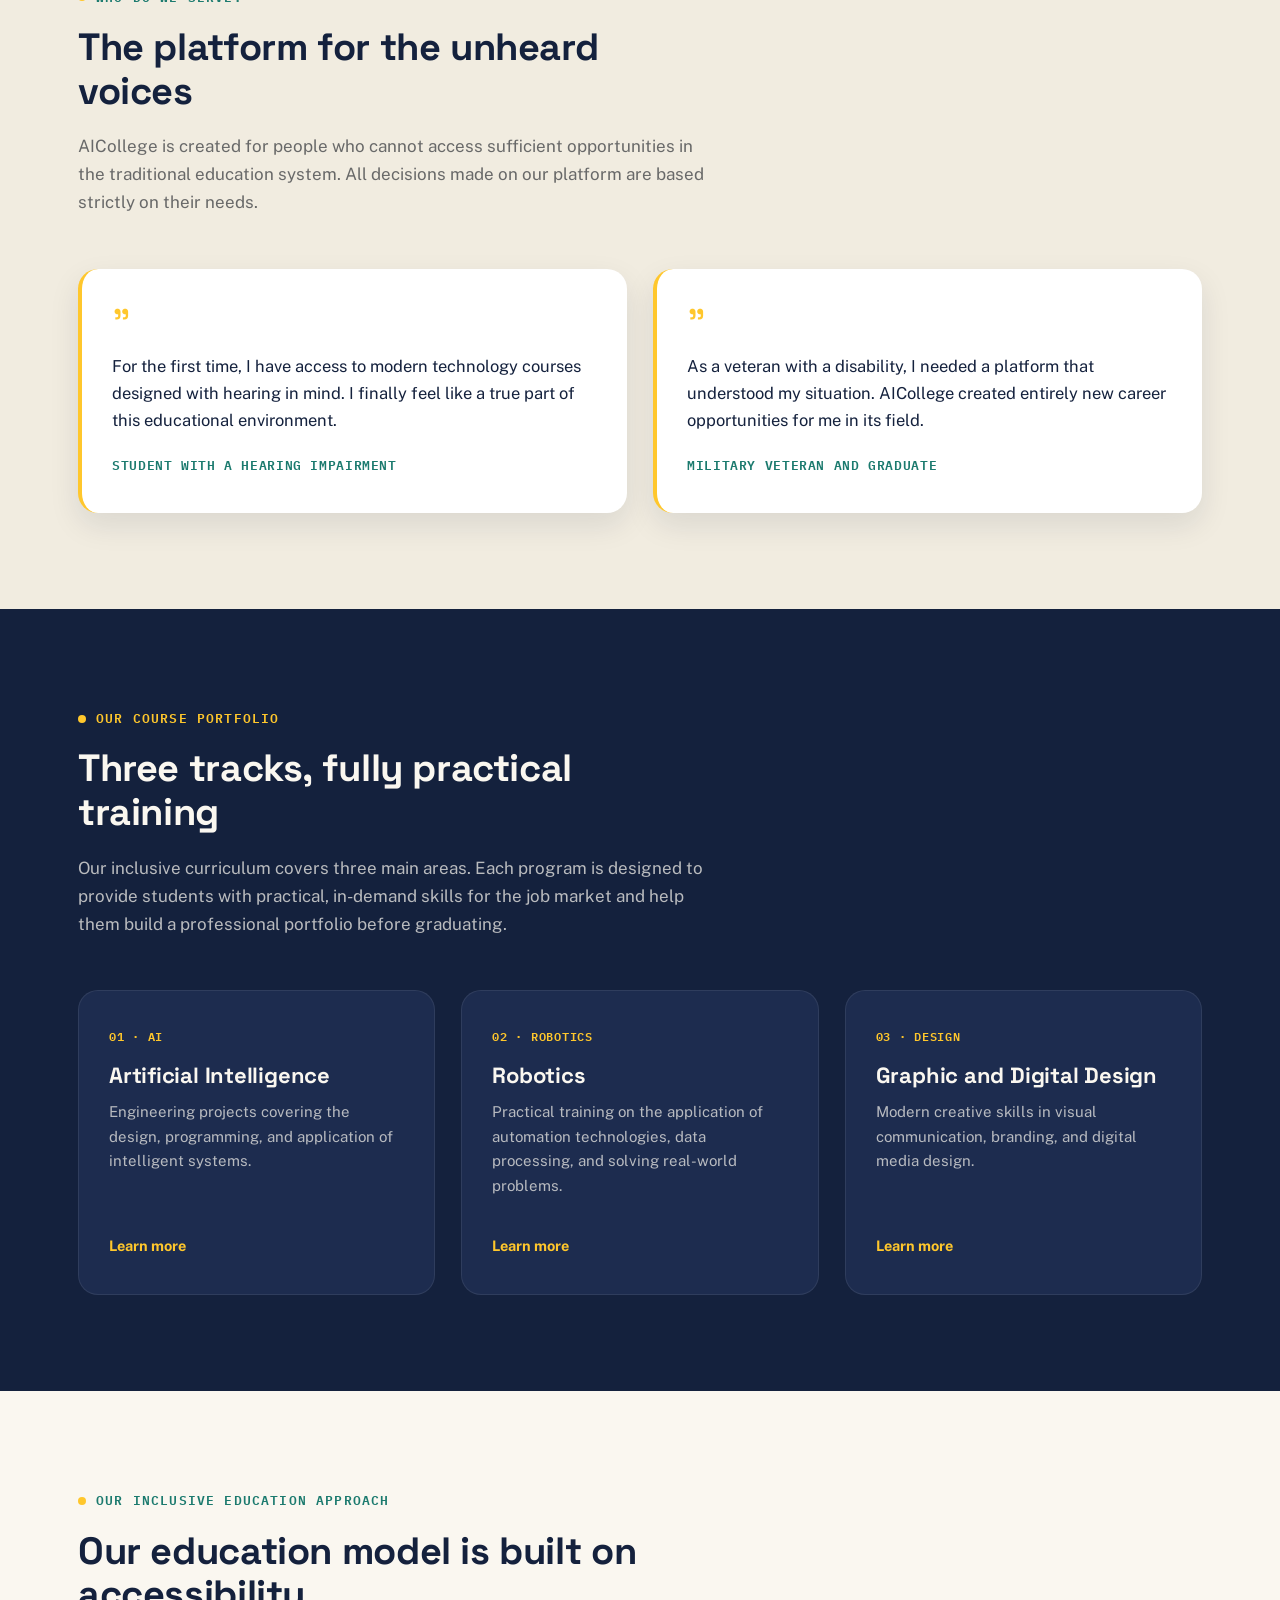
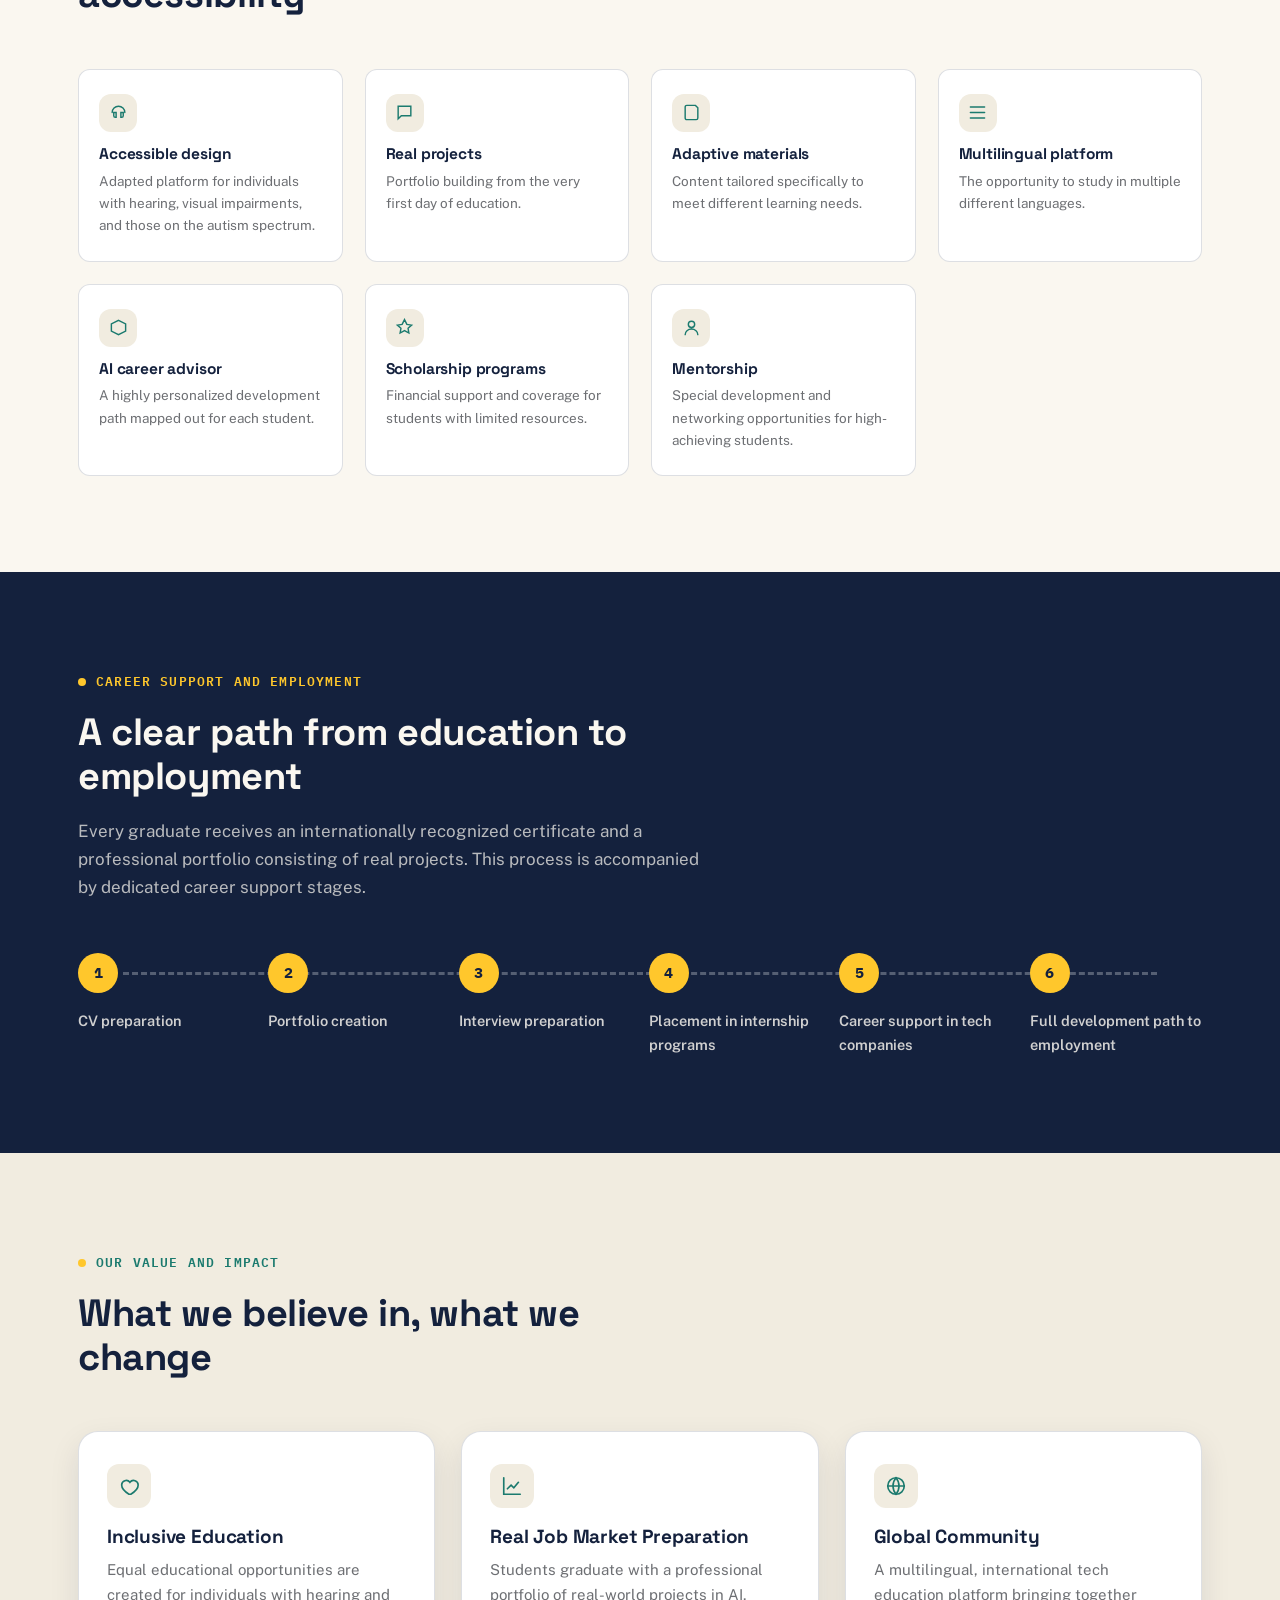
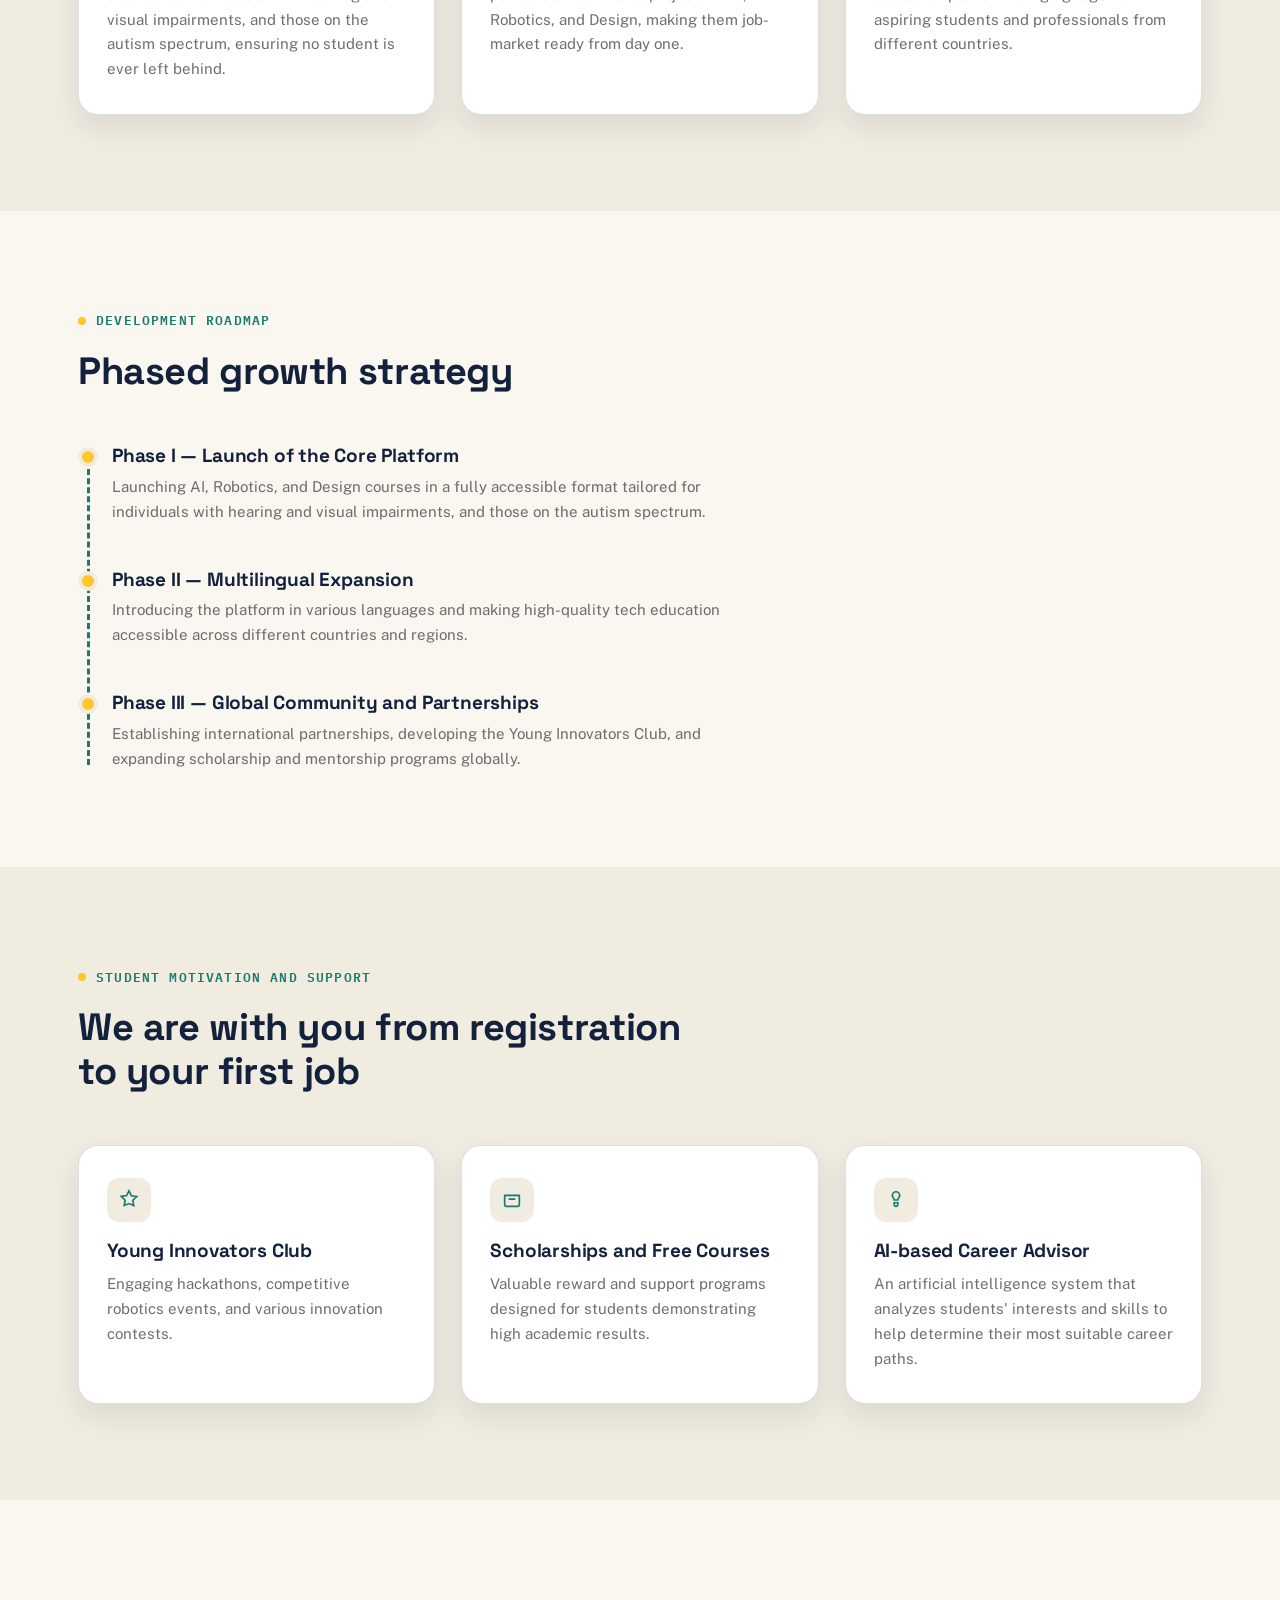
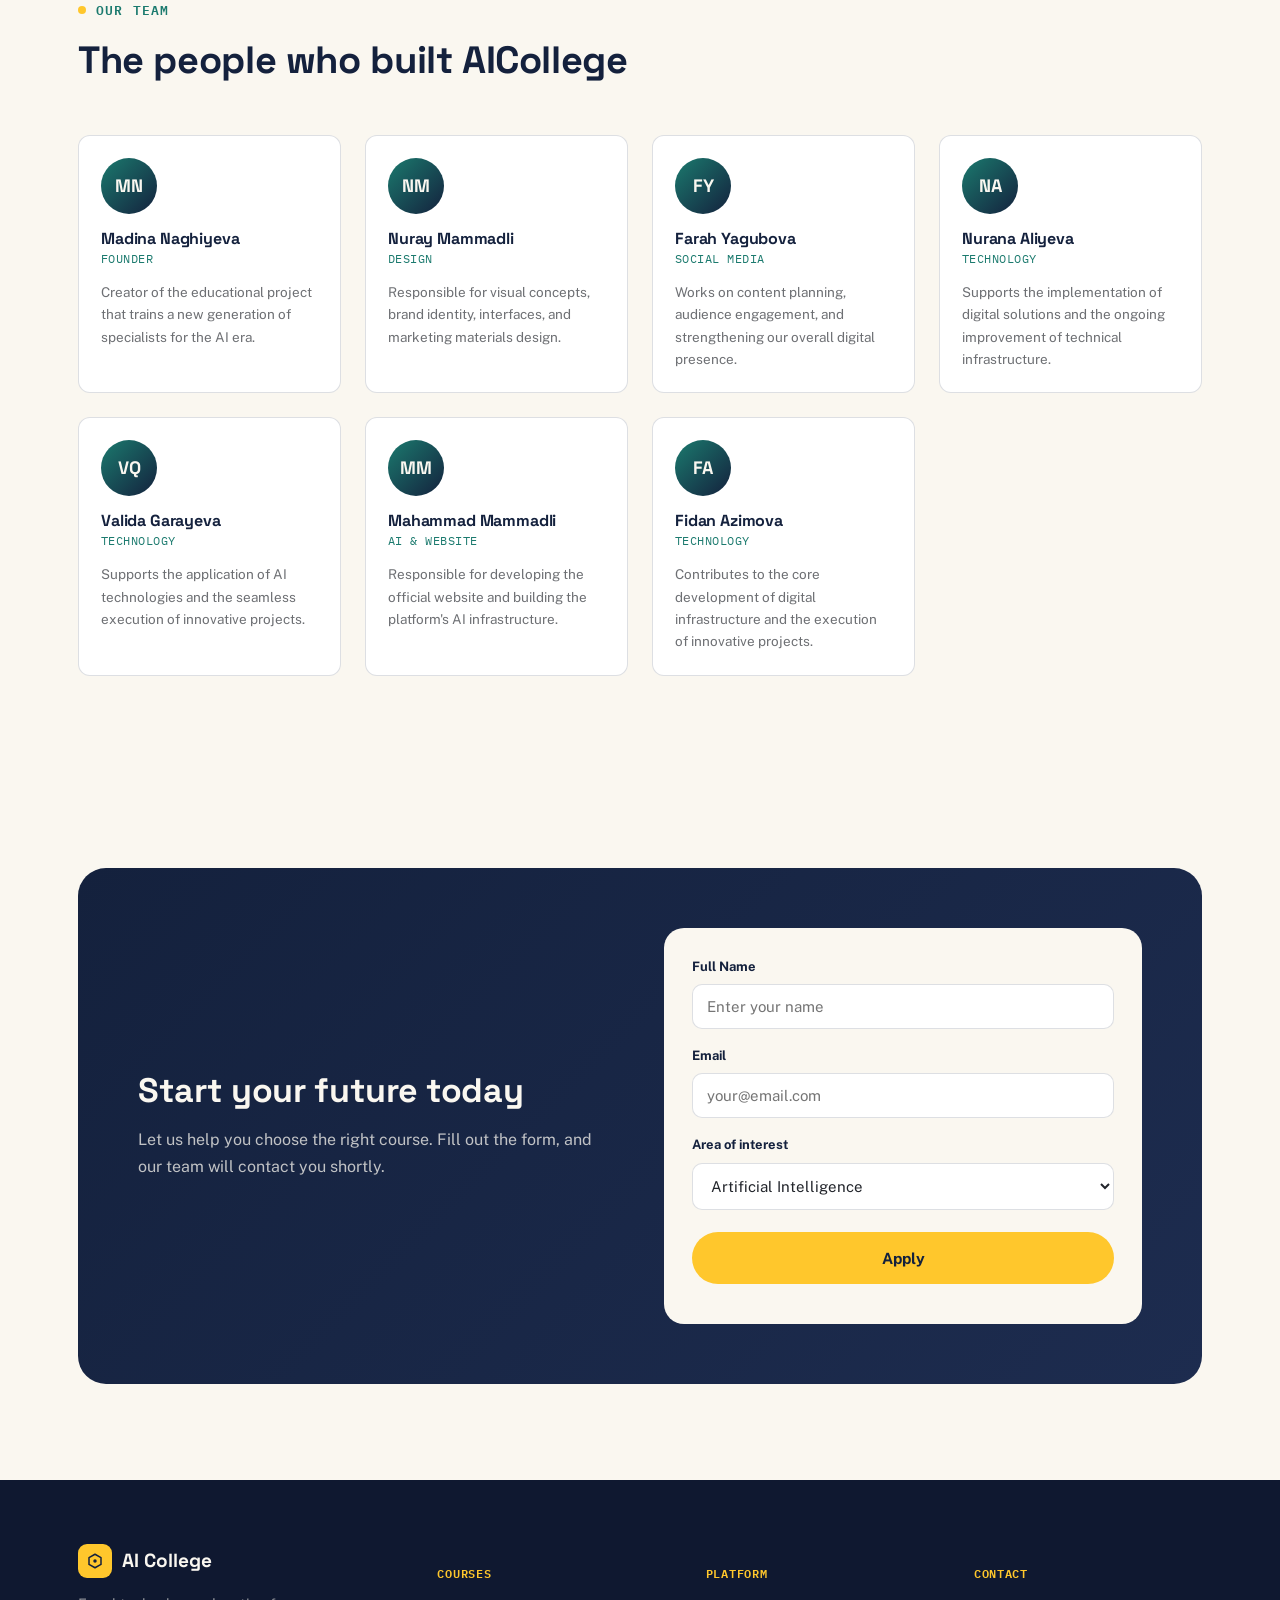
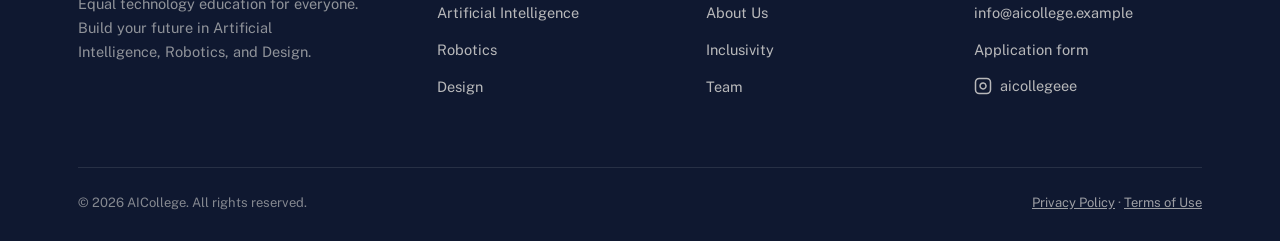
==== commit 7578c36e: "adding instagram account" ====
--- a/index.html
+++ b/index.html
@@ -33,7 +33,7 @@
       </ul>
     </nav>
     <div class="nav-right">
-      <a href="index-az.html" class="lang-pill" style="text-decoration:none;">AZ</a>
+      <a href="az" class="lang-pill" style="text-decoration:none;">AZ</a>
       <a href="#contact" class="btn btn-primary" style="padding:11px 20px; font-size:14px;">Register</a>
   
       <button class="nav-toggle" id="navToggle" aria-label="Open Menu">
@@ -431,10 +431,22 @@
         </ul>
       </div>
       <div class="foot-col">
-        <h5>Contact</h5>
+        <h5>Contact</h5> <!-- Azərbaycanca faylda "Əlaqə" -->
         <ul>
           <li><a href="mailto:info@aicollege.example">info@aicollege.example</a></li>
-          <li><a href="#contact">Application form</a></li>
+          <li><a href="#contact">Application form</a></li> <!-- Azərbaycanca faylda "Müraciət formu" -->
+          
+          <!-- İNSTAGRAM LOGOSU VƏ LİNKİ BURA ƏLAVƏ OLUNUR -->
+          <li class="foot-social">
+            <a href="https://www.instagram.com/aicollegeee" target="_blank" rel="noopener noreferrer" aria-label="Instagram">
+              <svg viewBox="0 0 24 24" fill="none" stroke="currentColor" stroke-width="2" stroke-linecap="round" stroke-linejoin="round" class="instagram-icon">
+                <rect x="2" y="2" width="20" height="20" rx="5" ry="5"></rect>
+                <path d="M16 11.37A4 4 0 1 1 12.63 8 4 4 0 0 1 16 11.37z"></rect>
+                <line x1="17.5" y1="6.5" x2="17.51" y2="6.5"></line>
+              </svg>
+              <span>aicollegeee</span>
+            </a>
+          </li>
         </ul>
       </div>
     </div>
--- a/style.css
+++ b/style.css
@@ -468,3 +468,22 @@
     padding:12px 18px; z-index:100; font-weight:700; border-radius:0 0 10px 0;
   }
   .skip-link:focus{left:0;}
+/* Footer Instagram Stil tənzimləmələri */
+.foot-social a {
+  display: inline-flex;
+  align-items: center;
+  gap: 8px; /* Loqo ilə yazı arasındakı məsafə */
+  text-decoration: none;
+  transition: color 0.2s ease;
+}
+
+.instagram-icon {
+  width: 18px;
+  height: 18px;
+  vertical-align: middle;
+}
+
+/* Üzərinə gələndə (Hover) effekt */
+.foot-social a:hover {
+  color: #E1306C; /* İnstagram-ın rəsmi çəhrayı-qırmızı rəngi */
+}
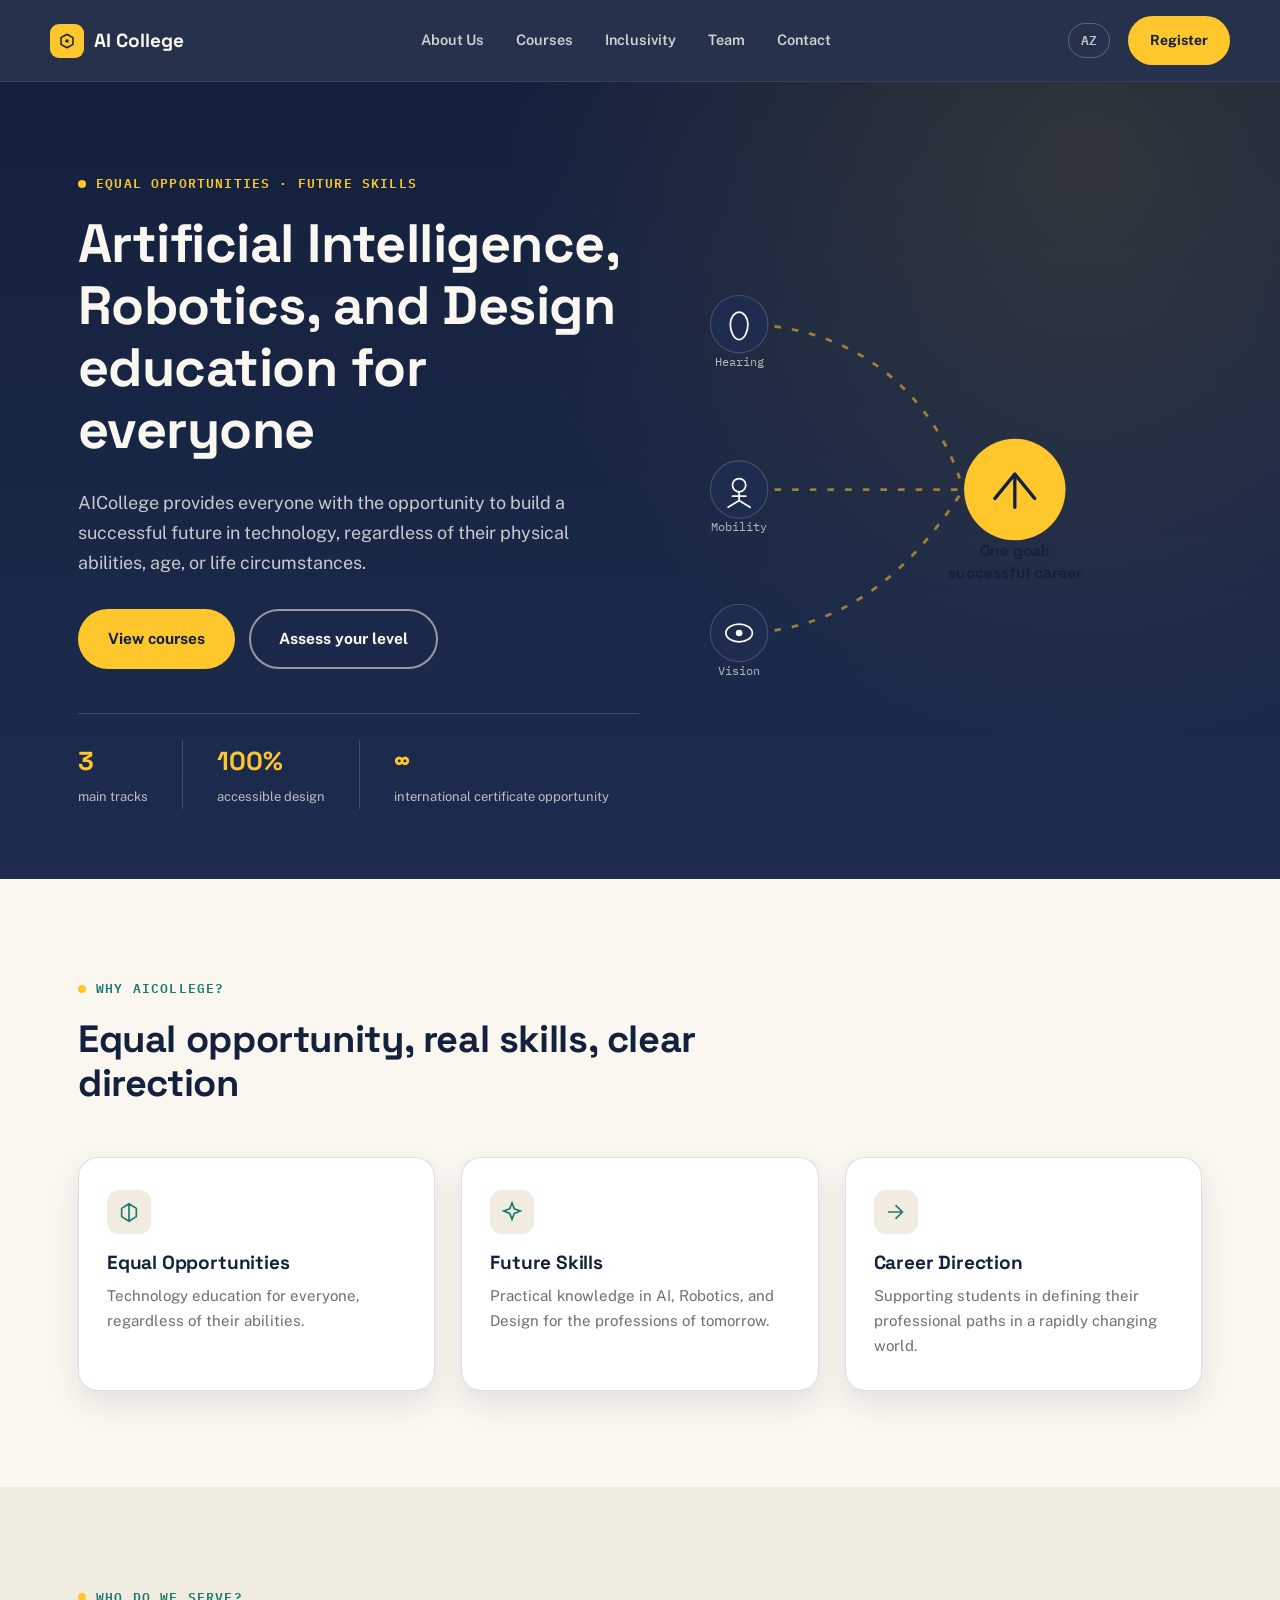
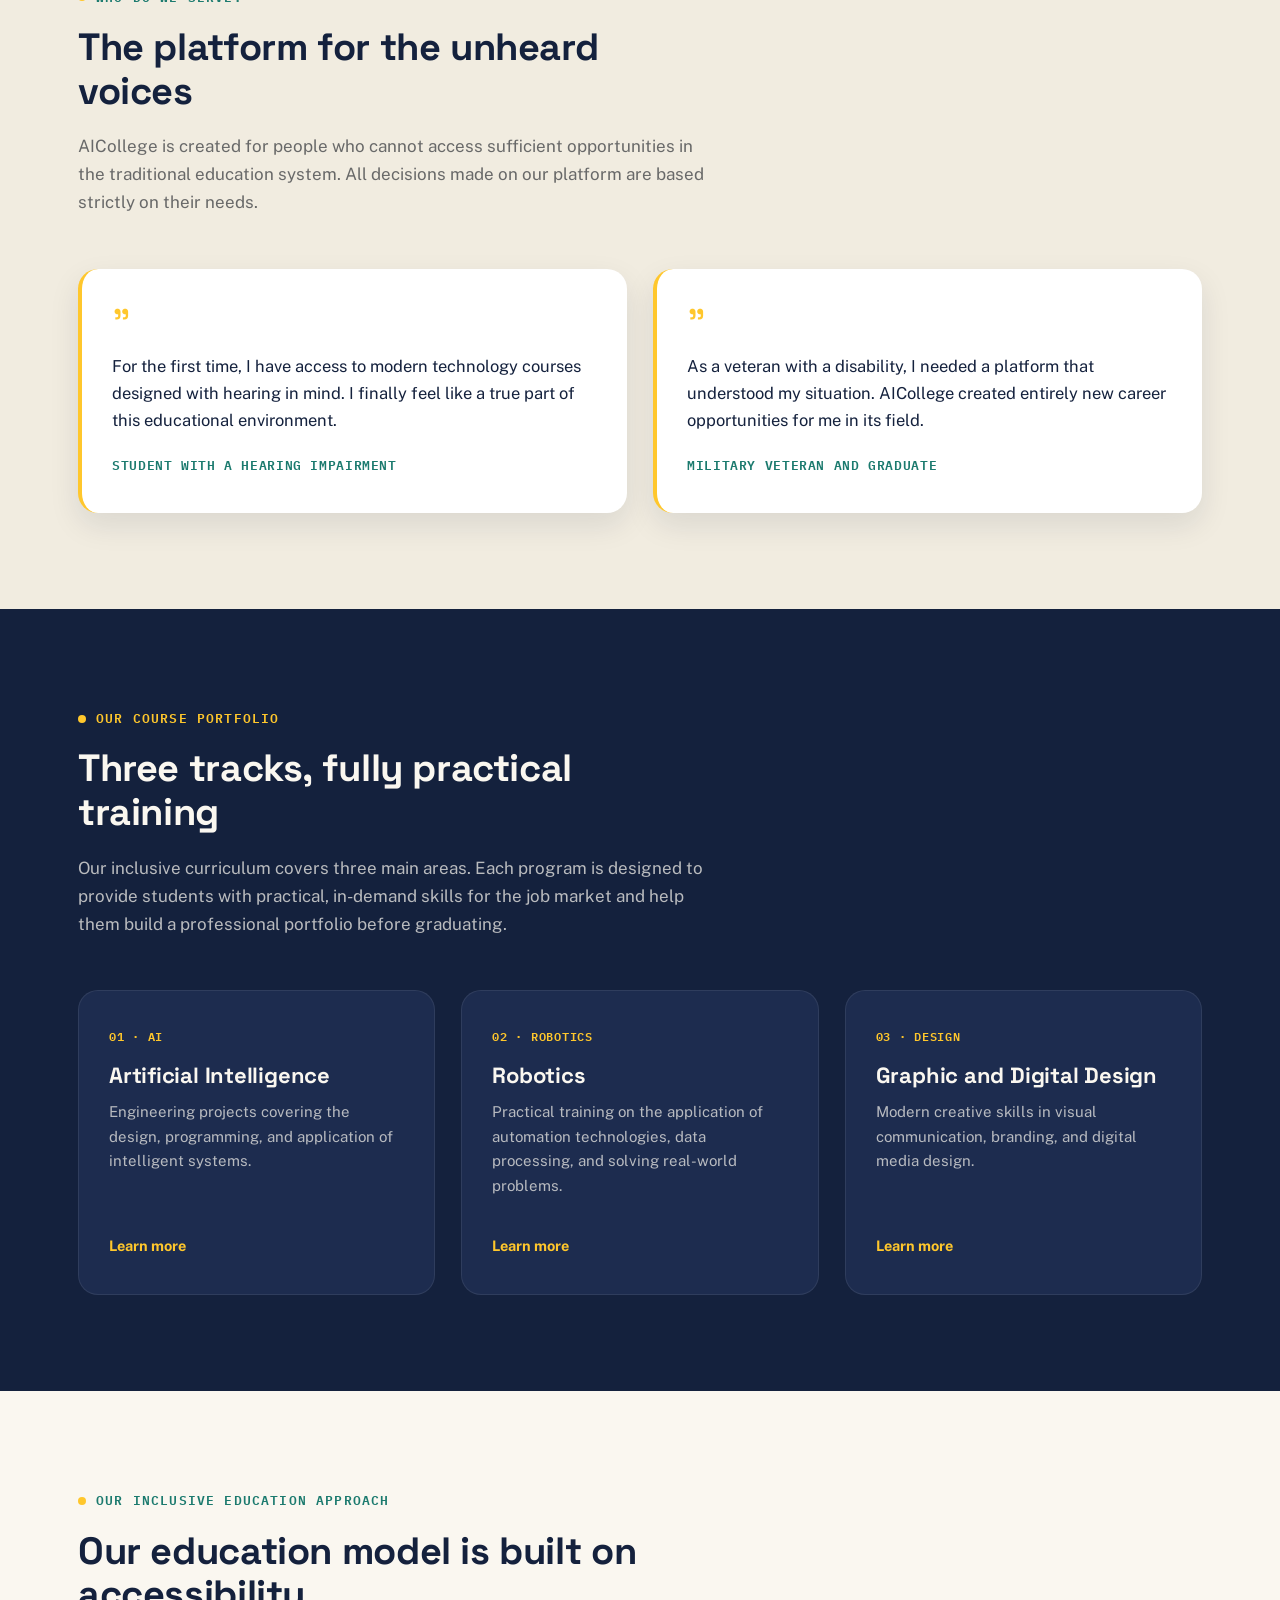
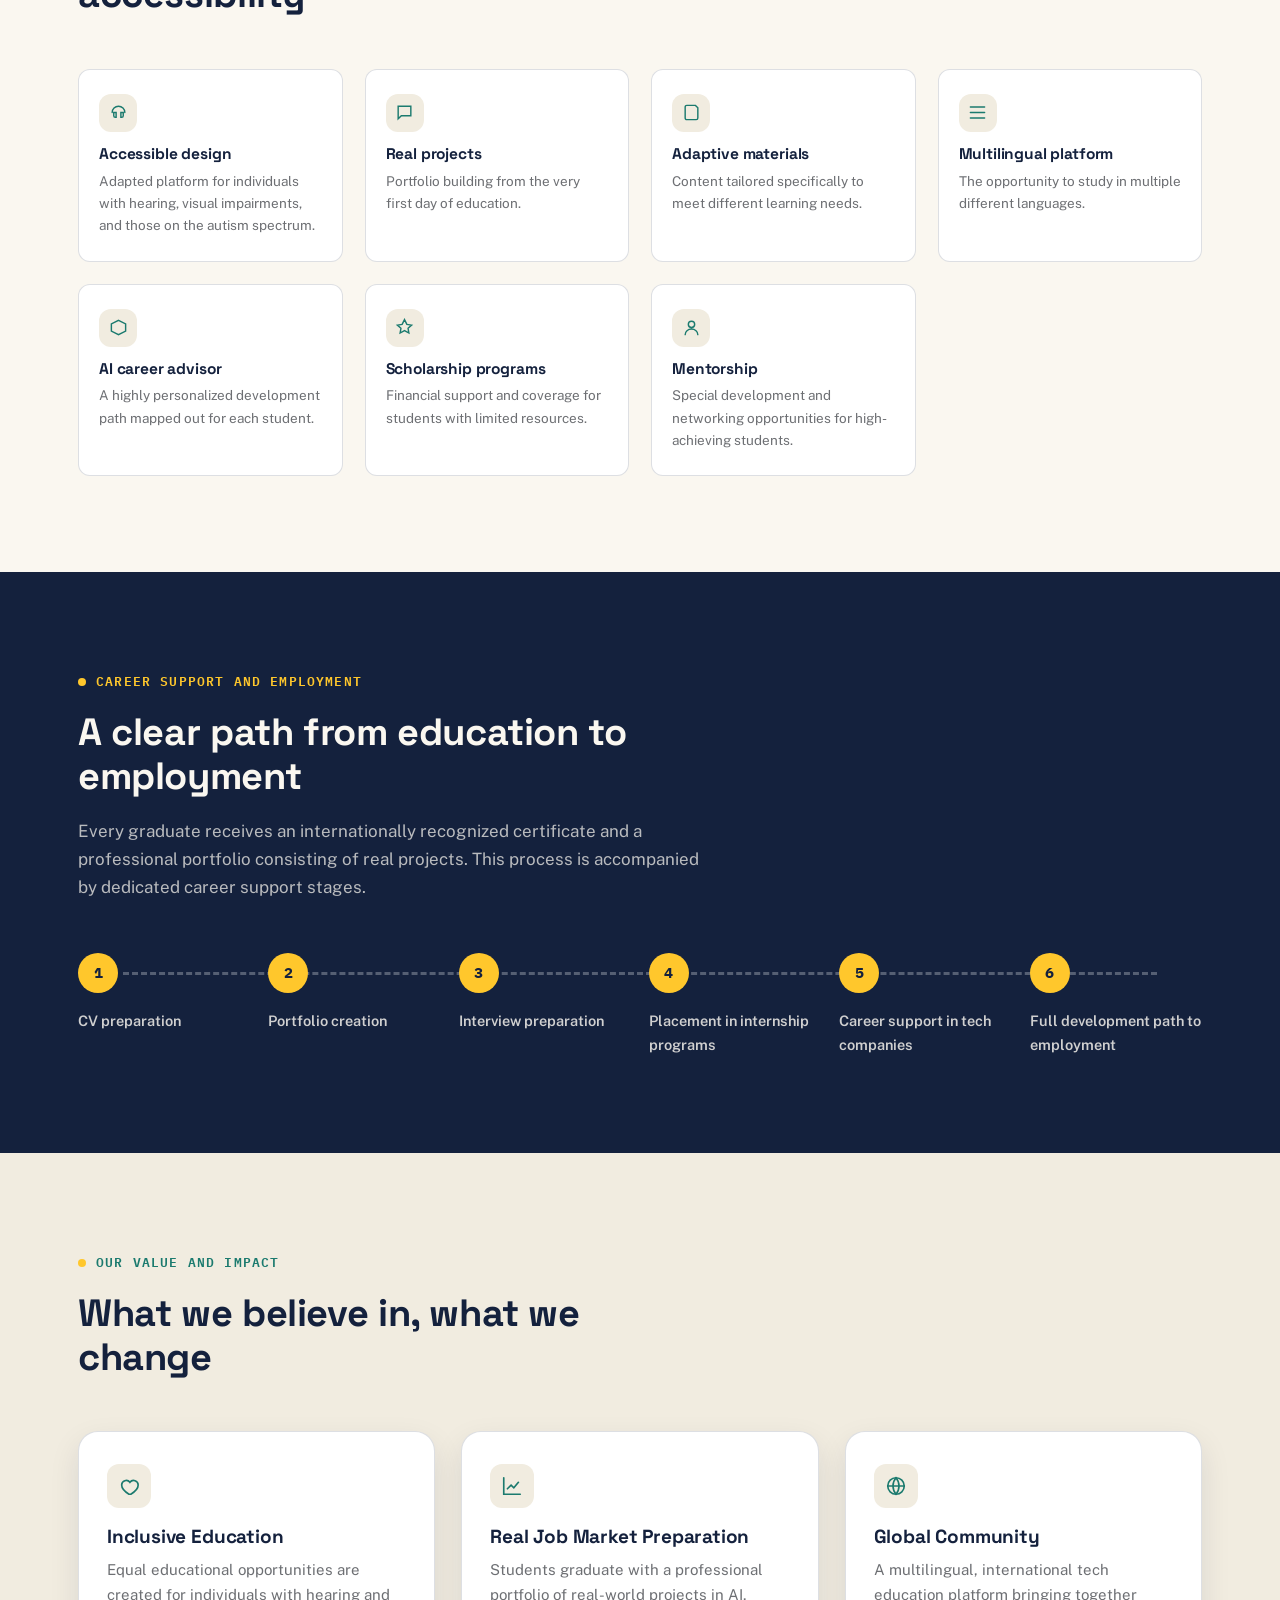
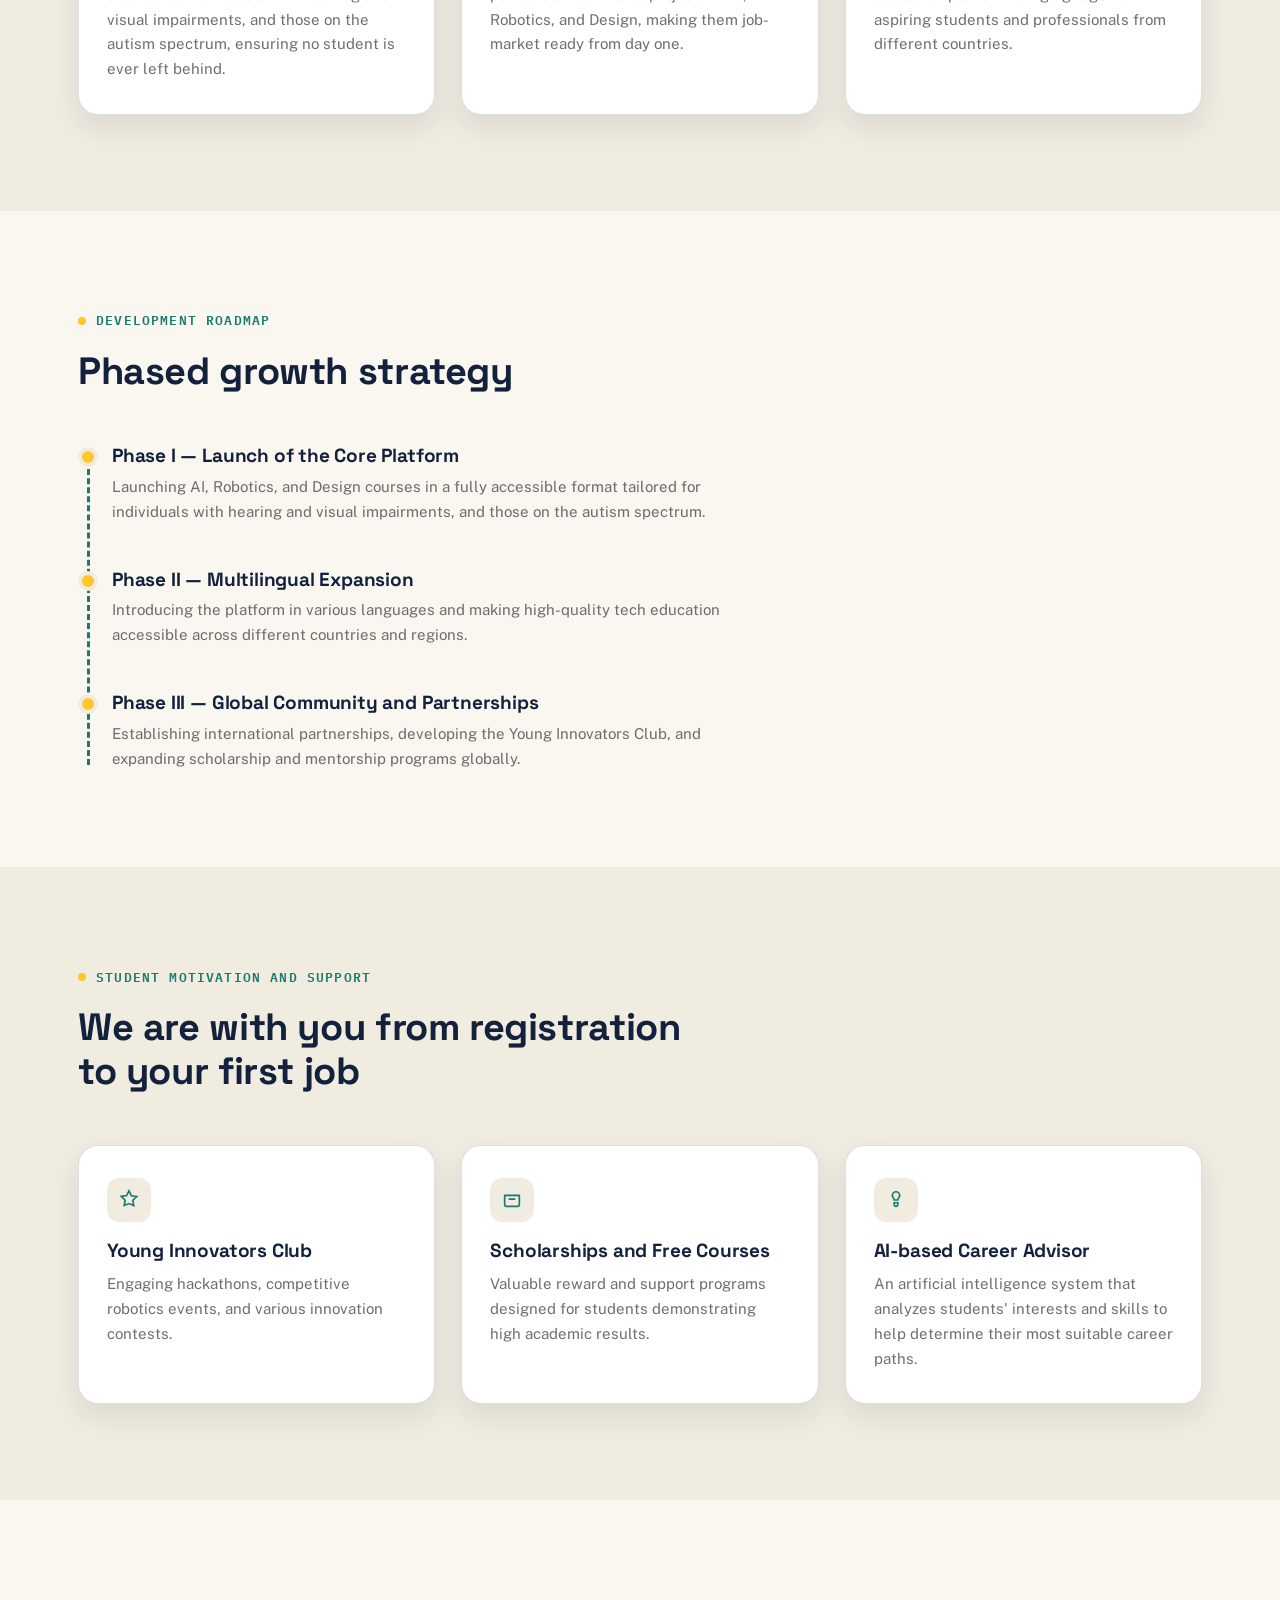
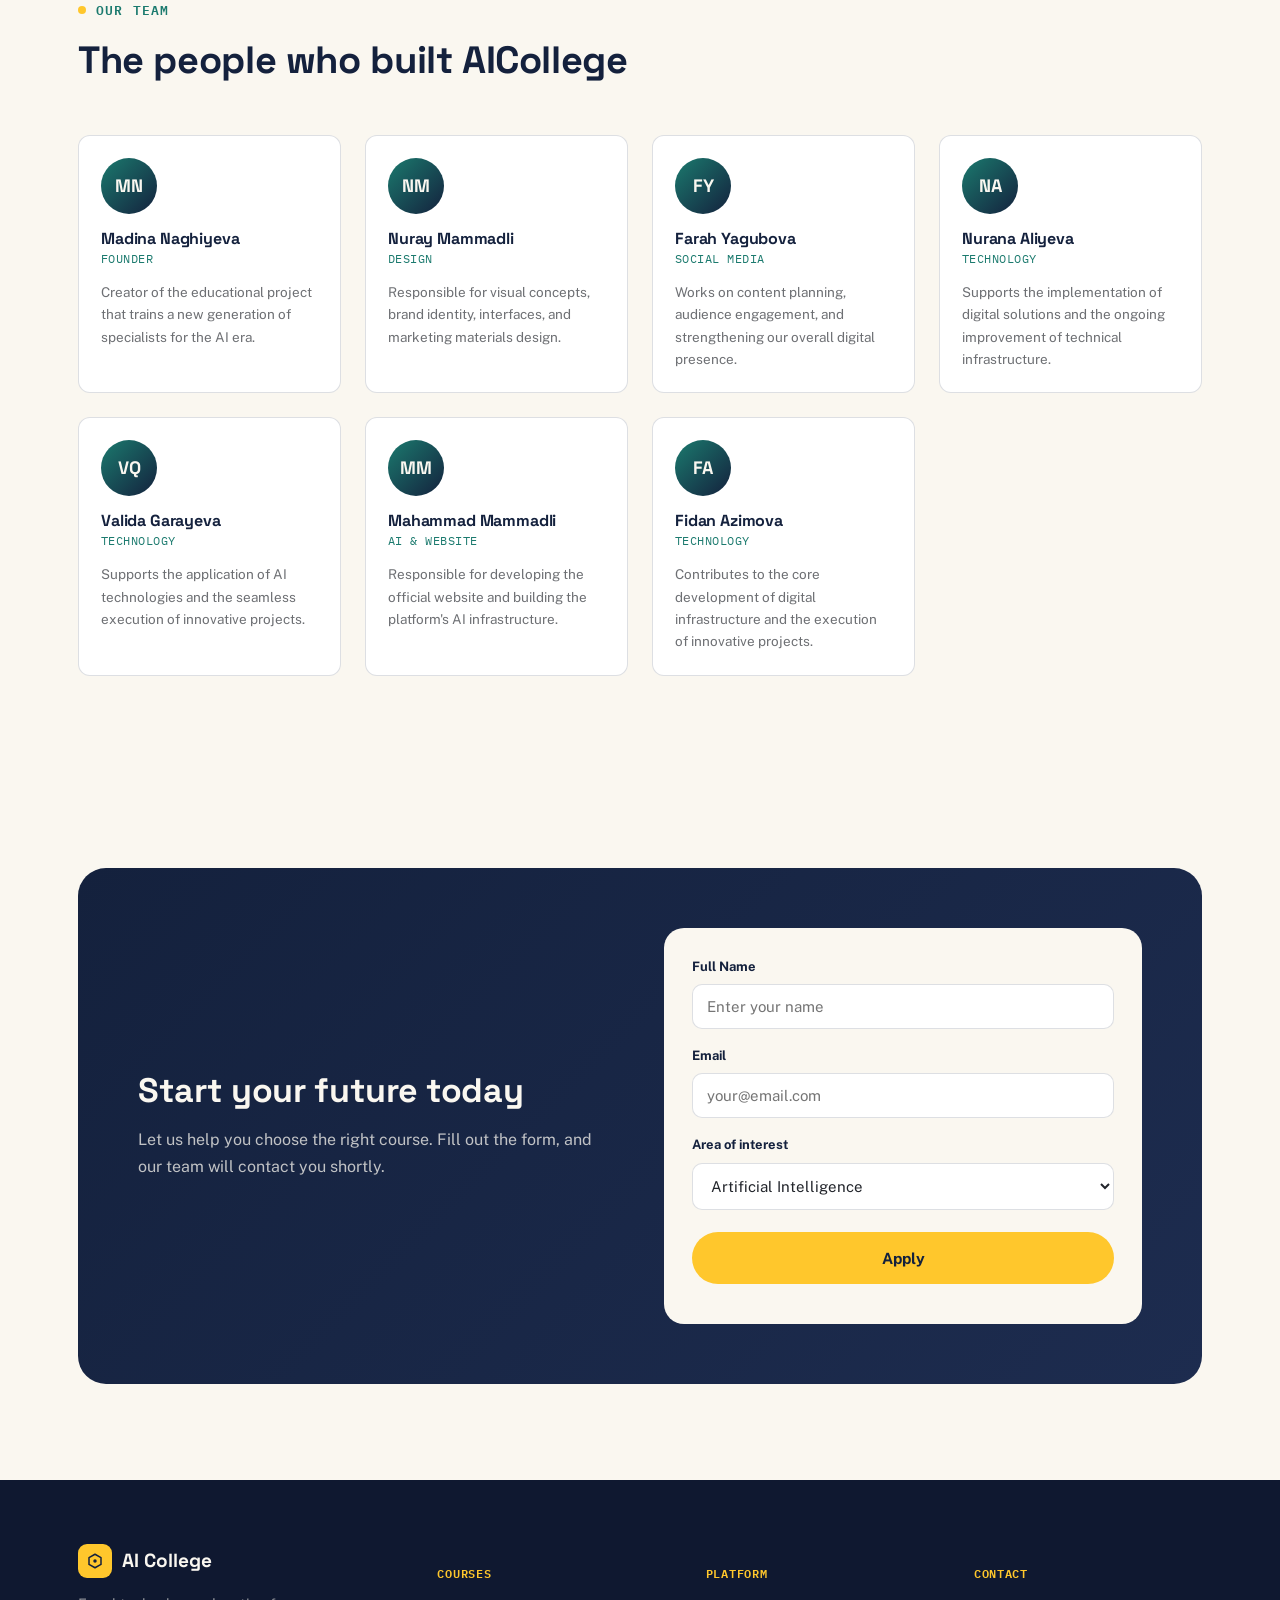
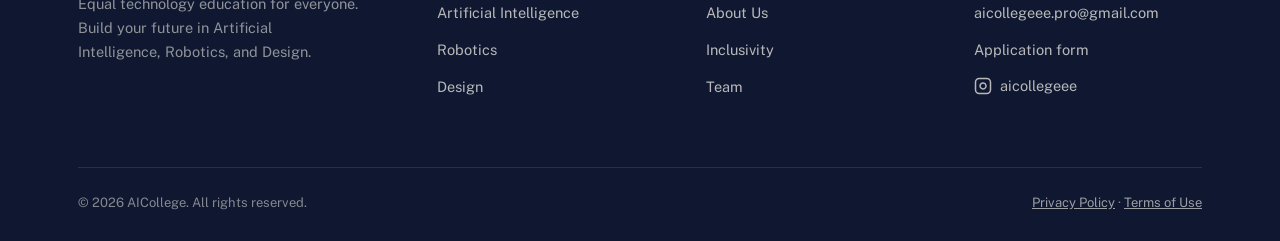
==== commit 22ba0f26: "adding gmail" ====
--- a/index.html
+++ b/index.html
@@ -433,7 +433,7 @@
       <div class="foot-col">
         <h5>Contact</h5> <!-- Azərbaycanca faylda "Əlaqə" -->
         <ul>
-          <li><a href="mailto:info@aicollege.example">info@aicollege.example</a></li>
+          <li><a href="mailto:aicollegeee.pro@gmail.com">aicollegeee.pro@gmail.com</a></li>
           <li><a href="#contact">Application form</a></li> <!-- Azərbaycanca faylda "Müraciət formu" -->
           
           <!-- İNSTAGRAM LOGOSU VƏ LİNKİ BURA ƏLAVƏ OLUNUR -->
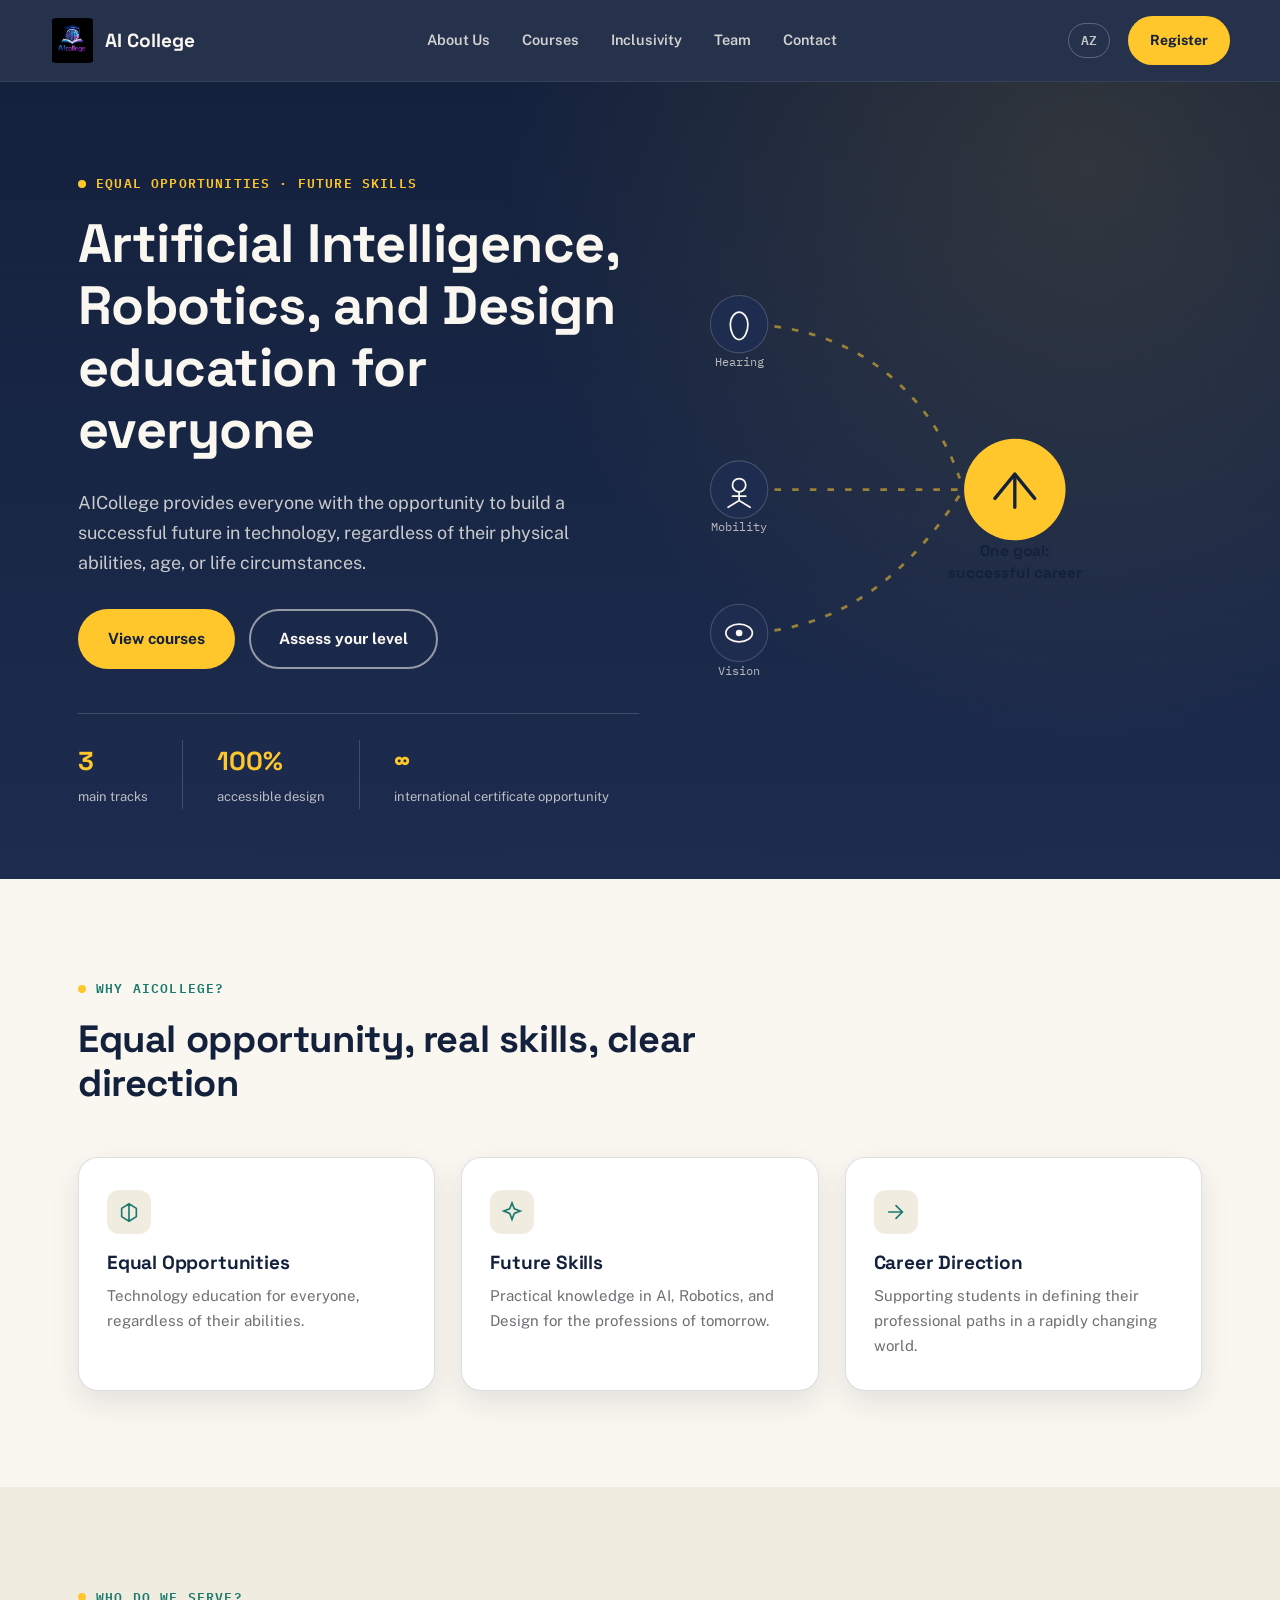
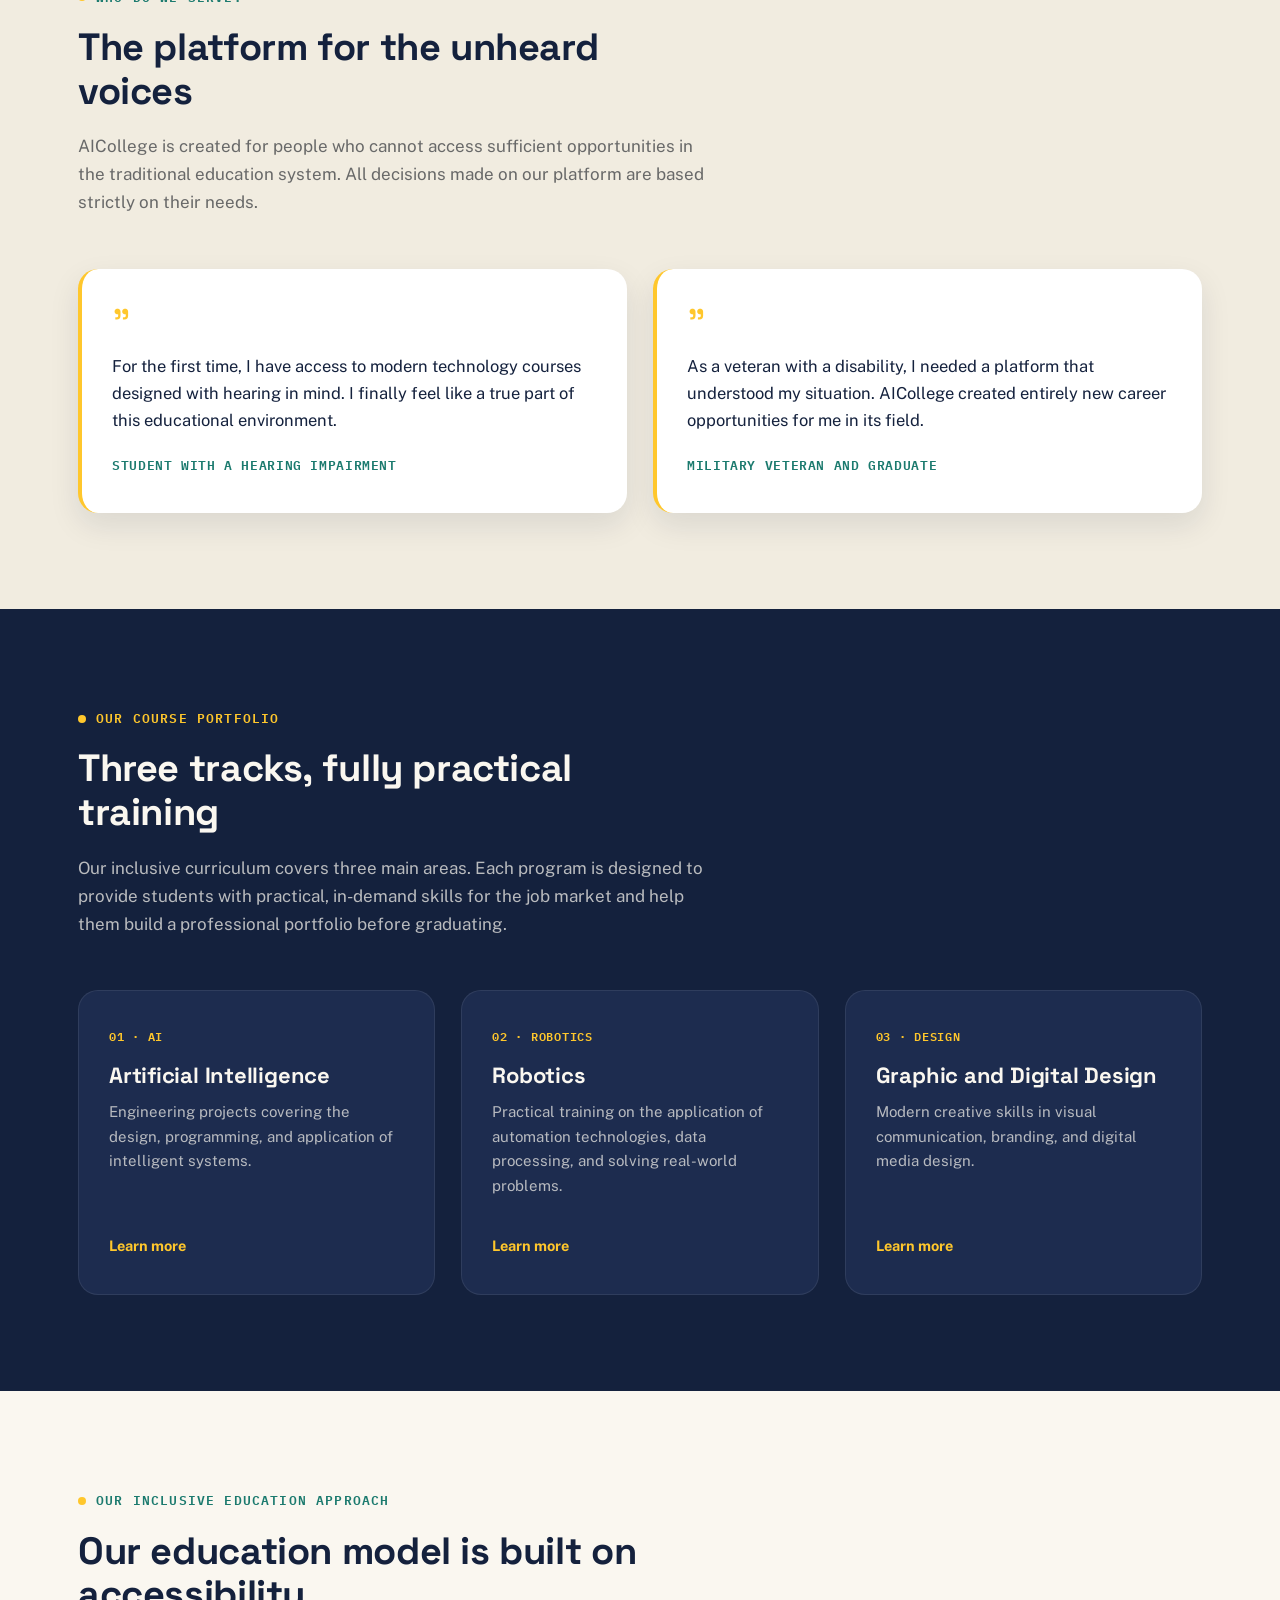
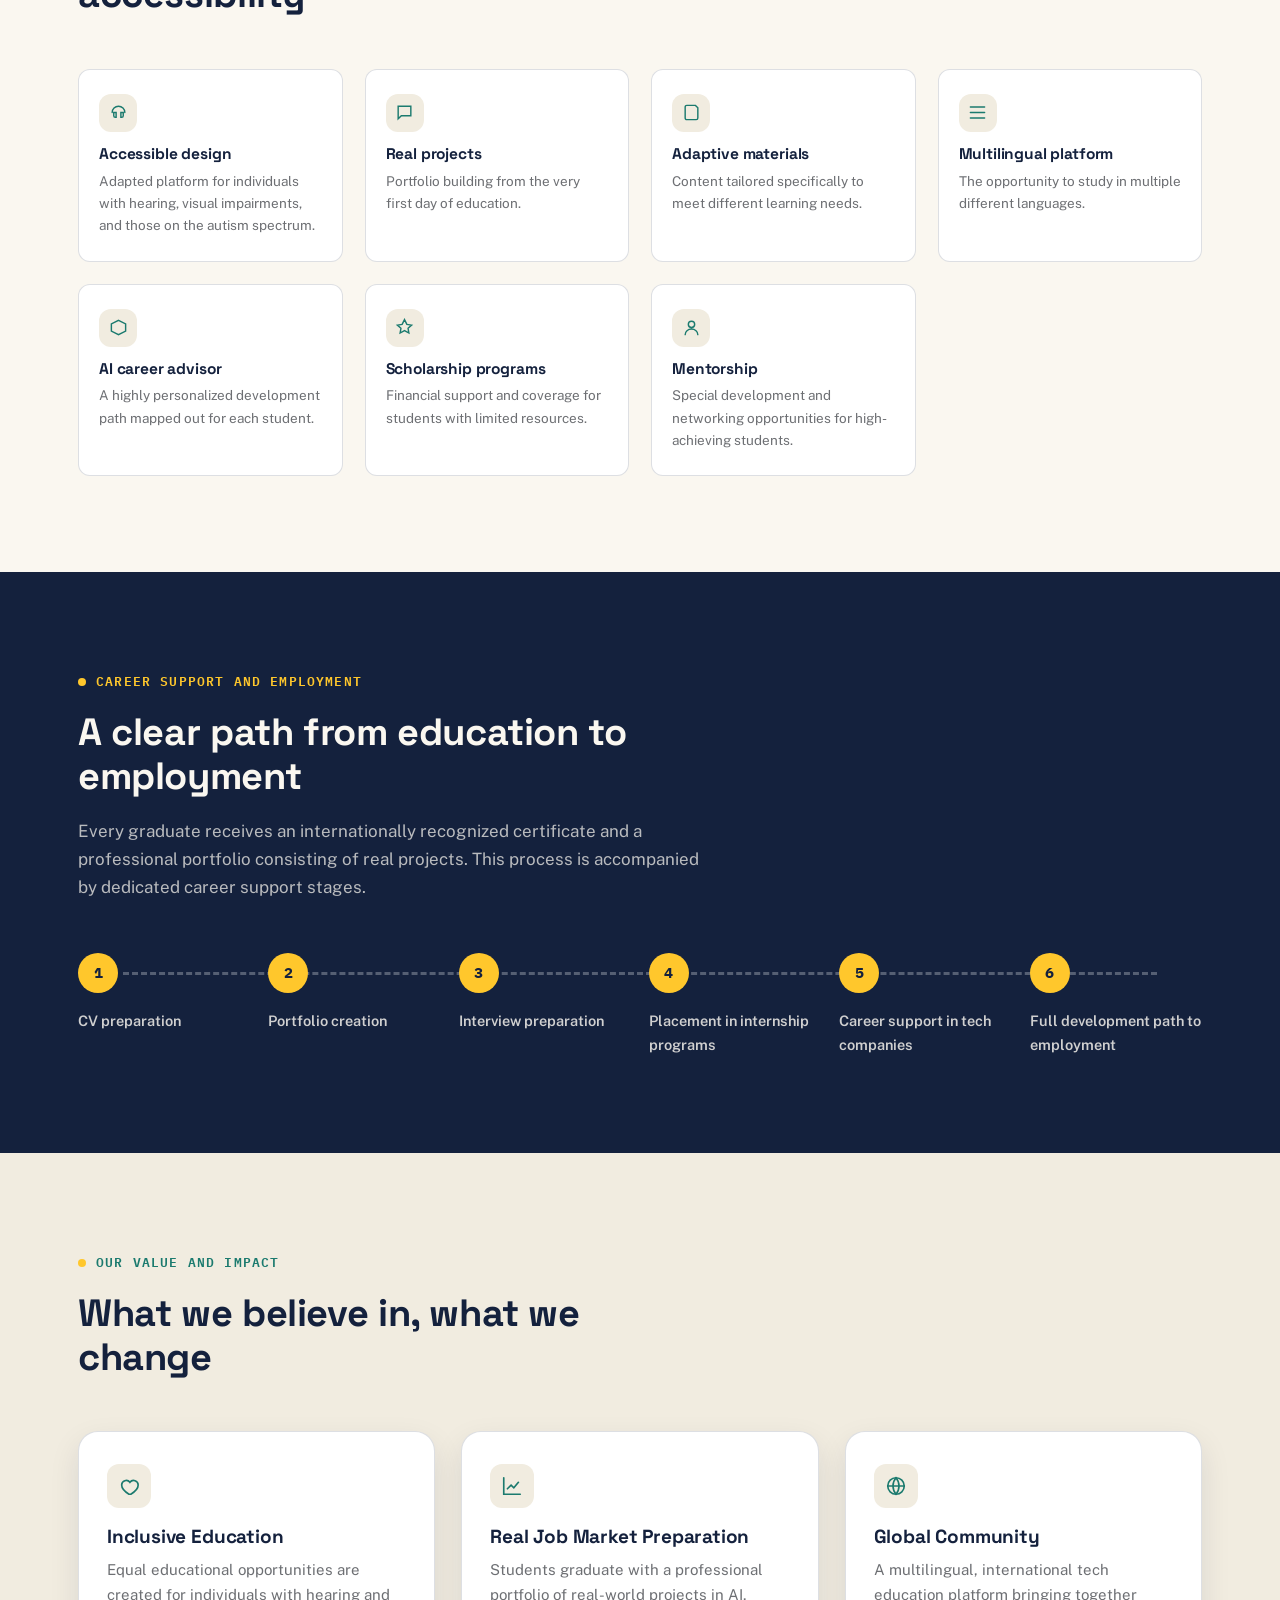
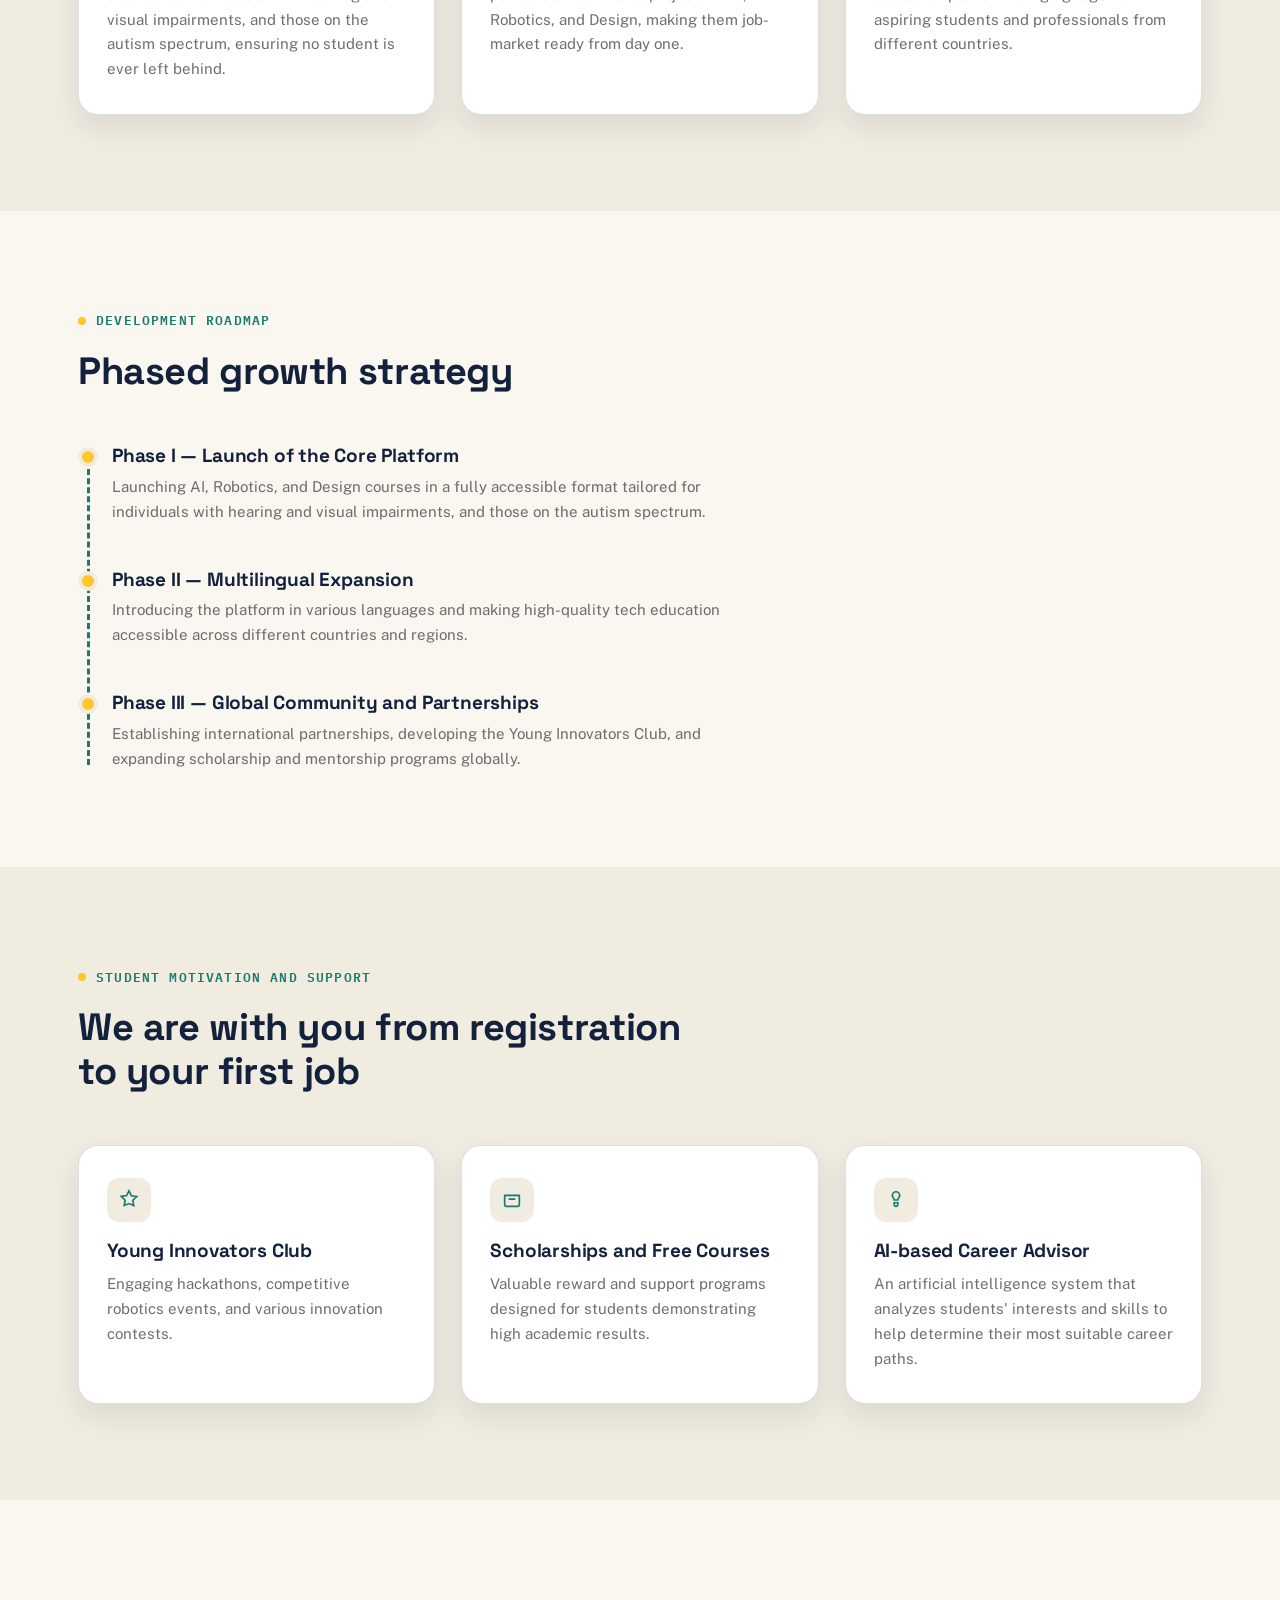
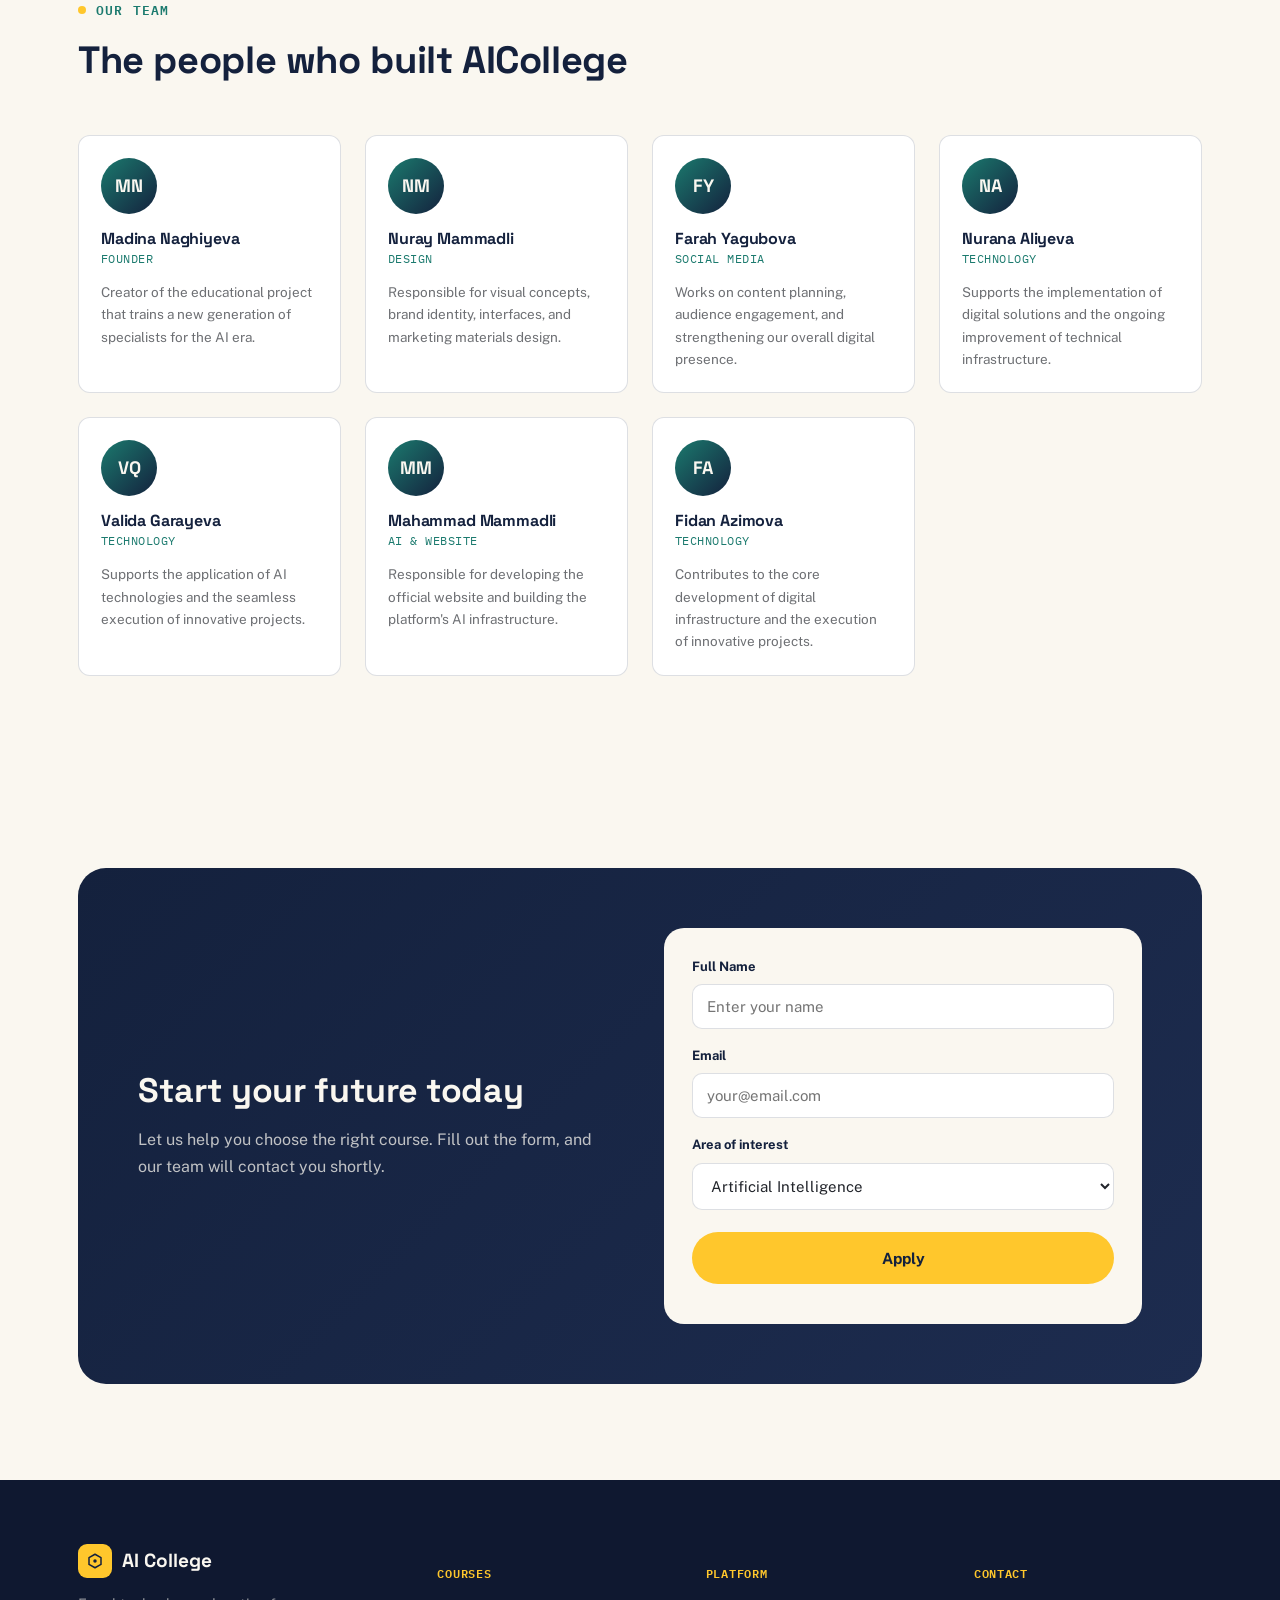
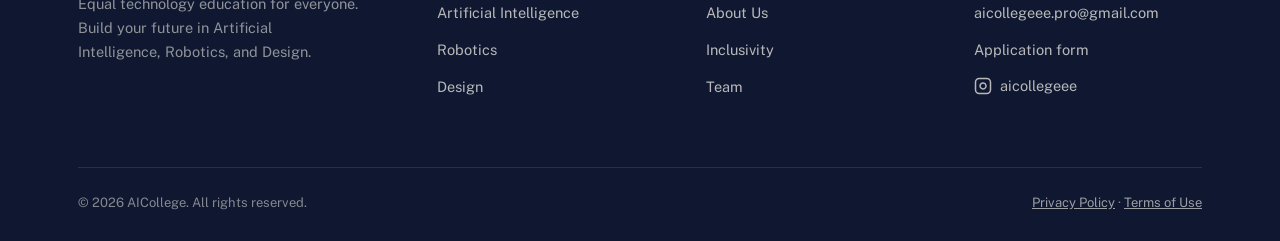
==== commit c92d1d92: "fixing problems and adding logo" ====
--- a/index.html
+++ b/index.html
@@ -4,12 +4,14 @@
   <meta charset="UTF-8">
   <meta name="viewport" content="width=device-width, initial-scale=1.0">
   <title>AICollege — Technology education for everyone</title>
+  <link rel="icon" type="image/jpeg" href="logo.jpeg">
   <meta name="description" content="AICollege — An inclusive, accessible online education platform in the fields of Artificial Intelligence, Robotics, and Design.">
   <meta name="keywords" content="AICollege, aicollege, artificial intelligence, robotics, design, tech education, online education">
   <link rel="preconnect" href="https://fonts.googleapis.com">
   <link rel="preconnect" href="https://fonts.gstatic.com" crossorigin>
   <link href="https://fonts.googleapis.com/css2?family=Space+Grotesk:wght@500;600;700&family=Public+Sans:wght@400;500;600;700&family=IBM+Plex+Mono:wght@500;600&display=swap" rel="stylesheet">
   <link rel="stylesheet" href="style.css">
+
 </head>
 <body>
 
@@ -18,9 +20,7 @@
 <header>
   <div class="wrap nav">
     <a href="#" class="logo">
-      <span class="logo-mark">
-        <svg viewBox="0 0 24 24" fill="none"><path d="M12 3L20 7.5V16.5L12 21L4 16.5V7.5L12 3Z" stroke="#14213D" stroke-width="2" stroke-linejoin="round"/><circle cx="12" cy="12" r="2.3" fill="#14213D"/></svg>
-      </span>
+      <img src="logo.jpeg" alt="AI College Logo" class="site-logo-img">
       AI College
     </a>
     <nav>
@@ -431,12 +431,10 @@
         </ul>
       </div>
       <div class="foot-col">
-        <h5>Contact</h5> <!-- Azərbaycanca faylda "Əlaqə" -->
+        <h5>Contact</h5> 
         <ul>
           <li><a href="mailto:aicollegeee.pro@gmail.com">aicollegeee.pro@gmail.com</a></li>
-          <li><a href="#contact">Application form</a></li> <!-- Azərbaycanca faylda "Müraciət formu" -->
-          
-          <!-- İNSTAGRAM LOGOSU VƏ LİNKİ BURA ƏLAVƏ OLUNUR -->
+          <li><a href="#contact">Application form</a></li> 
           <li class="foot-social">
             <a href="https://www.instagram.com/aicollegeee" target="_blank" rel="noopener noreferrer" aria-label="Instagram">
               <svg viewBox="0 0 24 24" fill="none" stroke="currentColor" stroke-width="2" stroke-linecap="round" stroke-linejoin="round" class="instagram-icon">
--- a/style.css
+++ b/style.css
@@ -486,4 +486,10 @@
 /* Üzərinə gələndə (Hover) effekt */
 .foot-social a:hover {
   color: #E1306C; /* İnstagram-ın rəsmi çəhrayı-qırmızı rəngi */
+}
+.site-logo-img, .logo img {
+  width: 45px !important;
+  height: 45px !important;
+  object-fit: contain !important;
+  border-radius: 6px;
 }
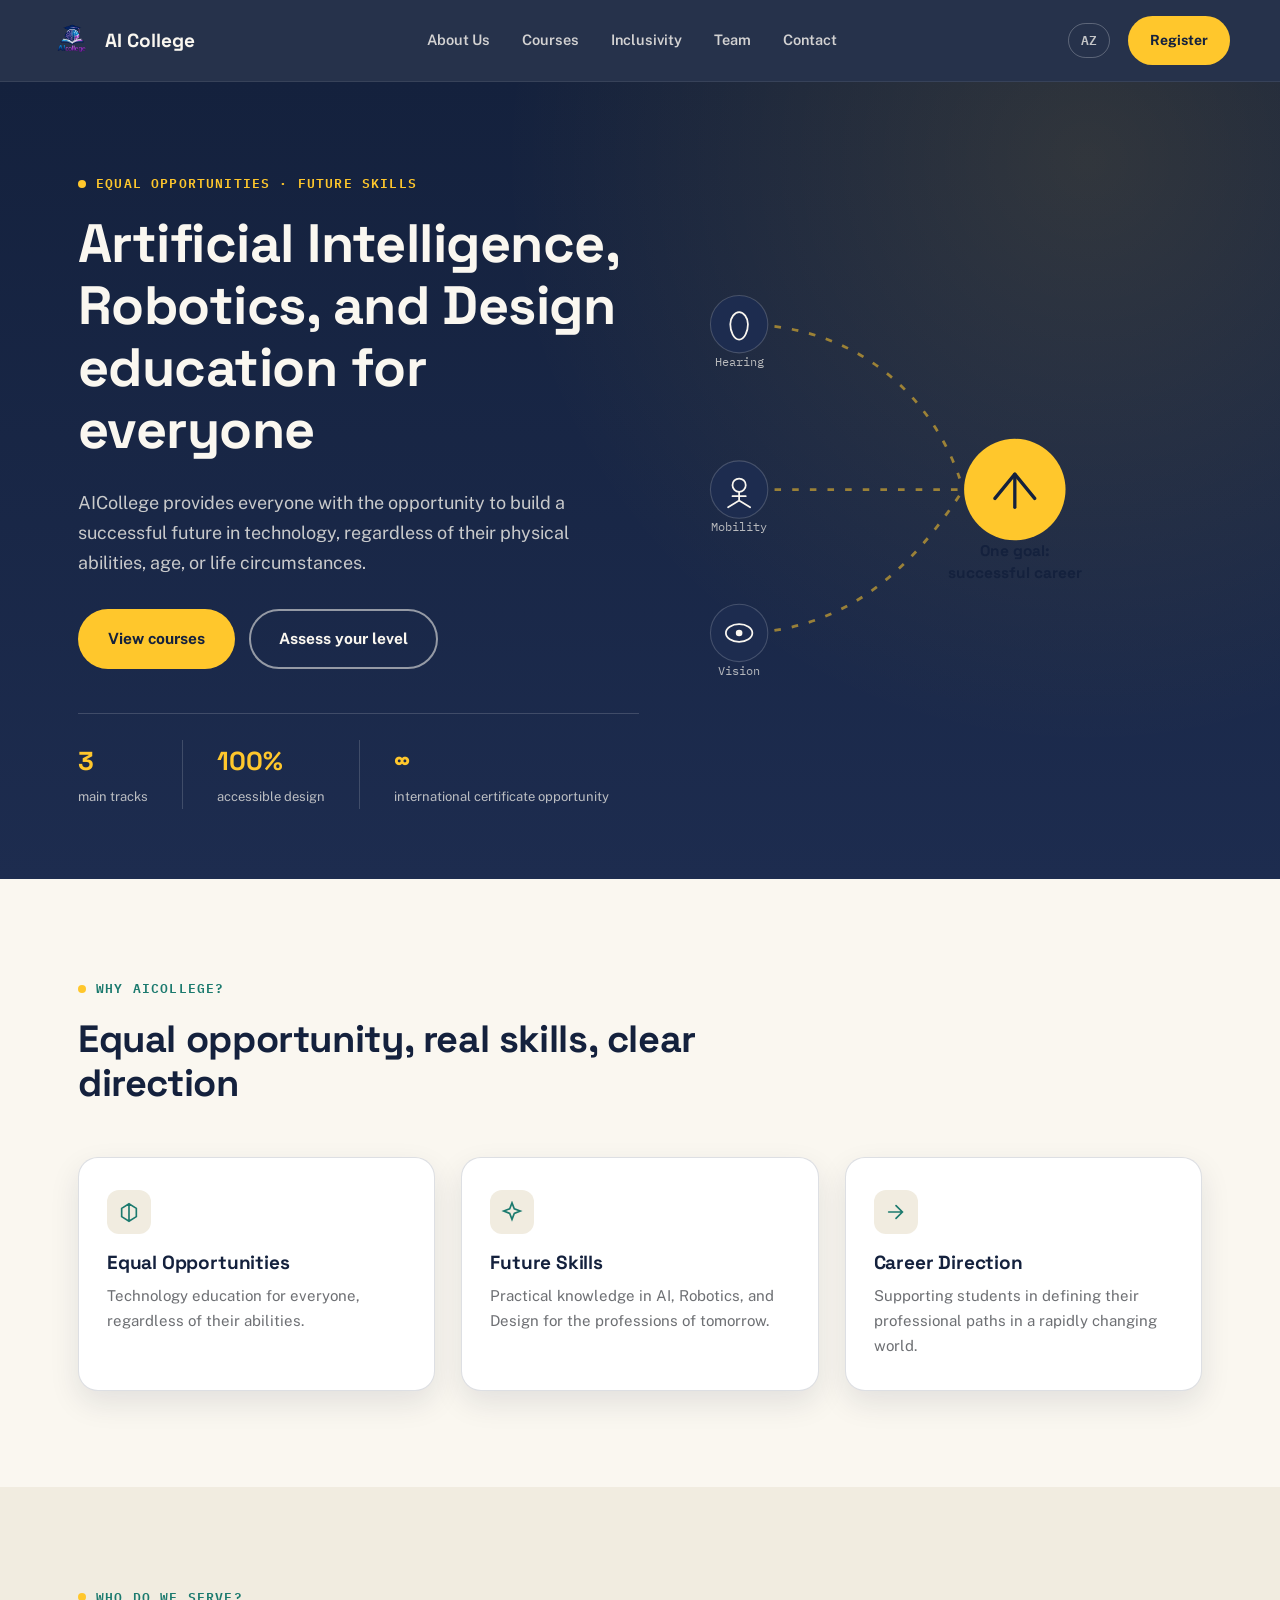
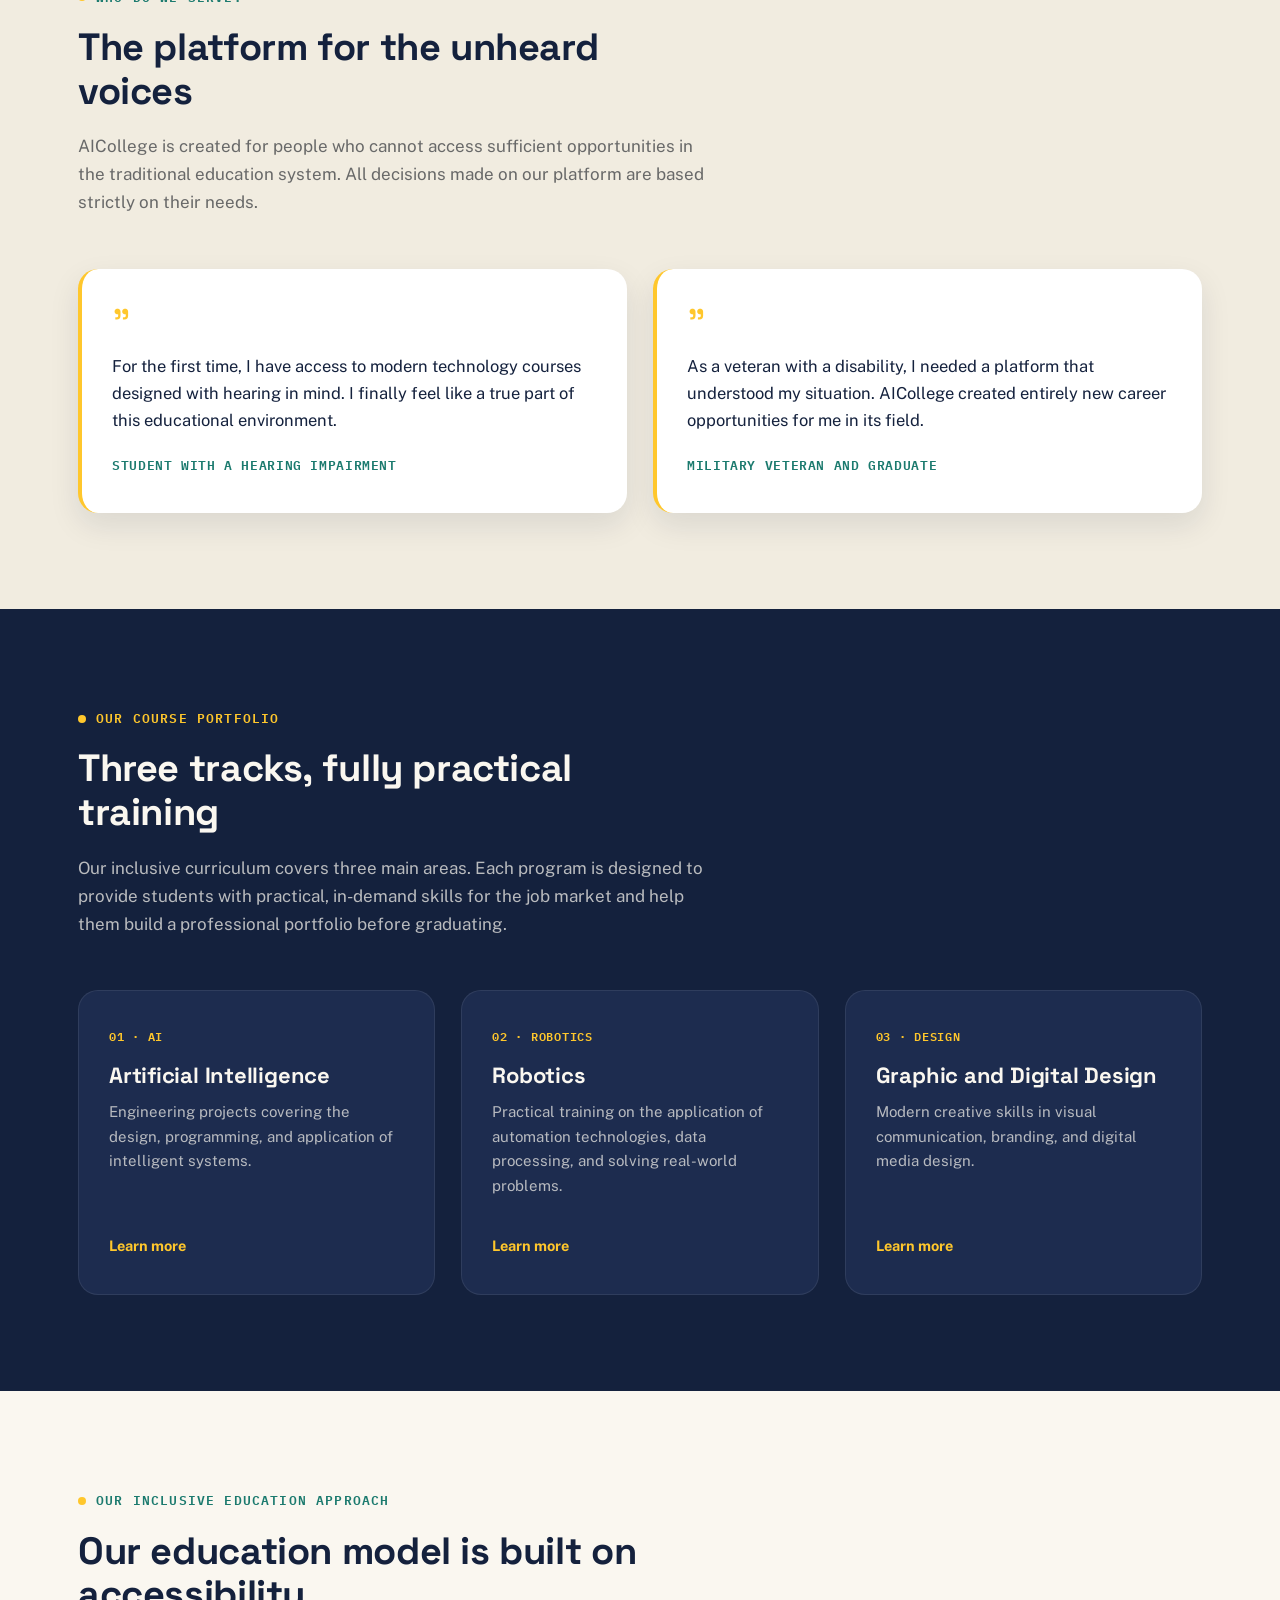
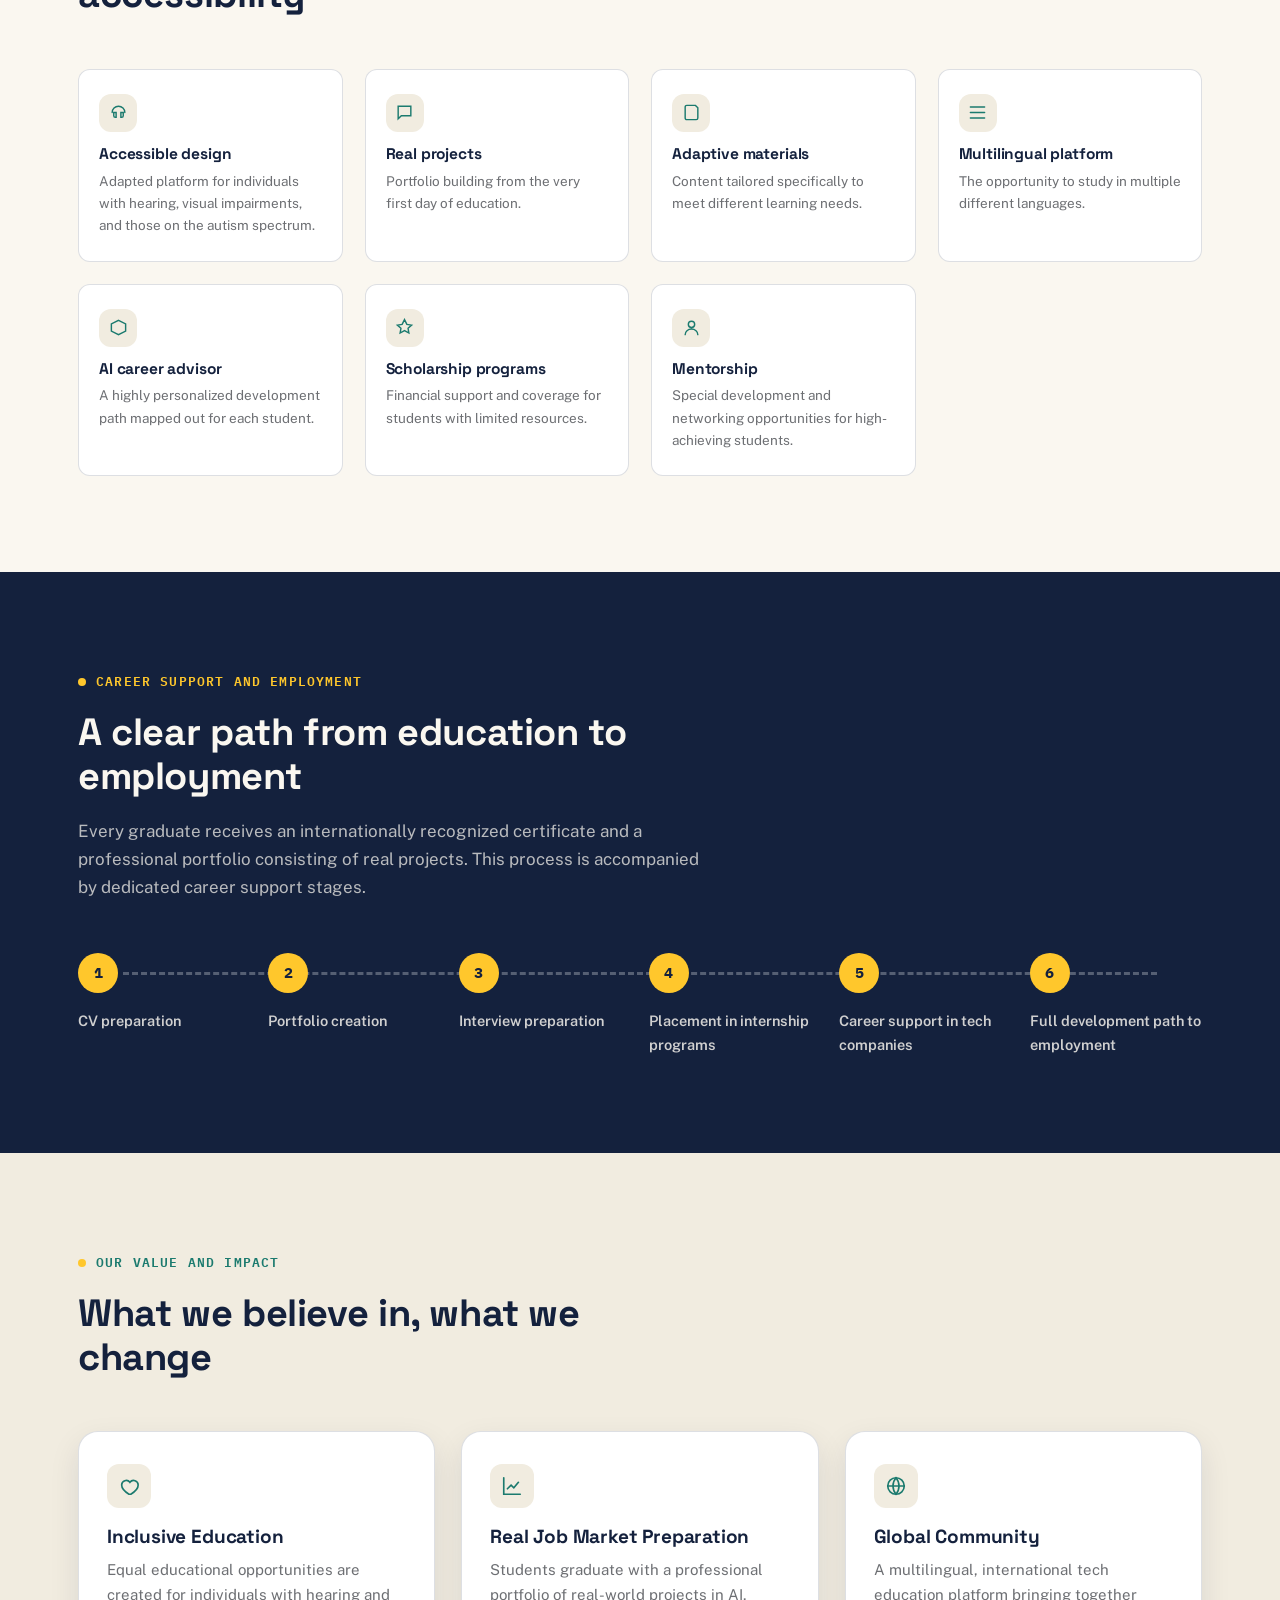
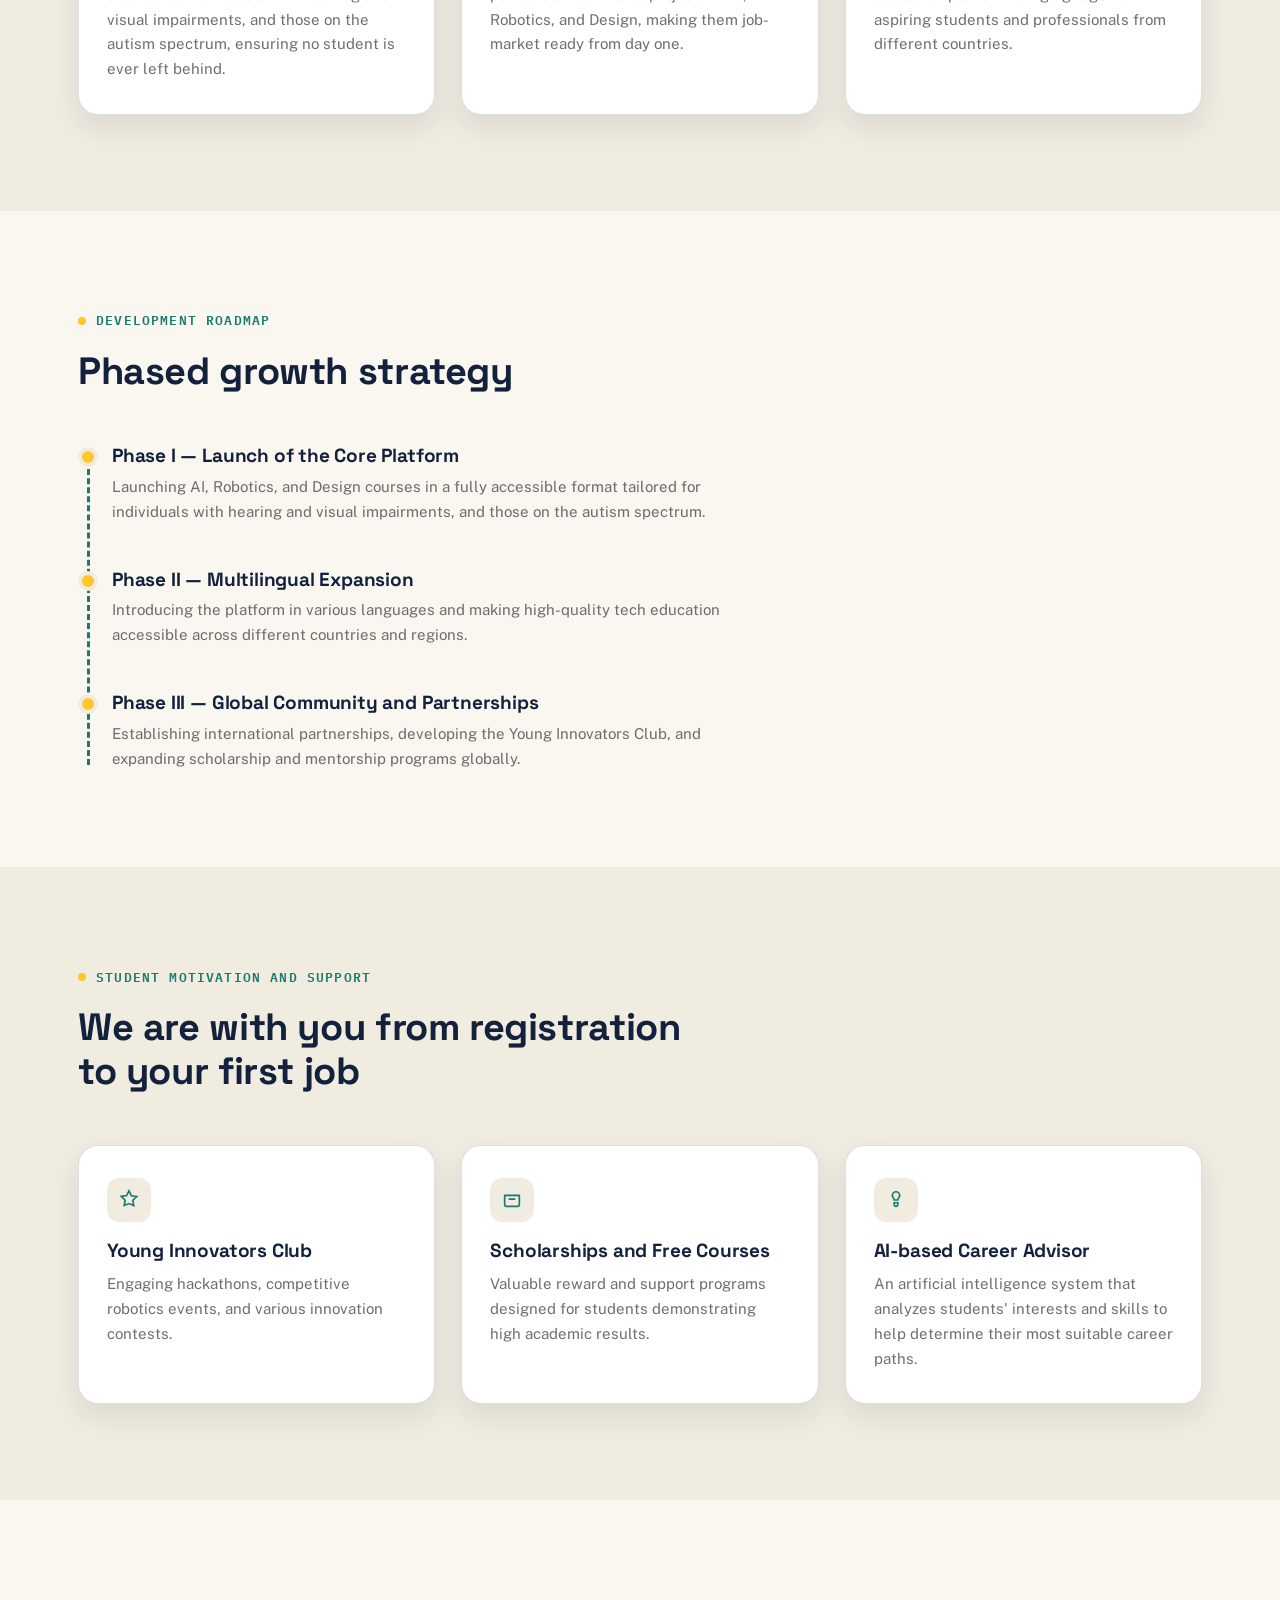
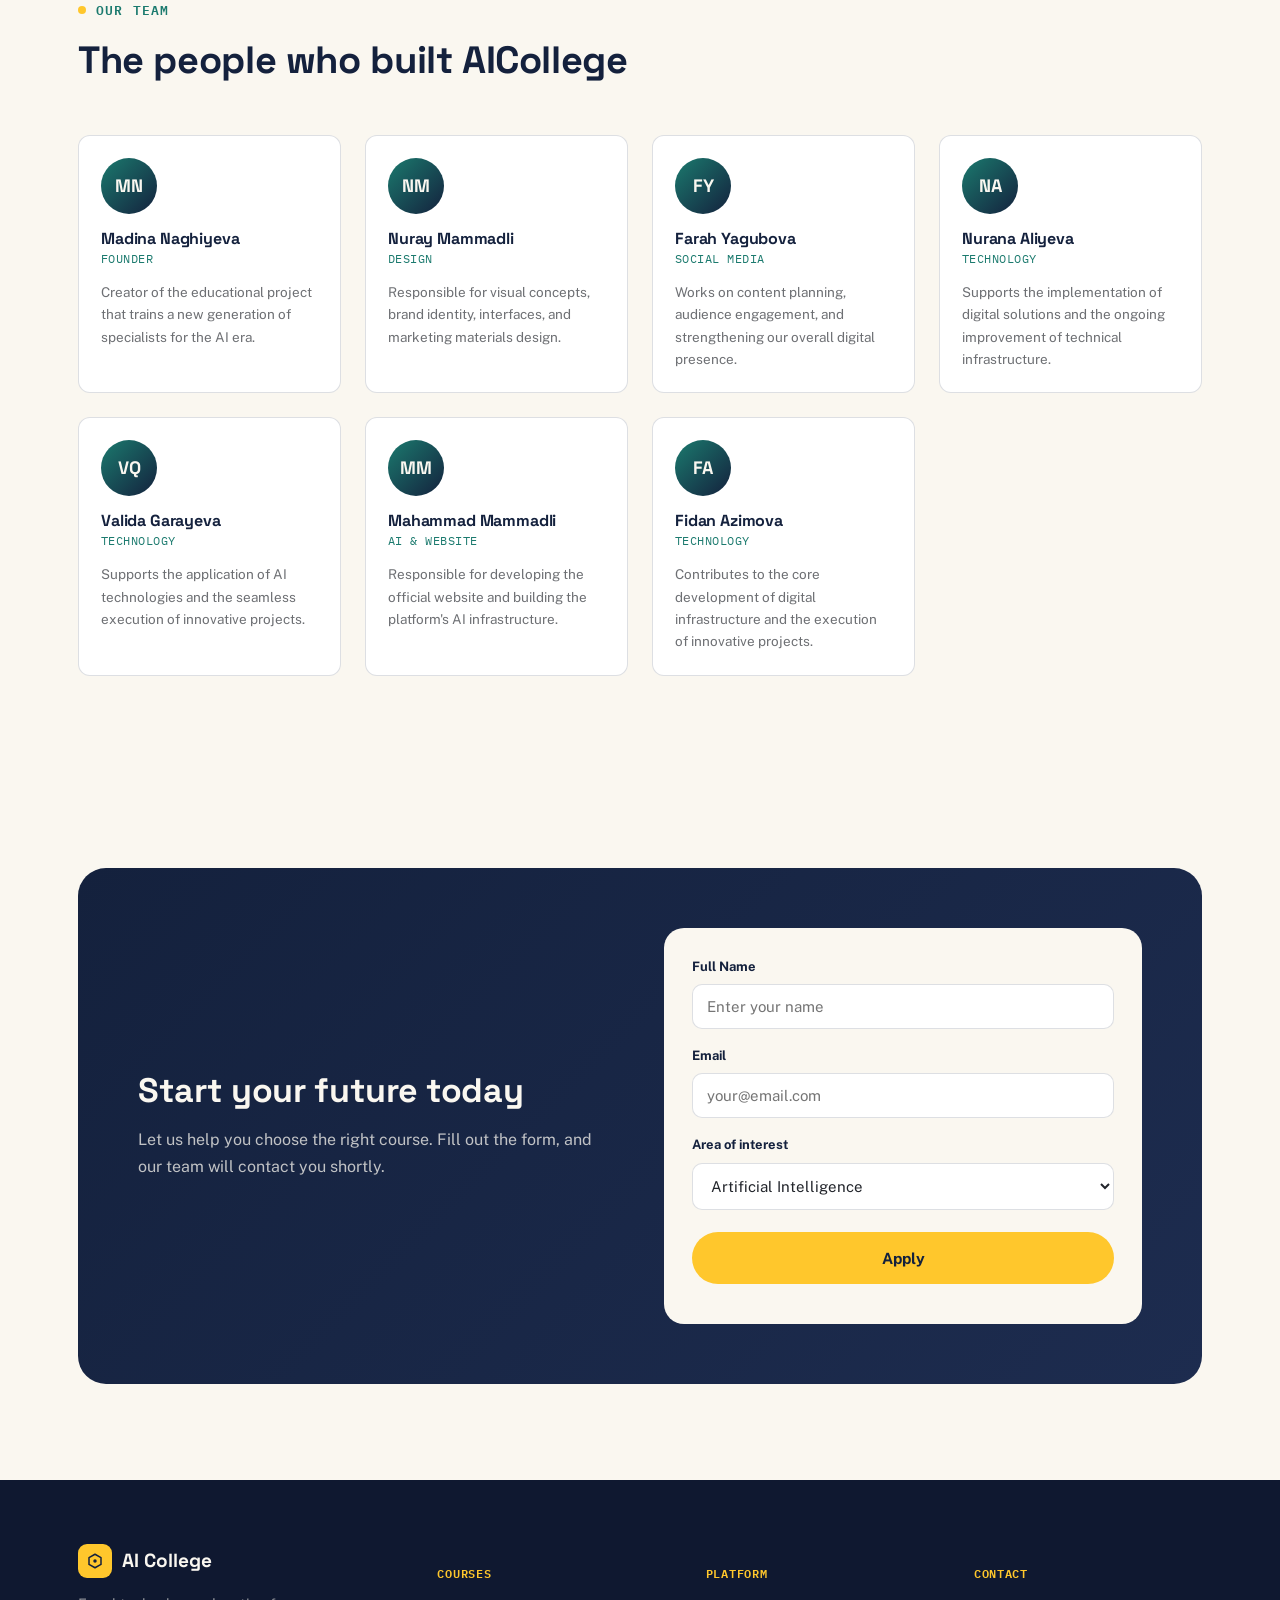
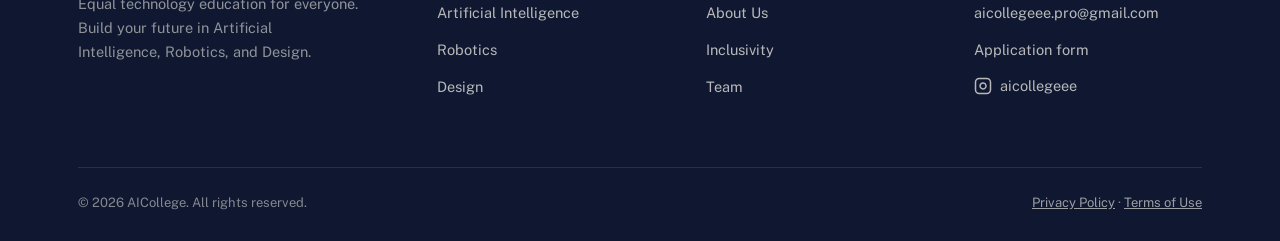
==== commit 9f82d699: "fixing logo" ====
--- a/index.html
+++ b/index.html
@@ -4,7 +4,7 @@
   <meta charset="UTF-8">
   <meta name="viewport" content="width=device-width, initial-scale=1.0">
   <title>AICollege — Technology education for everyone</title>
-  <link rel="icon" type="image/jpeg" href="logo.jpeg">
+  <link rel="icon" type="image/png" href="logo.png">
   <meta name="description" content="AICollege — An inclusive, accessible online education platform in the fields of Artificial Intelligence, Robotics, and Design.">
   <meta name="keywords" content="AICollege, aicollege, artificial intelligence, robotics, design, tech education, online education">
   <link rel="preconnect" href="https://fonts.googleapis.com">
@@ -20,7 +20,7 @@
 <header>
   <div class="wrap nav">
     <a href="#" class="logo">
-      <img src="logo.jpeg" alt="AI College Logo" class="site-logo-img">
+      <img src="logo.png" alt="AI College Logo" class="site-logo-img">
       AI College
     </a>
     <nav>
